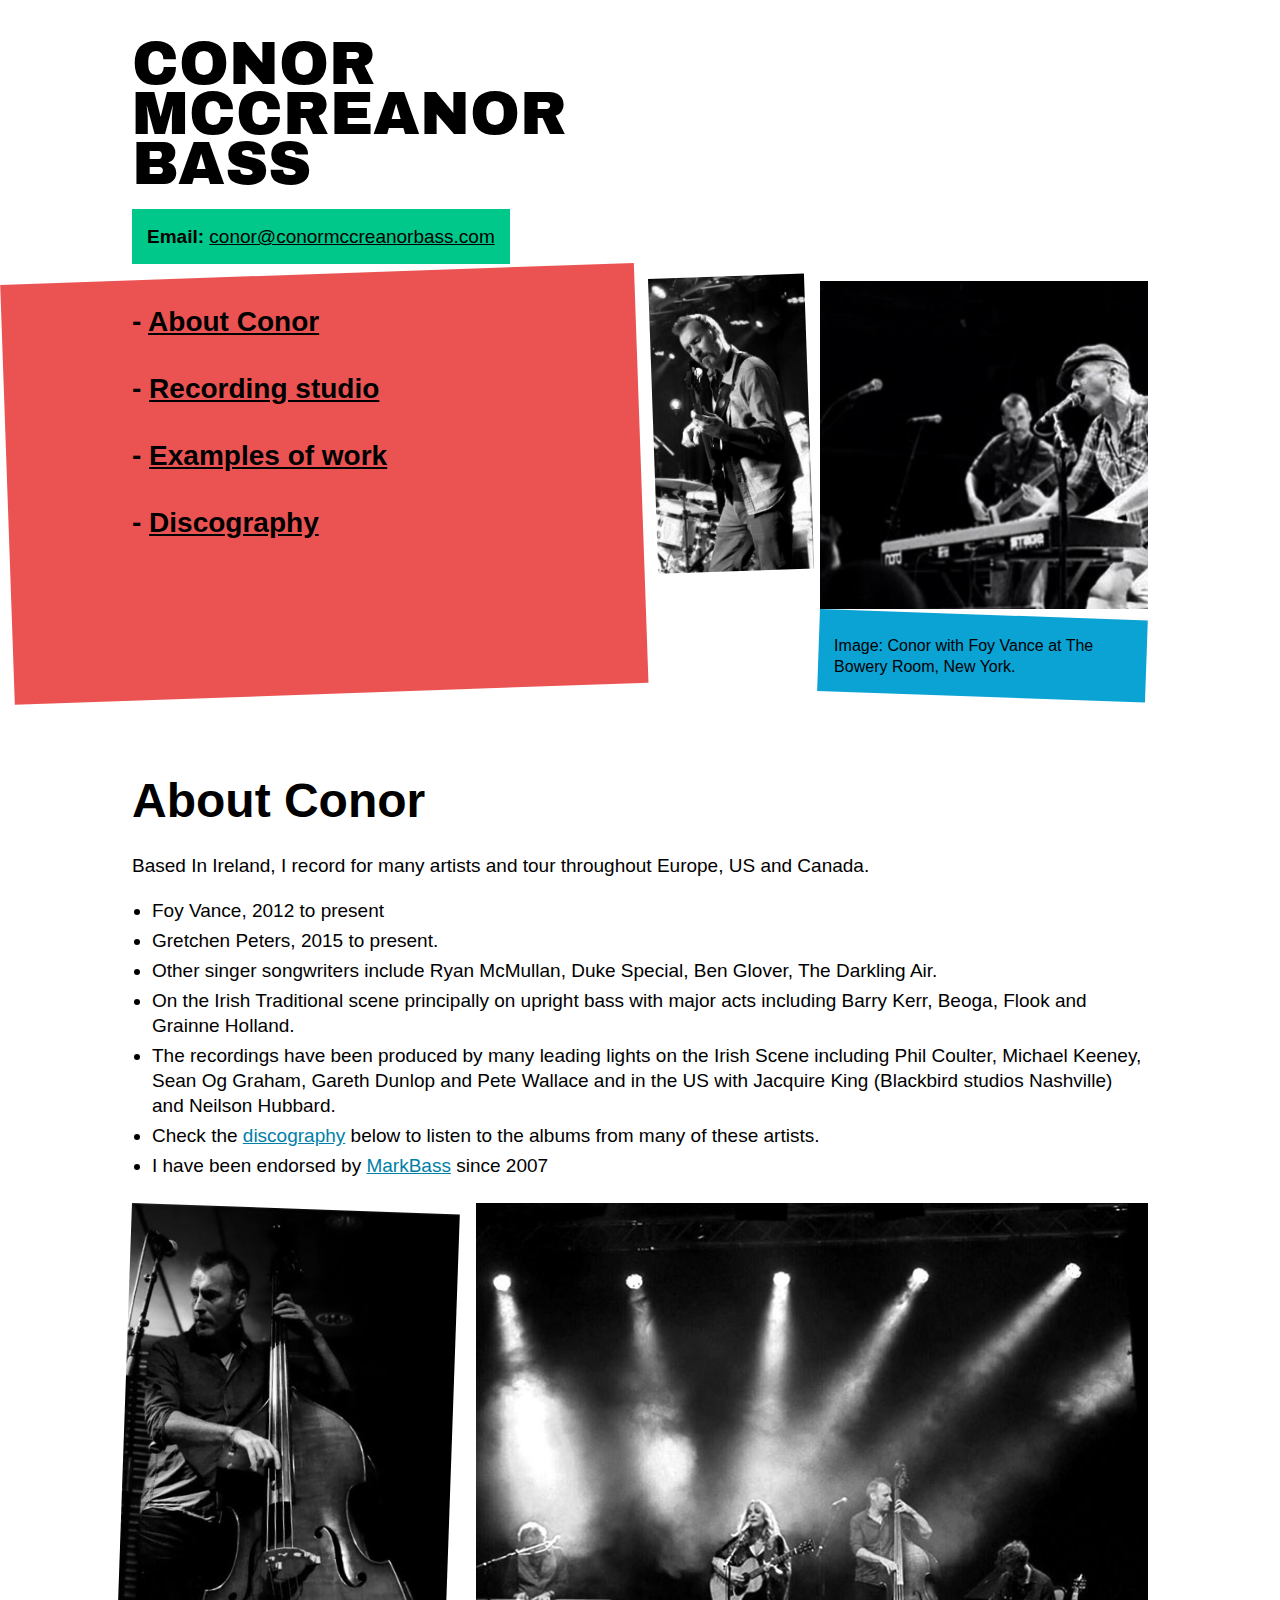
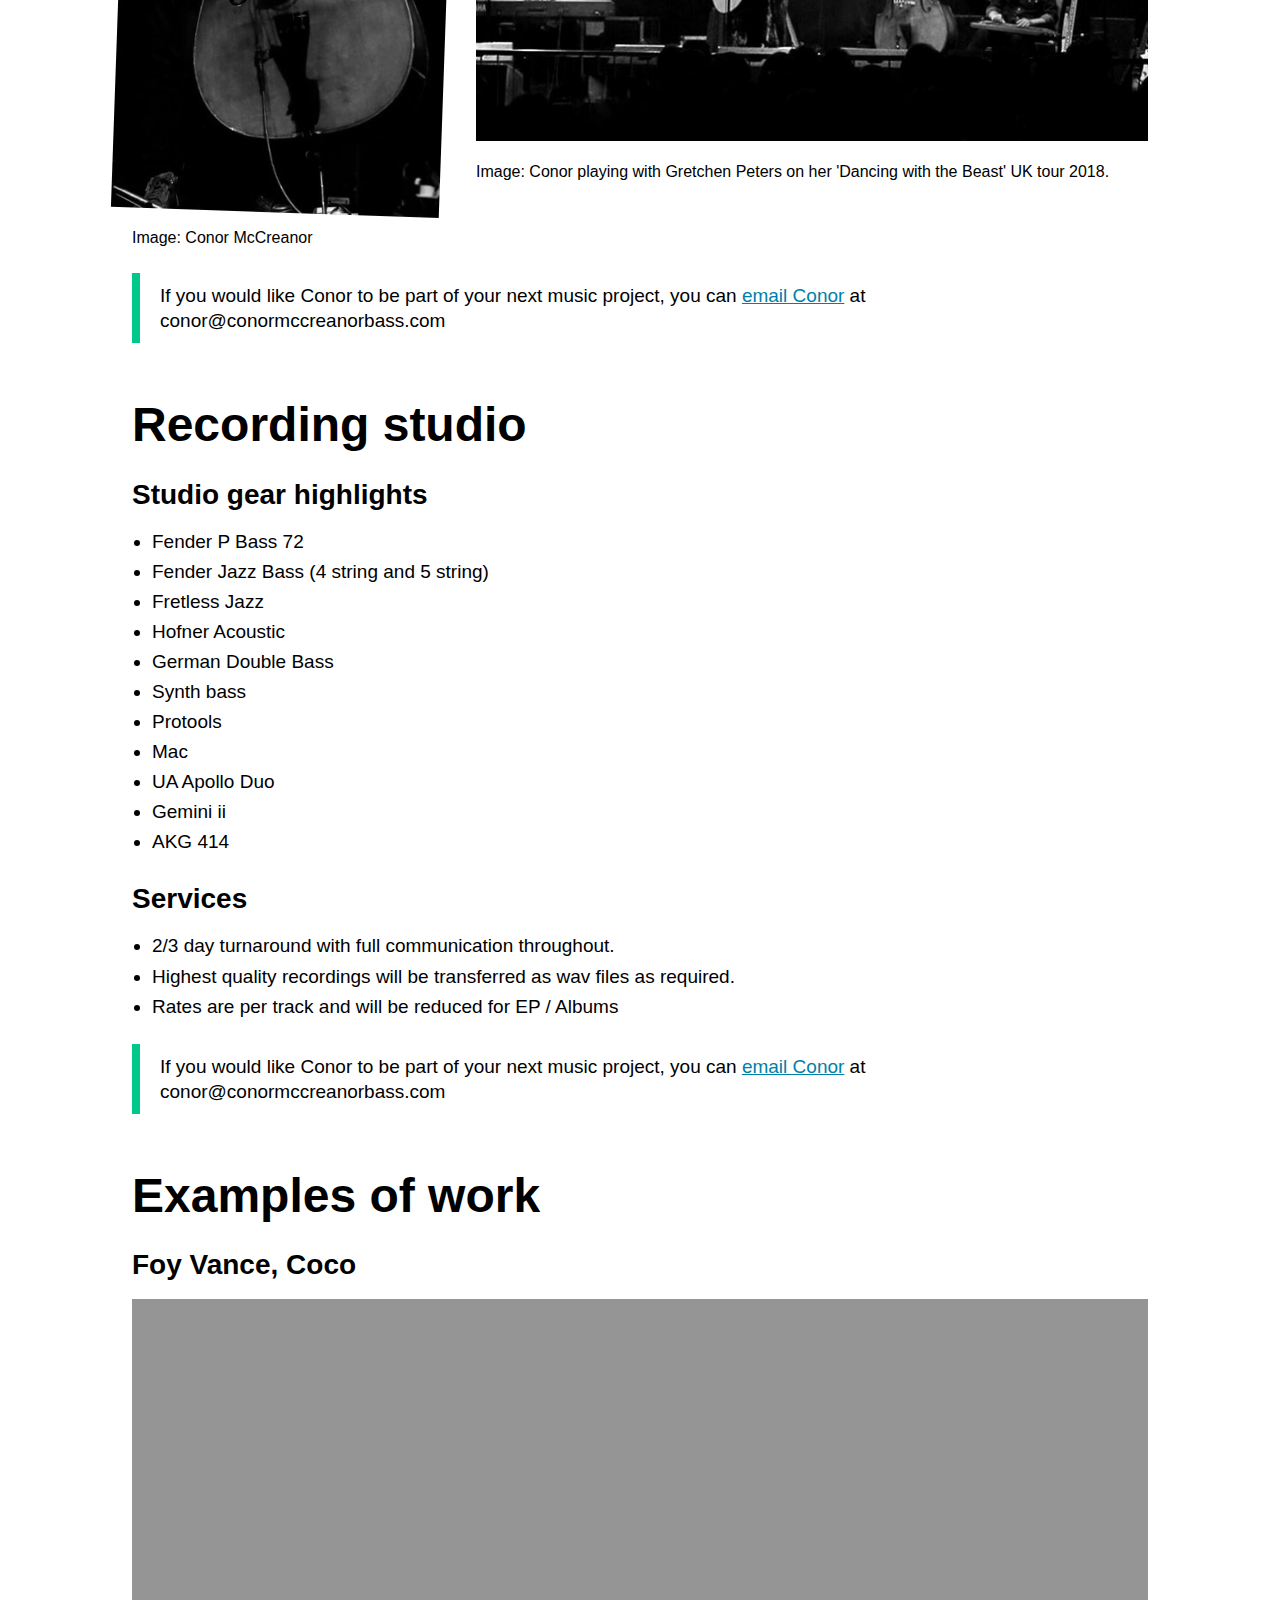
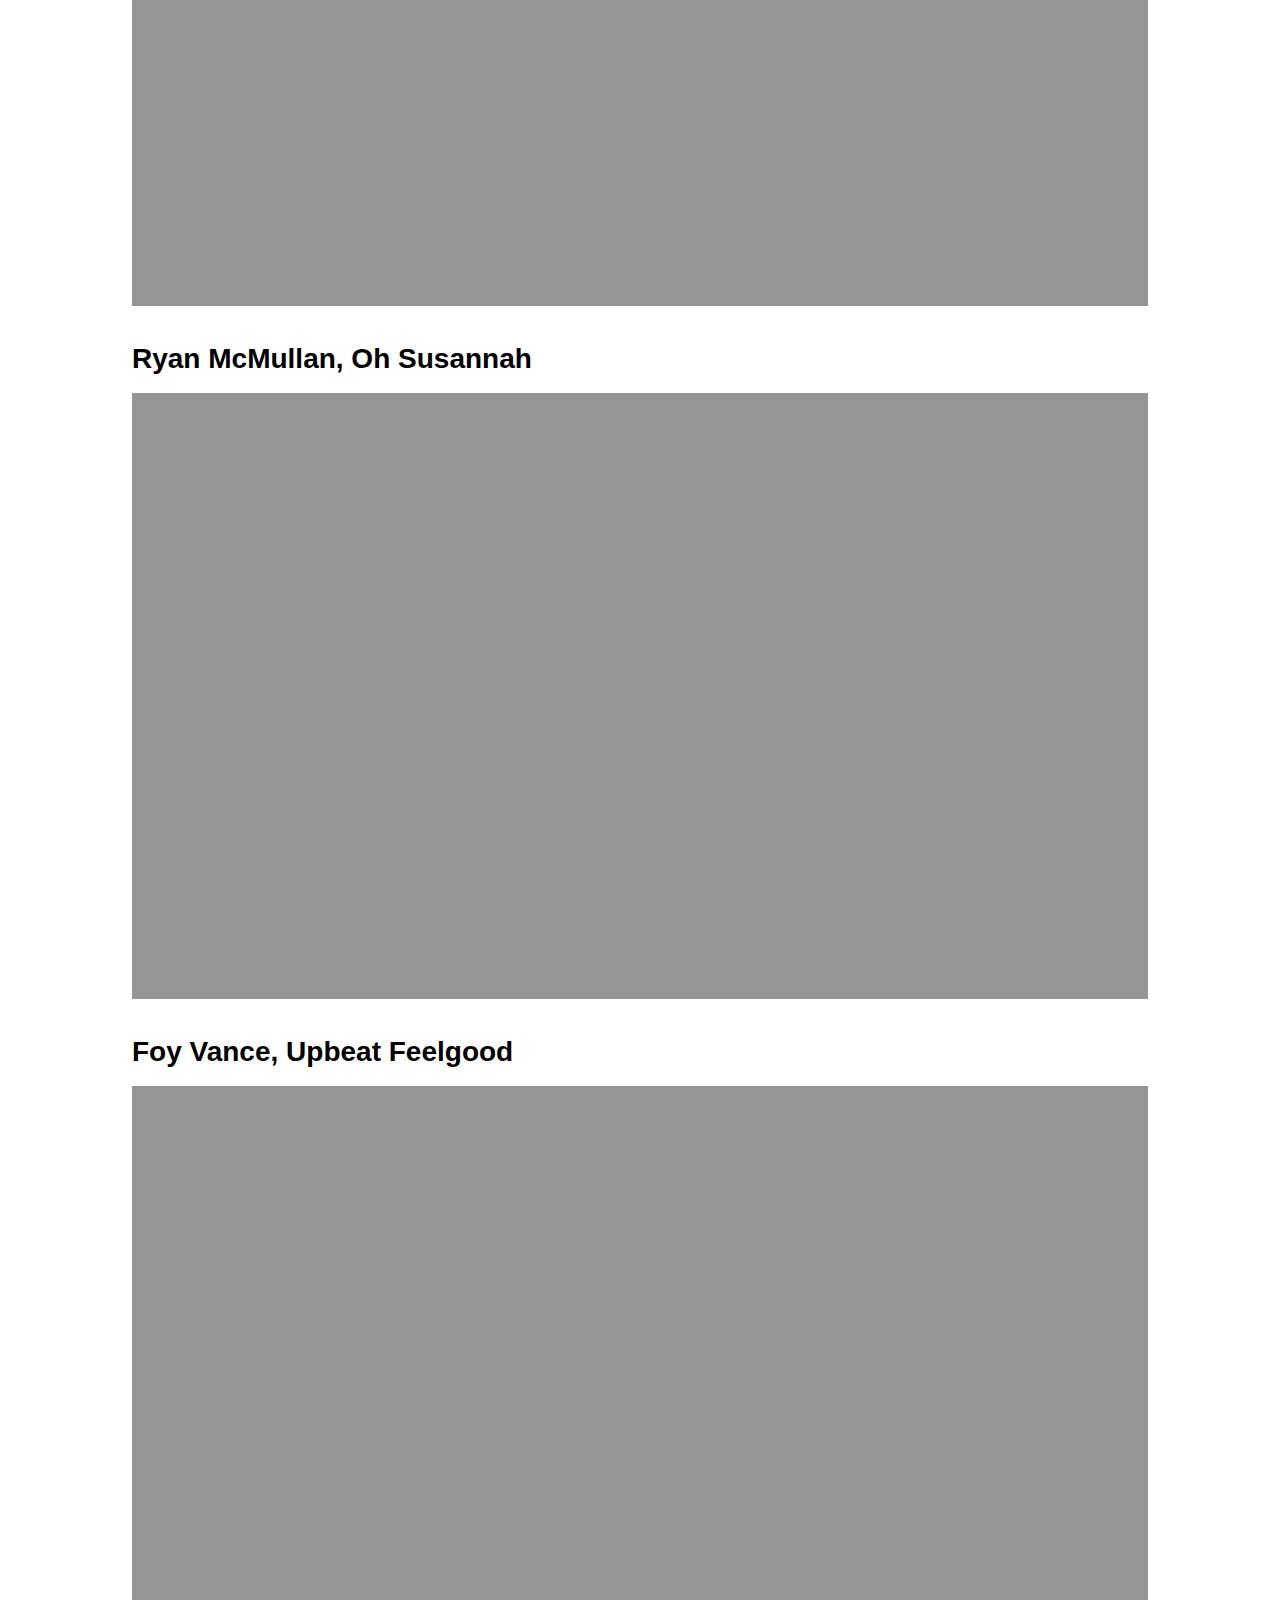
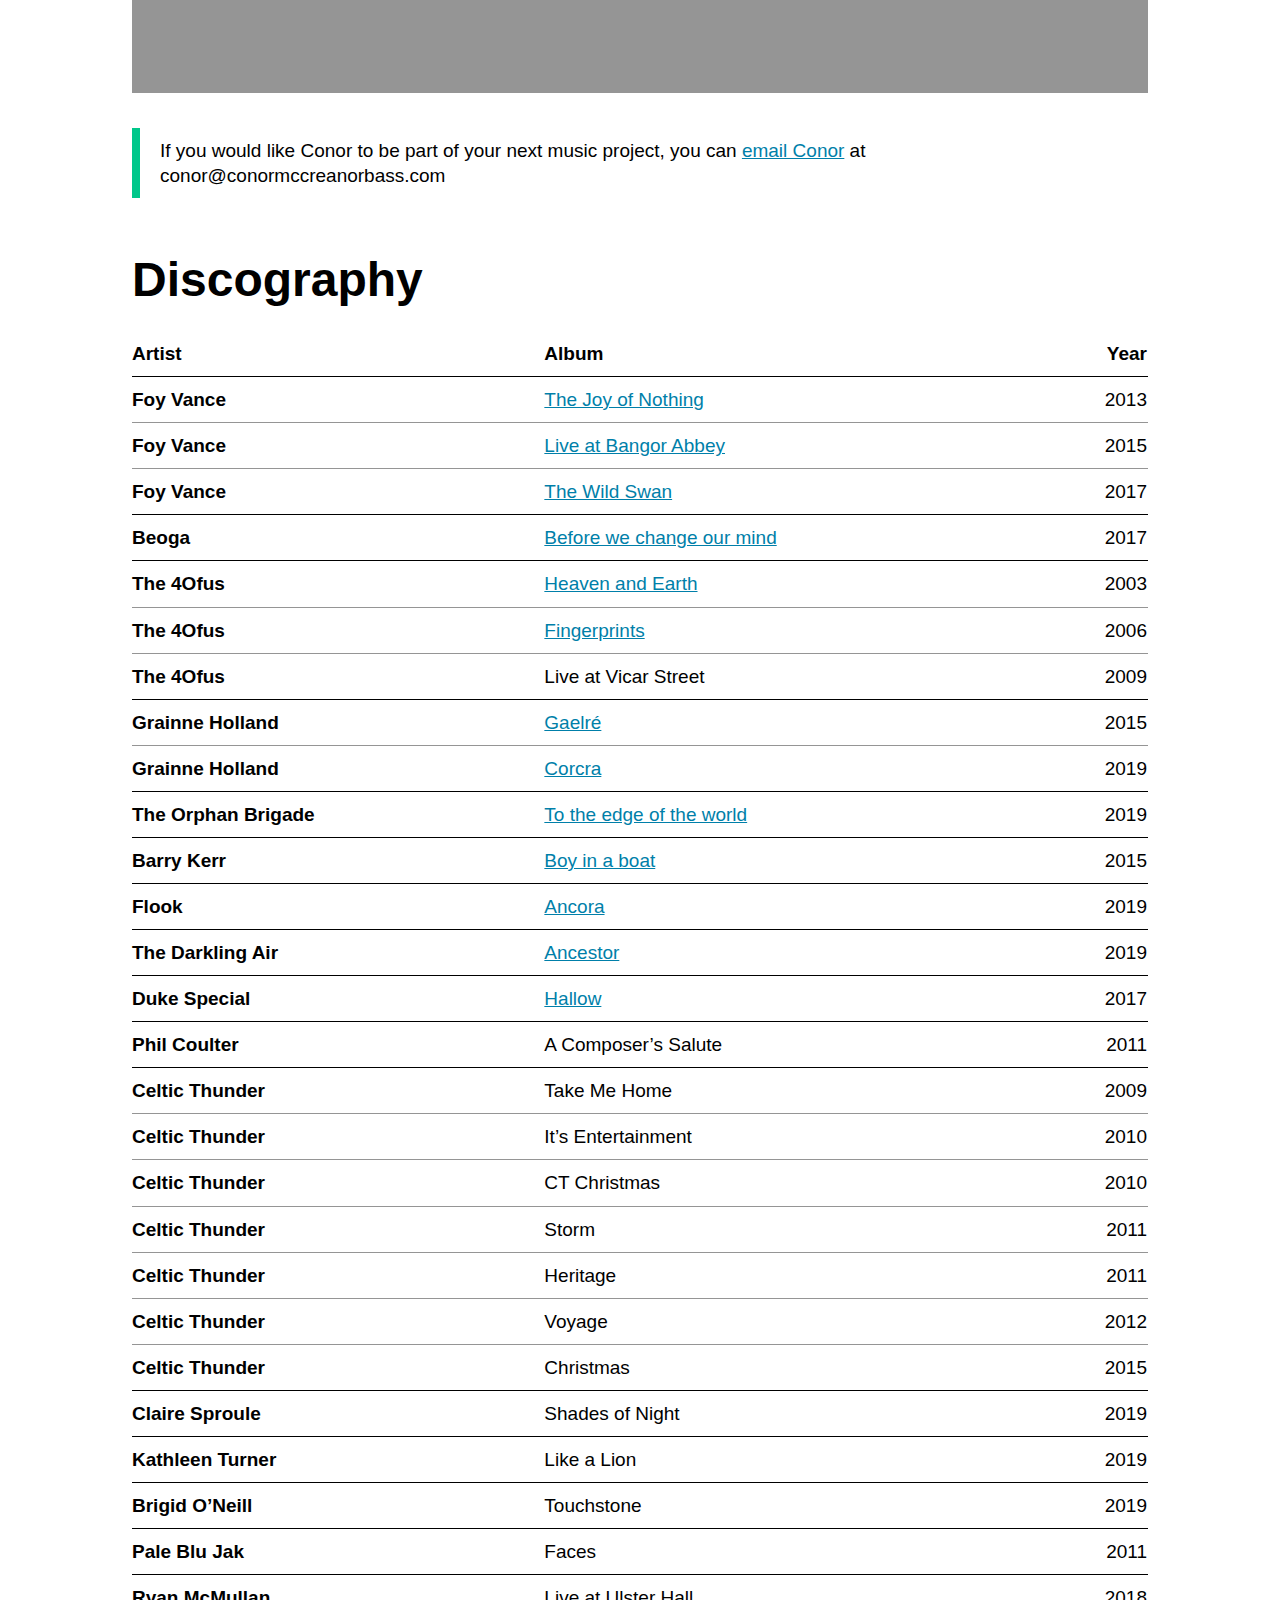
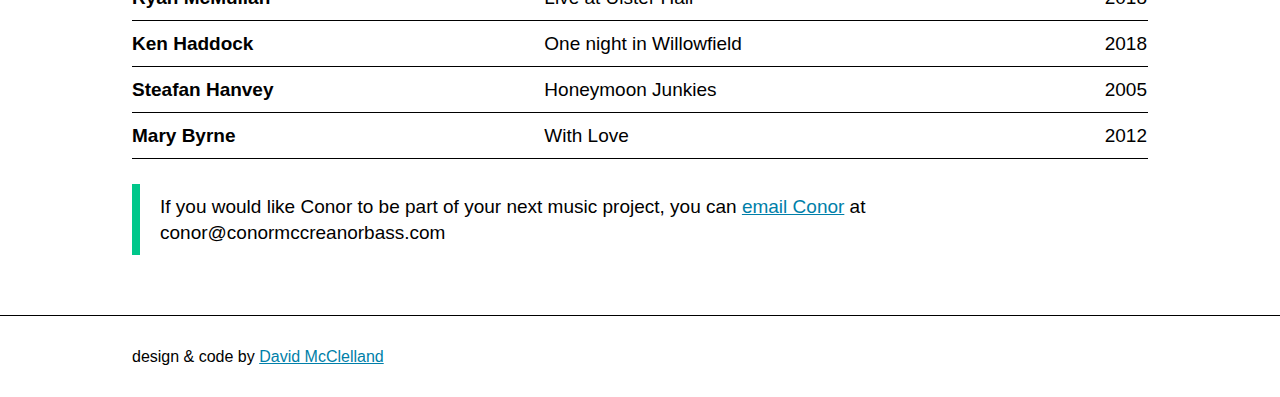
==== index.html @ f9f8bbbb "fix grid padding to 8px and add photo" ====
<!doctype html>

<html lang="en" class="base-html">

<head>
  <meta charset="utf-8">
  <meta name="viewport" content="width=device-width, initial-scale=1, viewport-fit=cover">
  <meta http-equiv="X-UA-Compatible" content="IE=edge">

  <title>Conor McCreanor Bass</title>

  <link rel="stylesheet" href="css/all.min.css">
</head>

<body class="base-bg--white">
  <script>
    document.body.className = ((document.body.className) ? document.body.className + ' js-enabled' : 'js-enabled');
  </script>

  <header role="banner">
    <div class="base-width-container">
      <div class="conor-header-logo">
        <h1>Conor<br>McCreanor<br>Bass</h1>
      </div>
      <div class="base-body-block base-bg--green base-bottom-margin--3">
        <p class="base-body base-bottom-margin--0"><span class="base-body-bold">Email:</span> <a class="base-link base-font--black" href="mailto:conor@conormccreanorbass.com">conor@conormccreanorbass.com</a></p>
      </div>
    </div>

    <div class="conor-nav-container base-bottom-margin--6">

      <div class="base-width-container">
        <div class="base-grid-row">
          <div class="base-grid-column--one-half conor-nav">
            <nav role="navigation" aria-label="main navigation">
              <ul class="conor-navlist">
                <li class="conor-navitem"><a class="conor-navlink" href="#about-conor">About Conor</a></li>
                <li class="conor-navitem"><a class="conor-navlink" href="#studio">Recording studio</a></li>
                <li class="conor-navitem"><a class="conor-navlink" href="#examples">Examples of work</a></li>
                <li class="conor-navitem"><a class="conor-navlink" href="#discography">Discography</a></li>
              </ul>
            </nav>

          </div>

          <div class="base-grid-column--one-sixth conor-hide--small">
            <img class="base-image conor-rotate--minus2 base-top-margin--1 base-bottom-margin--0"
              src="./assets/conor-bass-alone_crop.jpg" alt="" aria-describedby="image-caption01">
          </div>
          <div class="base-grid-column--two-sixths">
            <img class="base-image base-top-margin--2 base-bottom-margin--0" src="./assets/conor-bass-foy_crop.jpg" alt=""
              aria-describedby="image-caption01">
              <div class=" conor-rotate--plus2 base-body-block base-bg--cyan">
            <p id="image-caption01" class="base-body-small conor-rotate--minus2 base-top-margin--3 base-bottom-margin--0">
              Image: Conor with Foy Vance at The Bowery Room, New York.
            </p>
          </div>
          </div>

        </div>
      </div>
    </div>
  </header>
  <main>
    <div class="base-main-wrapper">



      
      <div class="base-width-container">


        <h2 id="about-conor" class="base-heading-h1">About Conor</h2>
        <p class="base-body">Based In Ireland, I record for many artists and tour throughout Europe, US and Canada. 
        </p>
        <ul class="base-list base-list--bullet base-bottom-margin--6">
          <li>Foy Vance, 2012 to present</li>
          <li>Gretchen Peters, 2015 to present.</li>
          <li>Other singer songwriters include Ryan McMullan, Duke Special, Ben Glover, The Darkling Air.</li> 
          <li>On the Irish Traditional scene principally on upright bass with major acts including Barry Kerr, Beoga, Flook and Grainne Holland.</li>
          <li>The recordings have been produced by many leading lights on the Irish Scene including Phil Coulter, Michael Keeney, Sean Og Graham, Gareth Dunlop and Pete Wallace and in the US with Jacquire King (Blackbird studios Nashville) and Neilson Hubbard.</li> 
          <li>Check the <a href="#discography" class="base-link">discography</a> below to listen to the albums from many of these artists.</li> 
          <li>I have been endorsed by <a href="http://www.markbass.it/artists/more-artists/" class="base-link">MarkBass</a> since 2007</li> 
        </ul>
      <div class="base-grid-row">
        <div class="base-grid-column--one-third">
          <img class="base-image conor-rotate--plus2" alt="" src="assets/conor-bass-alone2.jpg" aria-describedby="image-caption02">
          <p id="image-caption02" class="base-body-small base-bottom-margin--6">
            Image: Conor McCreanor
          </p>
        </div>
        <div class="base-grid-column--two-thirds">
          <img class="base-image" alt="" src="assets/conor-bass-GretchenPeters-1.jpg" aria-describedby="image-caption03">
          <p id="image-caption03" class="base-body-small base-bottom-margin--6">
            Image: Conor playing with Gretchen Peters on her 'Dancing with the Beast' UK tour 2018.
          </p>
        </div>
      </div>

       
       
        <div class="base-inset-text base-border--green base-bottom-margin--10">
          <p class="base-body">If you would like Conor to be part of your next music project, you can <a href="mailto:conor@conormccreanorbass.com" class="base-link">email Conor</a> at conor@conormccreanorbass.com</p>

        </div>
        <h2 id="studio" class="base-heading-h1">Recording studio</h2>
        <h3 class="base-heading-h3">Studio gear highlights</h3>
        <ul class="base-list base-list--bullet">
          <li>Fender P Bass 72</li>
          <li>Fender Jazz Bass (4 string and 5 string)</li>
          <li>Fretless Jazz</li> 
          <li>Hofner Acoustic</li> 
          <li>German Double Bass</li> 
          <li>Synth bass</li>
          <li>Protools</li>
          <li>Mac</li>
          <li>UA Apollo Duo</li>
          <li>Gemini ii</li>
          <li>AKG 414</li>
        </ul>
        <h3 class="base-heading-h3">Services</h3>
        <ul class="base-list base-list--bullet base-bottom-margin--6">
          <li>2/3 day turnaround with full communication throughout.</li>
          <li>Highest quality recordings will be transferred as wav files as required.</li>
          <li>Rates are per track and will be reduced for EP / Albums</li> 
        </ul>
        <div class="base-inset-text base-border--green base-bottom-margin--10">
          <p class="base-body">If you would like Conor to be part of your next music project, you can <a href="mailto:conor@conormccreanorbass.com" class="base-link">email Conor</a> at conor@conormccreanorbass.com</p>

        </div>

        <h2 id="examples" class="base-heading-h1">Examples of work</h2>
        <h3 class="base-heading-h3">Foy Vance, Coco</h3>
        <div class="base-video-container base-bg--gray base-bottom-margin--8">
          <iframe title="Foy Vance, Coco (video)" width="680" height="382" src="https://www.youtube.com/embed/Il1CIIdtOAE" frameborder="0" allow="accelerometer; autoplay; clipboard-write; encrypted-media; gyroscope; picture-in-picture" allowfullscreen></iframe>
        </div>
        <h3 class="base-heading-h3">Ryan McMullan, Oh Susannah</h3>
        <div class="base-video-container base-bg--gray base-bottom-margin--8" >
          <iframe title="Ryan McMullan, Oh Susannah (video)" width="680" height="382" src="https://www.youtube.com/embed/B4C-eMSdSPA" frameborder="0" allow="accelerometer; autoplay; clipboard-write; encrypted-media; gyroscope; picture-in-picture" allowfullscreen></iframe>
        </div>
        <h3 class="base-heading-h3">Foy Vance, Upbeat Feelgood</h3>
        <div class="base-video-container base-bg--gray base-bottom-margin--8" >
          <iframe width="1280" height="868" src="https://www.youtube.com/embed/RkCT1qdGOys" frameborder="0" allow="accelerometer; autoplay; clipboard-write; encrypted-media; gyroscope; picture-in-picture" allowfullscreen></iframe>
        </div>
        <div class="base-inset-text base-border--green base-bottom-margin--10">
          <p class="base-body">If you would like Conor to be part of your next music project, you can <a href="mailto:conor@conormccreanorbass.com" class="base-link">email Conor</a> at conor@conormccreanorbass.com</p>

        </div>
       
        <div class="base-grid-row">
          <div class="base-grid-column--full">


            <table class="base-table">
              <caption id="table-caption--names" class="base-table__caption">
                <h2  id="discography" class="base-heading-h1">Discography</h2>
              </caption>
              <thead class="base-table__head">
                <tr class="base-table__row">
                  <th scope="col" class="base-table__header">Artist</th>
                  <th scope="col" class="base-table__header">Album</th>
                  <th scope="col" class="base-table__header--numeric">Year</th>
                </tr>
              </thead>
              <tbody class="base-table__body">
                <tr class="base-table__row base-border--gray">
                  <th scope="row" class="base-table__header">Foy Vance</th>
                  <td class="base-table__cell"><a href="https://www.youtube.com/playlist?list=OLAK5uy_no6kqmok8_hXm_99WXKgZUHw2cgV3H6PQ" class="base-link"><span class="base-visually-hidden">Listen to album '</span>The Joy of Nothing<span class="base-visually-hidden">' on You Tube</span></a></td>
                  <td class="base-table__cell--numeric">2013</td>
                </tr>
                <tr class="base-table__row base-border--gray">
                  <th scope="row" class="base-table__header">Foy Vance</th>
                  <td class="base-table__cell"><a href="https://www.youtube.com/playlist?list=OLAK5uy_lfXFlUK2fJOuK4Mv9uXOWrNSqaeJAOlag" class="base-link"><span class="base-visually-hidden">Listen to album '</span>Live at Bangor Abbey<span class="base-visually-hidden">' on You Tube</span></a></td>
                  <td class="base-table__cell--numeric">2015</td>
                </tr>
                <tr class="base-table__row">
                  <th scope="row" class="base-table__header">Foy Vance</th>
                  <td class="base-table__cell"><a href="https://www.youtube.com/playlist?list=OLAK5uy_nZUrjv-tTvYChg4i2ZVUrjKkBCTmT4z7U" class="base-link"><span class="base-visually-hidden">Listen to album '</span>The Wild Swan<span class="base-visually-hidden">' on You Tube</span></a></td>
                  <td class="base-table__cell--numeric">2017</td>
                </tr>
                <tr class="base-table__row">
                  <th scope="row" class="base-table__header">Beoga</th>
                  <td class="base-table__cell"><a href="https://www.youtube.com/playlist?list=OLAK5uy_l_yizig2xnK-xtmgeHiJ3w_nl0GagEmCw" class="base-link"><span class="base-visually-hidden">Listen to album '</span>Before we change our mind<span class="base-visually-hidden">' on You Tube</span></a></td>
                  <td class="base-table__cell--numeric">2017</td>
                </tr>
                <tr class="base-table__row base-border--gray">
                  <th scope="row" class="base-table__header">The 4Ofus</th>
                  <td class="base-table__cell"><a href="https://www.youtube.com/watch?v=IK1Cvq9Eydg" class="base-link"><span class="base-visually-hidden">Listen to album '</span>Heaven and Earth<span class="base-visually-hidden">' on You Tube</span></a></td>
                  <td class="base-table__cell--numeric">2003</td>
                </tr>
                <tr class="base-table__row base-border--gray">
                  <th scope="row" class="base-table__header">The 4Ofus</th>
                  <td class="base-table__cell"><a href="https://www.youtube.com/watch?v=jKb-wy0kd5U" class="base-link"><span class="base-visually-hidden">Listen to album '</span>Fingerprints<span class="base-visually-hidden">' on You Tube</span></a></td>
                  <td class="base-table__cell--numeric">2006</td>
                </tr>
                <tr class="base-table__row">
                  <th scope="row" class="base-table__header">The 4Ofus</th>
                  <td class="base-table__cell">Live at Vicar Street</td>
                  <td class="base-table__cell--numeric">2009</td>
                </tr>
                <tr class="base-table__row base-border--gray">
                  <th scope="row" class="base-table__header" lang="ga">Grainne Holland</th>
                  <td class="base-table__cell"><a href="https://www.youtube.com/playlist?list=OLAK5uy_kaKNcYFI_FpkfKBExHk738Iyh4V4KlHJ8" class="base-link"><span class="base-visually-hidden">Listen to album '</span><span lang="ga">Gaelré</span><span class="base-visually-hidden">' on You Tube</span></a></td>
                  <td class="base-table__cell--numeric">2015</td>
                </tr>
                <tr class="base-table__row">
                  <th scope="row" class="base-table__header" lang="ga">Grainne Holland</th>
                  <td class="base-table__cell"><a href="https://www.youtube.com/playlist?list=OLAK5uy_ng17Hkae3J0MLAoELBPONeP9svZhbzAgA" lang="ga" class="base-link"><span class="base-visually-hidden">Listen to album '</span><span lang="ga">Corcra</span><span class="base-visually-hidden">' on You Tube</span></a></td>
                  <td class="base-table__cell--numeric">2019</td>
                </tr>
                <tr class="base-table__row">
                  <th scope="row" class="base-table__header">The Orphan Brigade</th>
                  <td class="base-table__cell"><a href="https://www.youtube.com/playlist?list=OLAK5uy_mMI8-x3_qhf5vit9uQNbg7Mjy2em-B12Y" class="base-link"><span class="base-visually-hidden">Listen to album '</span>To the edge of the world<span class="base-visually-hidden">' on You Tube</span></a></td>
                  <td class="base-table__cell--numeric">2019</td>
                </tr>
                <tr class="base-table__row">
                  <th scope="row" class="base-table__header">Barry Kerr</th>
                  <td class="base-table__cell"><a href="https://www.youtube.com/watch?v=X9S2I3szs0E&list=PLe23tsolmkvX9WCB1KgCFwaMa8gH3evot&index=13" class="base-link"><span class="base-visually-hidden">Listen to album '</span>Boy in a boat<span class="base-visually-hidden">' on You Tube</span></a></td>
                  <td class="base-table__cell--numeric">2015</td>
                </tr>
                <tr class="base-table__row">
                  <th scope="row" class="base-table__header">Flook</th>
                  <td class="base-table__cell"><a href="https://www.youtube.com/watch?v=joCWugUIK3E" class="base-link"><span class="base-visually-hidden">Listen to album '</span>Ancora<span class="base-visually-hidden">' on You Tube</span></a></td>
                  <td class="base-table__cell--numeric">2019</td>
                </tr>
                <tr class="base-table__row">
                  <th scope="row" class="base-table__header">The Darkling Air</th>
                  <td class="base-table__cell"><a href="https://www.youtube.com/watch?v=LMDadh0-nTA" class="base-link"><span class="base-visually-hidden">Listen to album '</span>Ancestor<span class="base-visually-hidden">' on You Tube</span></a></td>
                  <td class="base-table__cell--numeric">2019</td>
                </tr>
                <tr class="base-table__row">
                  <th scope="row" class="base-table__header">Duke Special</th>
                  <td class="base-table__cell"><a href="https://www.youtube.com/watch?v=4NM1-IXH-wo&list=OLAK5uy_kAqLM_7DUZLdwk3t-ObiBZ7U03hVmgPDE&index=3" class="base-link"><span class="base-visually-hidden">Listen to album '</span>Hallow<span class="base-visually-hidden">' on You Tube</span></a></td>
                  <td class="base-table__cell--numeric">2017</td>
                </tr>
                <tr class="base-table__row">
                  <th scope="row" class="base-table__header">Phil Coulter</th>
                  <td class="base-table__cell">A Composer’s Salute</td>
                  <td class="base-table__cell--numeric">2011</td>
                </tr>
                <tr class="base-table__row base-border--gray">
                  <th scope="row" class="base-table__header">Celtic Thunder</th>
                  <td class="base-table__cell">Take Me Home</td>
                  <td class="base-table__cell--numeric">2009</td>
                </tr>
                <tr class="base-table__row base-border--gray">
                  <th scope="row" class="base-table__header">Celtic Thunder</th>
                  <td class="base-table__cell">It’s Entertainment</td>
                  <td class="base-table__cell--numeric">2010</td>
                </tr>
                <tr class="base-table__row base-border--gray">
                  <th scope="row" class="base-table__header">Celtic Thunder</th>
                  <td class="base-table__cell">CT Christmas</td>
                  <td class="base-table__cell--numeric">2010</td>
                </tr>
                <tr class="base-table__row base-border--gray">
                  <th scope="row" class="base-table__header">Celtic Thunder</th>
                  <td class="base-table__cell">Storm</td>
                  <td class="base-table__cell--numeric">2011</td>
                </tr>
                <tr class="base-table__row base-border--gray">
                  <th scope="row" class="base-table__header">Celtic Thunder</th>
                  <td class="base-table__cell">Heritage</td>
                  <td class="base-table__cell--numeric">2011</td>
                </tr>
                <tr class="base-table__row base-border--gray">
                  <th scope="row" class="base-table__header">Celtic Thunder</th>
                  <td class="base-table__cell">Voyage</td>
                  <td class="base-table__cell--numeric">2012</td>
                </tr>
                <tr class="base-table__row">
                  <th scope="row" class="base-table__header">Celtic Thunder</th>
                  <td class="base-table__cell">Christmas</td>
                  <td class="base-table__cell--numeric">2015</td>
                </tr>
                <tr class="base-table__row">
                  <th scope="row" class="base-table__header">Claire Sproule</th>
                  <td class="base-table__cell">Shades of Night</td>
                  <td class="base-table__cell--numeric">2019</td>
                </tr>
                <tr class="base-table__row">
                  <th scope="row" class="base-table__header">Kathleen Turner</th>
                  <td class="base-table__cell">Like a Lion</td>
                  <td class="base-table__cell--numeric">2019</td>
                </tr>
                <tr class="base-table__row">
                  <th scope="row" class="base-table__header">Brigid O’Neill</th>
                  <td class="base-table__cell">Touchstone</td>
                  <td class="base-table__cell--numeric">2019</td>
                </tr>
                <tr class="base-table__row">
                  <th scope="row" class="base-table__header">Pale Blu Jak</th>
                  <td class="base-table__cell">Faces</td>
                  <td class="base-table__cell--numeric">2011</td>
                </tr>
                <tr class="base-table__row">
                  <th scope="row" class="base-table__header">Ryan McMullan</th>
                  <td class="base-table__cell">Live at Ulster Hall</td>
                  <td class="base-table__cell--numeric">2018</td>
                </tr>
                <tr class="base-table__row">
                  <th scope="row" class="base-table__header">Ken Haddock</th>
                  <td class="base-table__cell">One night in Willowfield</td>
                  <td class="base-table__cell--numeric">2018</td>
                </tr>
                <tr class="base-table__row">
                  <th scope="row" class="base-table__header">Steafan Hanvey</th>
                  <td class="base-table__cell">Honeymoon Junkies</td>
                  <td class="base-table__cell--numeric">2005</td>
                </tr>
                <tr class="base-table__row">
                  <th scope="row" class="base-table__header">Mary Byrne</th>
                  <td class="base-table__cell">With Love</td>
                  <td class="base-table__cell--numeric">2012</td>
                </tr>
              </tbody>
            </table>
          </div>
        </div>
        <div class="base-inset-text base-border--green">
          <p class="base-body">If you would like Conor to be part of your next music project, you can <a href="mailto:conor@conormccreanorbass.com" class="base-link">email Conor</a> at conor@conormccreanorbass.com</p>

        </div>
      </div>

    </div>

  </main>
  <footer class="base-footer">
    <div class=" base-width-container">
      <ul>
        <li class="base-footer-navitem">design &amp; code by <a class="base-link" href="https://www.davidcreative.co.uk/index.php">David McClelland</a></li>
      </ul>
    </div>
  </footer>
  <script src="javascript/base-all.js"></script>
  <script>
    window.initAll();
  </script>
</body>

</html>
---- css/all.min.css ----
/*! normalize.css v8.0.1 | MIT License | github.com/necolas/normalize.css */@import url("https://fonts.googleapis.com/css2?family=Inter&family=Roboto+Slab&display=swap");@import url("https://fonts.googleapis.com/css2?family=Work+Sans:wght@600&display=swap");@import url("https://fonts.googleapis.com/css2?family=Archivo+Black&display=swap");html{line-height:1.15;-webkit-text-size-adjust:100%;-moz-text-size-adjust:100%;-ms-text-size-adjust:100%;text-size-adjust:100%}body{margin:0}main{display:block}h1{font-size:2em;margin:0.67em 0}hr{-webkit-box-sizing:content-box;box-sizing:content-box;height:0;overflow:visible}pre{font-family:monospace, monospace;font-size:1em}a{background-color:transparent}abbr[title]{border-bottom:none;text-decoration:underline;-webkit-text-decoration:underline dotted;text-decoration:underline dotted}b,strong{font-weight:bolder}code,kbd,samp{font-family:monospace, monospace;font-size:1em}small{font-size:80%}sub,sup{font-size:75%;line-height:0;position:relative;vertical-align:baseline}sub{bottom:-0.25em}sup{top:-0.5em}img{border-style:none}button,input,optgroup,select,textarea{font-family:inherit;font-size:100%;line-height:1.15;margin:0}button,input{overflow:visible}button,select{text-transform:none}button,[type="button"],[type="reset"],[type="submit"]{-moz-appearance:button;-webkit-appearance:button;appearance:button}button::-moz-focus-inner,[type="button"]::-moz-focus-inner,[type="reset"]::-moz-focus-inner,[type="submit"]::-moz-focus-inner{border-style:none;padding:0}button:-moz-focusring,[type="button"]:-moz-focusring,[type="reset"]:-moz-focusring,[type="submit"]:-moz-focusring{outline:1px dotted ButtonText}fieldset{padding:0.35em 0.75em 0.625em}legend{-webkit-box-sizing:border-box;box-sizing:border-box;color:inherit;display:table;max-width:100%;padding:0;white-space:normal}progress{vertical-align:baseline}textarea{overflow:auto}[type="checkbox"],[type="radio"]{-webkit-box-sizing:border-box;box-sizing:border-box;padding:0}[type="number"]::-webkit-inner-spin-button,[type="number"]::-webkit-outer-spin-button{height:auto}[type="search"]{-webkit-appearance:textfield;outline-offset:-2px}[type="search"]::-webkit-search-decoration{-webkit-appearance:none}::-webkit-file-upload-button{-moz-appearance:button;-webkit-appearance:button;appearance:button;font:inherit}details{display:block}summary{display:list-item}template{display:none}[hidden]{display:none}*,*::before,*::after{-webkit-box-sizing:border-box;box-sizing:border-box}button{background-color:transparent;color:inherit;border-width:0;padding:0;cursor:pointer}figure{margin:0}input::-moz-focus-inner{border:0;padding:0;margin:0}ul,ol,dd{margin:0;padding:0;list-style:none}h1,h2,h3,h4,h5,h6{margin:0;font-size:inherit;font-weight:inherit}p{margin:0}cite{font-style:normal}fieldset{border-width:0;padding:0;margin:0}.base-html{font-size:10px;-webkit-text-size-adjust:100%;-moz-text-size-adjust:100%;-ms-text-size-adjust:100%;text-size-adjust:100%}.base-bg--cyan{background-color:#0BA2D4 !important}.base-bg--dark-cyan{background-color:#296087 !important}.base-bg--blue{background-color:#007fa9 !important}.base-bg--dark-blue{background-color:#003078 !important}.base-bg--purple{background-color:#4c2c92 !important}.base-bg--black{background-color:#000 !important}.base-bg--yellow{background-color:#fd0 !important}.base-bg--white{background-color:#fff !important}.base-bg--off-white{background-color:#fdfbfb !important}.base-bg--green{background-color:#00C78A !important}.base-bg--dark-green{background-color:#066347 !important}.base-bg--gray{background-color:#959595 !important}.base-bg--blank{background-color:rgba(0,0,0,0) !important}.base-bg--pink{background-color:#EB5353 !important}.base-bg--dark-pink{background-color:#922e2e !important}.base-bg--red{background-color:#f33f33 !important}.base-border--cyan{border-color:#0BA2D4 !important}.base-border--dark-cyan{border-color:#296087 !important}.base-border--blue{border-color:#007fa9 !important}.base-border--dark-blue{border-color:#003078 !important}.base-border--purple{border-color:#4c2c92 !important}.base-border--black{border-color:#000 !important}.base-border--yellow{border-color:#fd0 !important}.base-border--white{border-color:#fff !important}.base-border--off-white{border-color:#fdfbfb !important}.base-border--green{border-color:#00C78A !important}.base-border--dark-green{border-color:#066347 !important}.base-border--gray{border-color:#959595 !important}.base-border--blank{border-color:rgba(0,0,0,0) !important}.base-border--pink{border-color:#EB5353 !important}.base-border--dark-pink{border-color:#922e2e !important}.base-border--red{border-color:#f33f33 !important}.base-width-container{max-width:1016px;position:relative;margin-left:1.6rem;margin-right:1.6rem}@media (min-width: 641px){.base-width-container{margin-left:3.2rem;margin-right:3.2rem}}@media (min-width: 769px){.base-width-container{margin-left:3.2rem;margin-right:3.2rem}}@media (min-width: 1080px){.base-width-container{margin-left:auto;margin-right:auto}}.base-main-wrapper{padding-top:3rem;padding-bottom:2rem}@media (min-width: 641px){.base-main-wrapper{padding-top:5rem;padding-bottom:4rem}}.base-bottom-margin--0{margin-bottom:0 !important}.base-bottom-margin--1{margin-bottom:.5rem !important}.base-bottom-margin--2{margin-bottom:.7rem !important}.base-bottom-margin--3{margin-bottom:1rem !important}.base-bottom-margin--4{margin-bottom:1.5rem !important}.base-bottom-margin--5{margin-bottom:2rem !important}.base-bottom-margin--6{margin-bottom:2.5rem !important}.base-bottom-margin--7{margin-bottom:3rem !important}.base-bottom-margin--8{margin-bottom:3.5rem !important}.base-bottom-margin--9{margin-bottom:4rem !important}.base-bottom-margin--10{margin-bottom:5rem !important}.base-bottom-margin--11{margin-bottom:6rem !important}.base-bottom-margin--12{margin-bottom:7rem !important}.base-top-margin--0{margin-top:0 !important}.base-top-margin--1{margin-top:.5rem !important}.base-top-margin--2{margin-top:.7rem !important}.base-top-margin--3{margin-top:1rem !important}.base-top-margin--4{margin-top:1.5rem !important}.base-top-margin--5{margin-top:2rem !important}.base-top-margin--6{margin-top:2.5rem !important}.base-top-margin--7{margin-top:3rem !important}.base-top-margin--8{margin-top:3.5rem !important}.base-top-margin--9{margin-top:4rem !important}.base-top-margin--10{margin-top:5rem !important}.base-top-margin--11{margin-top:6rem !important}.base-top-margin--12{margin-top:7rem !important}.base-grid-row{margin-left:-0.8rem;margin-right:-0.8rem}.base-grid-row::after{content:"";display:block;clear:both}.base-grid-column--one-sixth{width:100%;padding:0 .8rem}@media (min-width: 641px){.base-grid-column--one-sixth{float:left;width:16.6666%}}.base-grid-column--one-quarter{width:100%;padding:0 .8rem}@media (min-width: 641px){.base-grid-column--one-quarter{float:left;width:25%}}.base-grid-column--one-third{width:100%;padding:0 .8rem}@media (min-width: 641px){.base-grid-column--one-third{float:left;width:33.3333%}}.base-grid-column--one-half{width:100%;padding:0 .8rem}@media (min-width: 641px){.base-grid-column--one-half{float:left;width:50%}}.base-grid-column--two-sixths{width:100%;padding:0 .8rem}@media (min-width: 641px){.base-grid-column--two-sixths{float:left;width:33.3333%}}.base-grid-column--two-thirds{width:100%;padding:0 .8rem}@media (min-width: 641px){.base-grid-column--two-thirds{float:left;width:66.6666%}}.base-grid-column--three-quarters{width:100%;padding:0 .8rem}@media (min-width: 641px){.base-grid-column--three-quarters{float:left;width:75%}}.base-grid-column--full{width:100%;padding:0 .8rem}@media (min-width: 641px){.base-grid-column--full{float:left;width:100%}}.base-heading-h1{font-family:Arial,sans-serif;line-height:1.32;font-weight:700;color:#000;margin-top:0;display:block;font-size:3.6rem;margin-bottom:1.5rem}@media (min-width: 641px){.base-heading-h1{font-size:4.8rem;margin-bottom:2rem}}.base-heading-h2{font-family:Arial,sans-serif;line-height:1.32;font-weight:700;color:#000;margin-top:0;display:block;font-size:3rem;margin-bottom:1.5rem}@media (min-width: 641px){.base-heading-h2{font-size:3.6rem;margin-bottom:2rem}}.base-heading-h3{font-family:Arial,sans-serif;line-height:1.32;font-weight:700;color:#000;margin-top:0;display:block;font-size:2.4rem;margin-bottom:1.5rem}@media (min-width: 641px){.base-heading-h3{font-size:2.8rem;margin-bottom:1.5rem}}.base-heading-h4{font-family:Arial,sans-serif;line-height:1.32;font-weight:700;color:#000;margin-top:0;display:block;font-size:2rem;margin-bottom:1.5rem}@media (min-width: 641px){.base-heading-h4{font-size:2.1rem;margin-bottom:1.5rem}}.base-body+.base-heading-h2,.base-list+.base-heading-h2{padding-top:.7rem}.base-body-l+.base-heading-h2{padding-top:0}@media (min-width: 641px){.base-body-l+.base-heading-h2{padding-top:.5rem}}.base-body+.base-heading-h3,.base-list+.base-heading-h3{padding-top:.7rem}.base-body+.base-heading-h4,.base-list+.base-heading-h4{padding-top:.7rem}@media (min-width: 641px){.base-body+.base-heading-h4,.base-list+.base-heading-h4{padding-top:0}}.base-body-large{font-family:Arial,sans-serif;line-height:1.32;font-weight:400;color:#000;margin-top:0;display:block;font-size:2.2rem;margin-bottom:2.5rem}@media (min-width: 641px){.base-body-large{font-size:2.4rem;margin-bottom:3rem}}.base-body{font-family:Arial,sans-serif;line-height:1.32;font-weight:400;color:#000;margin-top:0;display:block;font-size:1.6rem;margin-bottom:1.5rem}@media (min-width: 641px){.base-body{font-size:1.9rem;margin-bottom:2rem}}.base-body-small{font-family:Arial,sans-serif;line-height:1.32;font-weight:400;color:#000;margin-top:0;display:block;font-size:1.4rem;margin-bottom:1.5rem}@media (min-width: 641px){.base-body-small{font-size:1.6rem;margin-bottom:2rem}}.base-body-bold{font-weight:700}.base-list{font-family:Arial,sans-serif;line-height:1.32;font-weight:400;color:#000;margin-top:0;display:block;font-size:1.6rem;margin-bottom:1.5rem;padding-left:2rem}@media (min-width: 641px){.base-list{font-size:1.9rem;margin-bottom:2rem}}.base-list li{margin-bottom:.5rem}.base-list--number{list-style-type:decimal}.base-list--bullet{list-style-type:disc}.base-link{cursor:pointer;color:#007fa9;text-decoration:underline}.base-link:link{color:#007fa9}.base-link:hover{color:#003078}.base-link:visited{color:#4c2c92}.base-link:focus{outline:4px solid #296087;outline-offset:2px;-webkit-box-shadow:0 0 0 2px #fff;box-shadow:0 0 0 2px #fff;border:0}.base-body-block{padding:1rem;display:inline-block}@media (min-width: 641px){.base-body-block{padding:1.5rem}}.base-font--cyan{color:#0BA2D4 !important}.base-font--dark-cyan{color:#296087 !important}.base-font--blue{color:#007fa9 !important}.base-font--dark-blue{color:#003078 !important}.base-font--purple{color:#4c2c92 !important}.base-font--black{color:#000 !important}.base-font--yellow{color:#fd0 !important}.base-font--white{color:#fff !important}.base-font--off-white{color:#fdfbfb !important}.base-font--green{color:#00C78A !important}.base-font--dark-green{color:#066347 !important}.base-font--gray{color:#959595 !important}.base-font--blank{color:rgba(0,0,0,0) !important}.base-font--pink{color:#EB5353 !important}.base-font--dark-pink{color:#922e2e !important}.base-font--red{color:#f33f33 !important}.base-visually-hidden{position:absolute !important;width:1px !important;height:1px !important;margin:0 !important;padding:0 !important;overflow:hidden !important;clip:rect(0 0 0 0) !important;-webkit-clip-path:inset(50%) !important;clip-path:inset(50%) !important;border:0  !important;white-space:nowrap  !important}.base-visually-hidden-focusable{position:absolute !important;width:1px !important;height:1px !important;margin:0 !important;overflow:hidden !important;clip:rect(0 0 0 0) !important;-webkit-clip-path:inset(50%) !important;clip-path:inset(50%) !important;white-space:nowrap !important}.base-visually-hidden-focusable:active,.base-visually-hidden-focusable:focus{position:static !important;width:auto !important;height:auto !important;margin:inherit !important;overflow:visible !important;clip:auto !important;-webkit-clip-path:none !important;clip-path:none !important;white-space:inherit !important}.js-enabled .base-navbutton{display:inline-block}@media (min-width: 641px){.js-enabled .base-navbutton{display:none}}.js-enabled .base-navbar{display:none}@media (min-width: 641px){.js-enabled .base-navbar{display:block}}.base-block{background-color:#000;border-top:1px solid transparent;border-bottom:1px solid transparent;padding-top:1.5rem;margin-bottom:1.5rem;display:block}@media (min-width: 641px){.base-block{padding-top:2rem;margin-bottom:2rem}}.base-image{max-width:680px;width:100%;margin-top:0;margin-bottom:1.5rem;display:block}@media (min-width: 641px){.base-image{margin-bottom:2rem}}.base-image--centre{margin-left:auto;margin-right:auto}.base-header{background-color:inherit;border-bottom:1px solid #000}.base-header-flex{display:-webkit-box;display:-ms-flexbox;display:flex;-webkit-box-orient:horizontal;-webkit-box-direction:normal;-ms-flex-flow:row wrap;flex-flow:row wrap;-webkit-box-pack:justify;-ms-flex-pack:justify;justify-content:space-between}@media (min-width: 641px){.base-header-flex{display:block}}.base-header-logo{font-family:Arial,sans-serif;font-size:2.1rem;line-height:1.32;font-weight:700;color:inherit;display:inline-block;padding:1.5rem 0;max-width:70vw}@media (min-width: 641px){.base-header-logo{font-size:2.8rem;padding:2rem 0;max-width:100vw}}.base-navbutton{-ms-flex-item-align:center;-ms-grid-row-align:center;align-self:center;color:inherit;display:none;cursor:pointer;font-family:Arial,sans-serif;font-size:1.6rem;line-height:1.32;font-weight:400;padding:1.2rem 0}.base-navbutton:focus{outline:4px solid #296087;outline-offset:2px;-webkit-box-shadow:0 0 0 2px #fff;box-shadow:0 0 0 2px #fff;border:0}.base-navbutton[aria-expanded="false"]::after{display:inline-block;width:0;height:0;border-style:solid;border-color:transparent;-webkit-clip-path:polygon(0% 0%, 50% 100%, 100% 0%);clip-path:polygon(0% 0%, 50% 100%, 100% 0%);border-width:1rem .8rem 0 .8rem;content:" ";margin-left:5px;border-top-color:currentColor}.base-navbutton[aria-expanded="true"]::after{display:inline-block;width:0;height:0;border-style:solid;border-color:transparent;-webkit-clip-path:polygon(0% 100%, 50% 0%, 100% 100%);clip-path:polygon(0% 100%, 50% 0%, 100% 100%);border-width:0 .8rem 1rem .8rem;content:" ";margin-left:5px;border-bottom-color:currentColor}@media (min-width: 641px){.base-navbutton{font-size:1.9rem;display:none}}.base-navbar{border-bottom:1px solid #000;position:relative;margin-left:0;margin-right:0;max-width:1016px}@media (min-width: 641px){.base-navbar{margin-left:3.2rem;margin-right:3.2rem}}@media (min-width: 769px){.base-navbar{margin-left:3.2rem;margin-right:3.2rem}}@media (min-width: 1080px){.base-navbar{margin-left:auto;margin-right:auto}}.base-navbar--open{display:block !important}.base-navitem{margin:0;display:block;border-bottom:1px solid #959595;padding:0rem 1.5rem}.base-navitem:last-child{border-bottom:0}@media (min-width: 641px){.base-navitem{display:inline-block;padding:0;border-bottom:none}}.base-navlink{cursor:pointer;font-family:Arial,sans-serif;font-size:1.6rem;line-height:1.32;font-weight:400;color:inherit;text-decoration:none;padding:1.1rem .1rem;display:block;background-color:#fff;margin:.3rem 0}@media (min-width: 641px){.base-navlink{padding:1.5rem .8rem;font-size:1.9rem;margin-right:.3rem}}.base-navlink:link{color:inherit}.base-navlink:visited{color:inherit}.base-navlink:hover{color:inherit;text-decoration:underline}.base-navlink:focus{outline:4px solid #296087;outline-offset:2px;-webkit-box-shadow:0 0 0 2px #fff;box-shadow:0 0 0 2px #fff;border:0}.base-navlink[aria-current=page]{color:inherit;border-bottom:0.4rem solid #000;padding-bottom:.7rem;font-weight:700;-webkit-box-shadow:0 0.3rem 0 0 #000;box-shadow:0 0.3rem 0 0 #000}@media (min-width: 641px){.base-navlink[aria-current=page]{border-bottom-width:.4rem;padding-bottom:1.1rem}}.base-navlink[aria-current=page]:hover{color:inherit;text-decoration:underline}.base-footer{font-family:Arial,sans-serif;font-size:1.6rem;line-height:1.32;font-weight:400;border-top:1px solid #000;padding-bottom:3rem}@media (min-width: 641px){.base-footer{font-size:1.6rem;padding-bottom:3rem}}.base-footer-navitem{display:block;margin-top:2rem}@media (min-width: 641px){.base-footer-navitem{display:inline-block;margin-top:3rem;padding-right:4rem}}.base-table__responsive{overflow:auto}.base-table__responsive:focus{outline:3px solid #fd0;color:inherit}.base-table{font-family:Arial,sans-serif;font-size:1.6rem;line-height:1.32;font-weight:400;color:#000;margin-top:0;margin-bottom:2.5rem;width:100%;border-spacing:0;border-collapse:collapse}@media (min-width: 641px){.base-table{font-size:1.9rem;margin-bottom:2.5rem}}.base-table__caption{font-weight:700;display:table-caption;text-align:left}.base-table__row{border-bottom:1px solid #000}.base-table__head{font-weight:700}.base-table__head .base-table__row{border-color:#000}.base-table__body{font-weight:400}.base-table__body .base-table__row{border-color:#000}.base-table__header,.base-table__cell{padding:1rem 2rem 1rem 0;text-align:left;vertical-align:top}.base-table__header:last-child,.base-table__cell:last-child{padding-right:0}.base-table__header--numeric,.base-table__cell--numeric{text-align:right}.base-table__body{font-weight:400}.base-table__body .base-table__row{border-color:#000}.base-inset-text{padding:1rem 0 1rem 2rem;border-left:0.8rem solid #000;display:block;margin-top:0;margin-bottom:1.5rem}@media (min-width: 641px){.base-inset-text{margin-bottom:2rem}}.base-inset-text .base-body:last-of-type{margin-bottom:0}.conor-header-logo{font-family:"Archivo Black",Arial,sans-serif;text-transform:uppercase;font-size:3rem;line-height:.83;color:inherit;display:block;padding:2.5rem 0 1.5rem 0}@media (min-width: 641px){.conor-header-logo{font-size:6rem;padding:4rem 0 2rem 0}}.conor-nav-container{position:relative;overflow:visible}@media (min-width: 641px){.conor-nav-container::after{content:"";position:absolute;z-index:-1;background-color:#EB5353;background-image:url(../assets/conor-scribble.svg);background-repeat:no-repeat;background-position:top left;background-size:contain;background-origin:content-box;-webkit-transform:rotate(-2deg);transform:rotate(-2deg);-webkit-transform-origin:top center;transform-origin:top center;width:49.5%;height:100%;top:0;left:0}}.conor-nav{position:relative;overflow-x:hidden !important;overflow-y:visible !important}.conor-nav::before{content:"";position:absolute;z-index:-1;background-color:#EB5353;-webkit-transform:rotate(-2deg);transform:rotate(-2deg);-webkit-transform-origin:top left;transform-origin:top left;width:100%;height:100%;top:0;left:0;margin-right:1.6rem}@media (min-width: 641px){.conor-nav::before{width:0;height:0}}.conor-navlist{margin-top:1.5rem;margin-bottom:1.5rem;font-family:Arial,sans-serif;font-size:2rem;line-height:1.32;font-weight:700;color:inherit;list-style:none}@media (min-width: 641px){.conor-navlist{font-size:2.8rem}}.conor-navitem{margin:0;padding:.5rem 0;display:block}@media (min-width: 641px){.conor-navitem{padding:1.5rem 0}}.conor-navitem::before{content:"- "}.conor-navlink{cursor:pointer;text-decoration:underline;padding:0;margin:0}.conor-navlink:link{color:inherit}.conor-navlink:visited{color:inherit}.conor-navlink:hover{color:inherit;text-decoration:underline}.conor-navlink:focus{outline:4px solid #296087;outline-offset:2px;-webkit-box-shadow:0 0 0 2px #fff;box-shadow:0 0 0 2px #fff;border:0}.conor-rotate--plus2{-webkit-transform:rotate(2deg);transform:rotate(2deg);-webkit-transform-origin:top left;transform-origin:top left;overflow:hidden}.conor-rotate--minus2{-webkit-transform:rotate(-2deg);transform:rotate(-2deg);-webkit-transform-origin:top left;transform-origin:top left;overflow:hidden}.conor-hide--small{display:none}@media (min-width: 641px){.conor-hide--small{display:block}}.base-video-container{position:relative;display:block;padding-top:3.5rem;padding-bottom:56.25%;height:0;overflow:hidden;margin-bottom:1.5rem}@media (min-width: 641px){.base-video-container{margin-bottom:2rem}}.base-video-container iframe{position:absolute;top:0;left:0;width:100%;height:100%}
/*# sourceMappingURL=all.min.css.map */
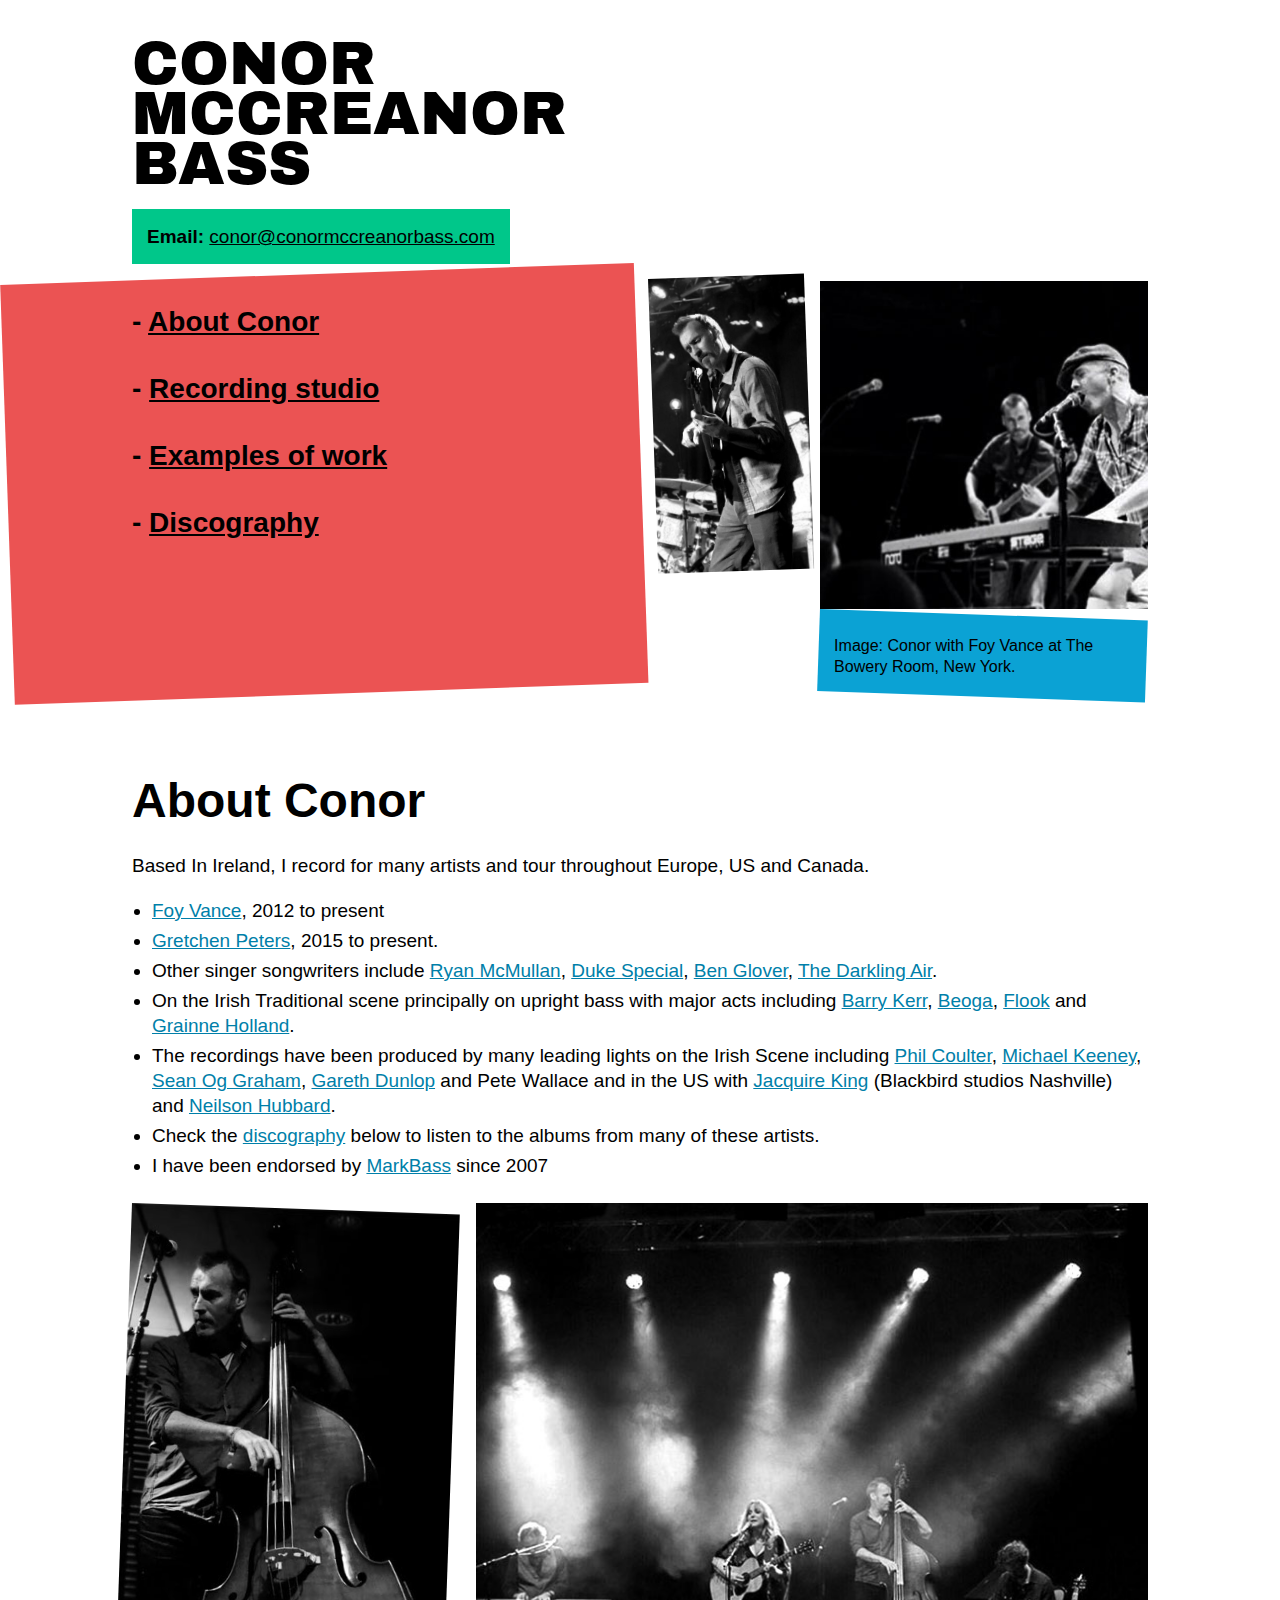
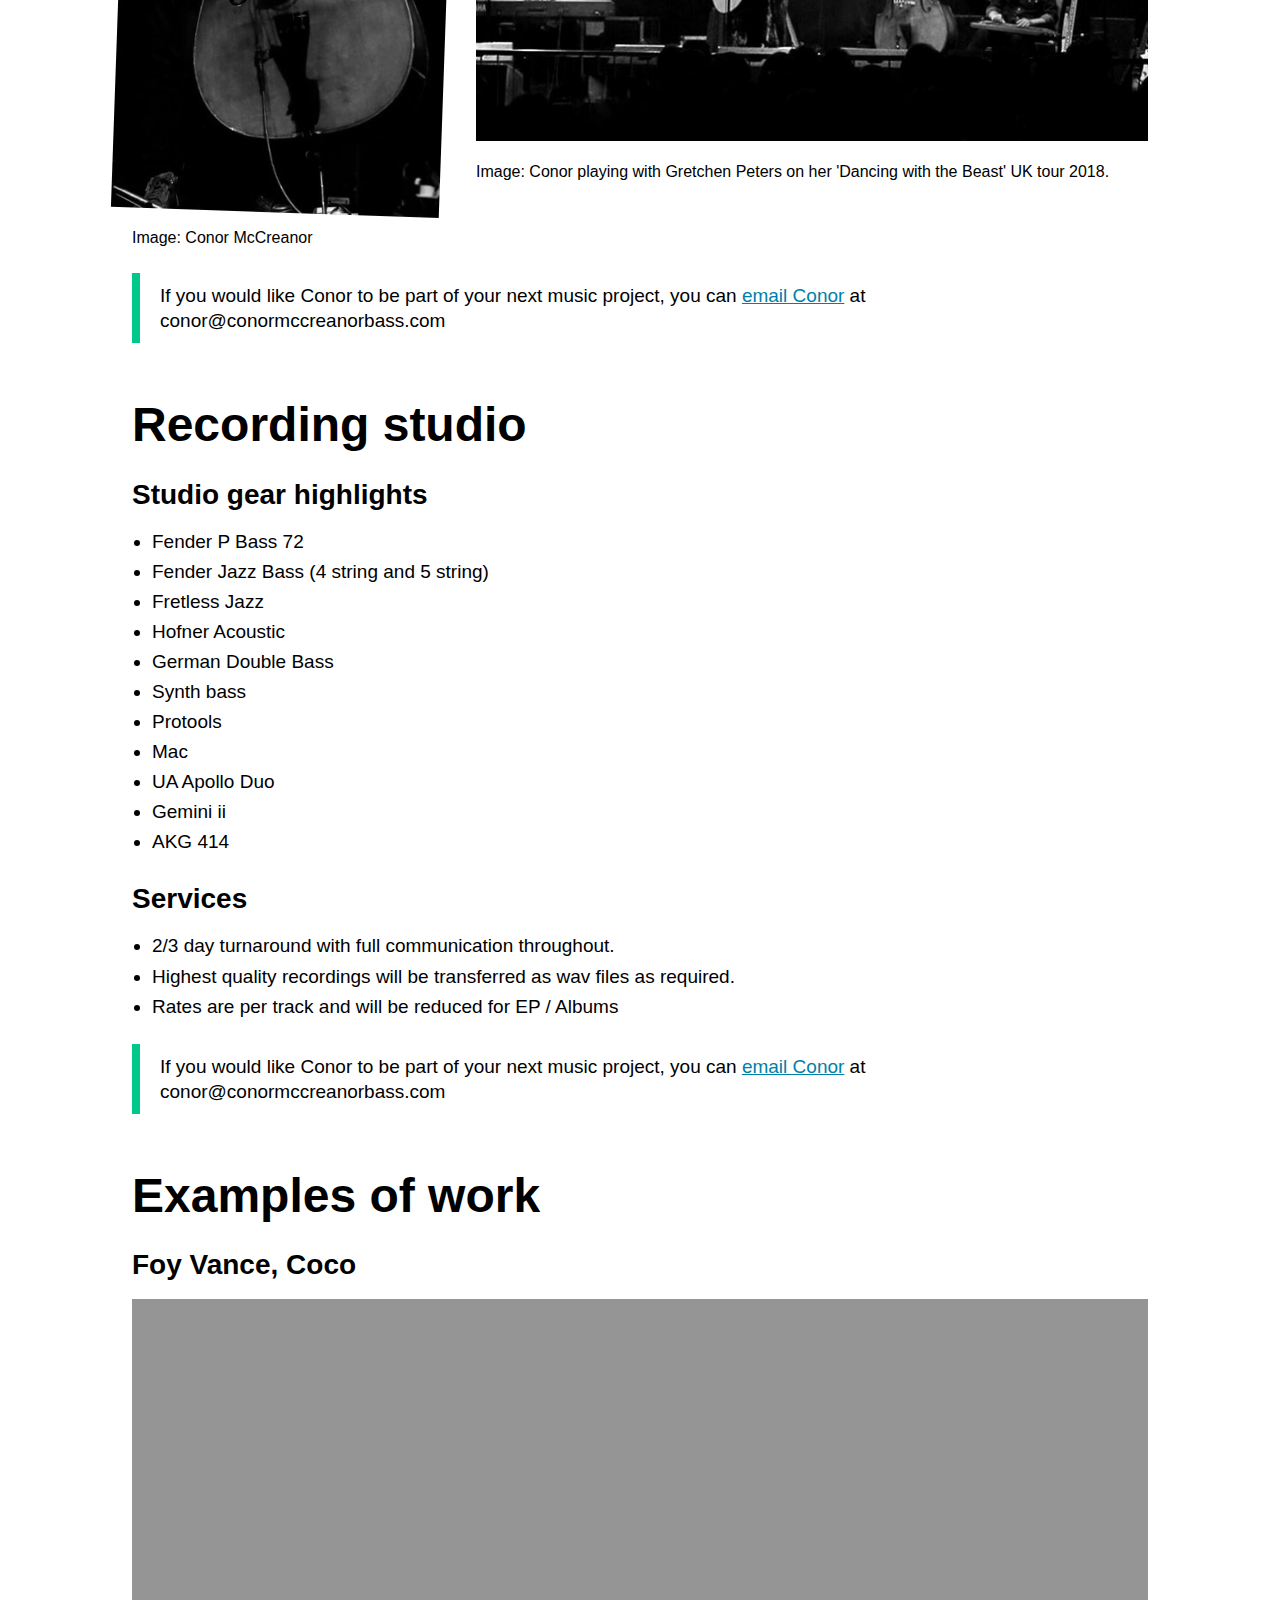
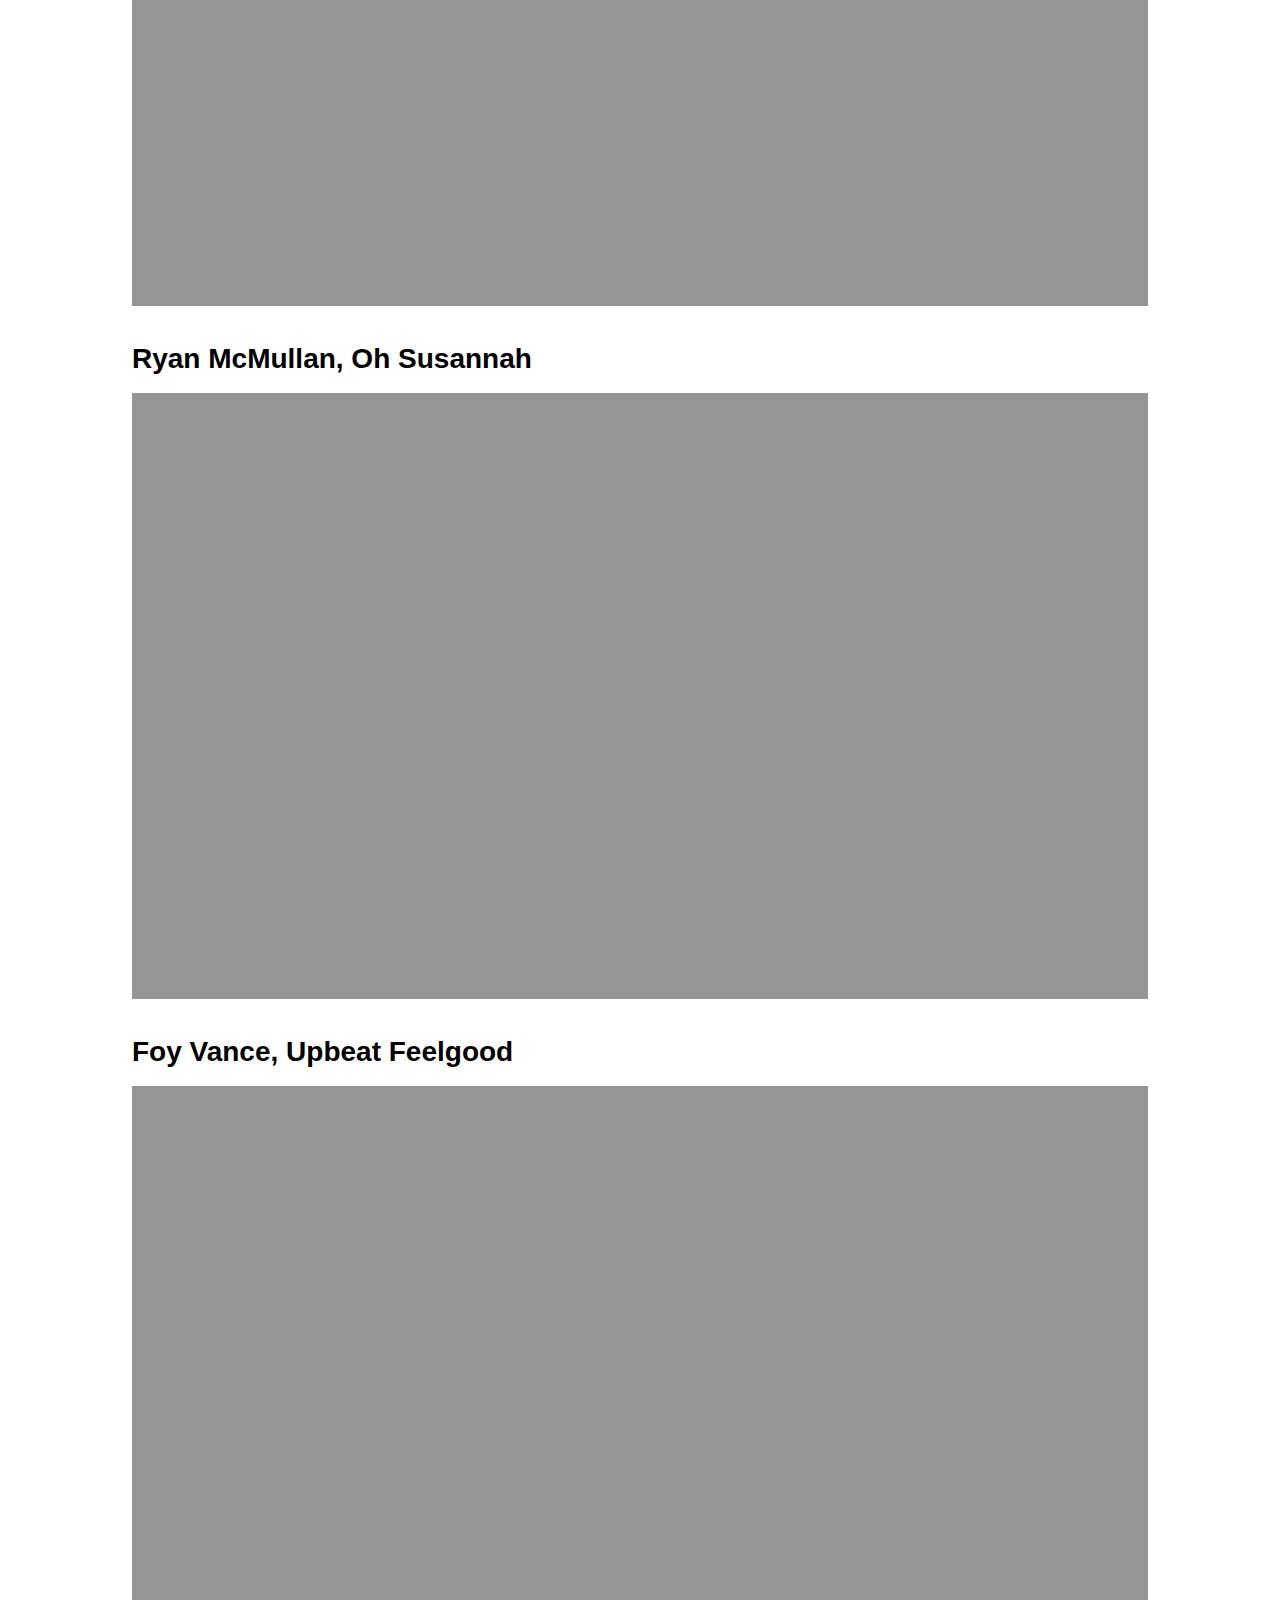
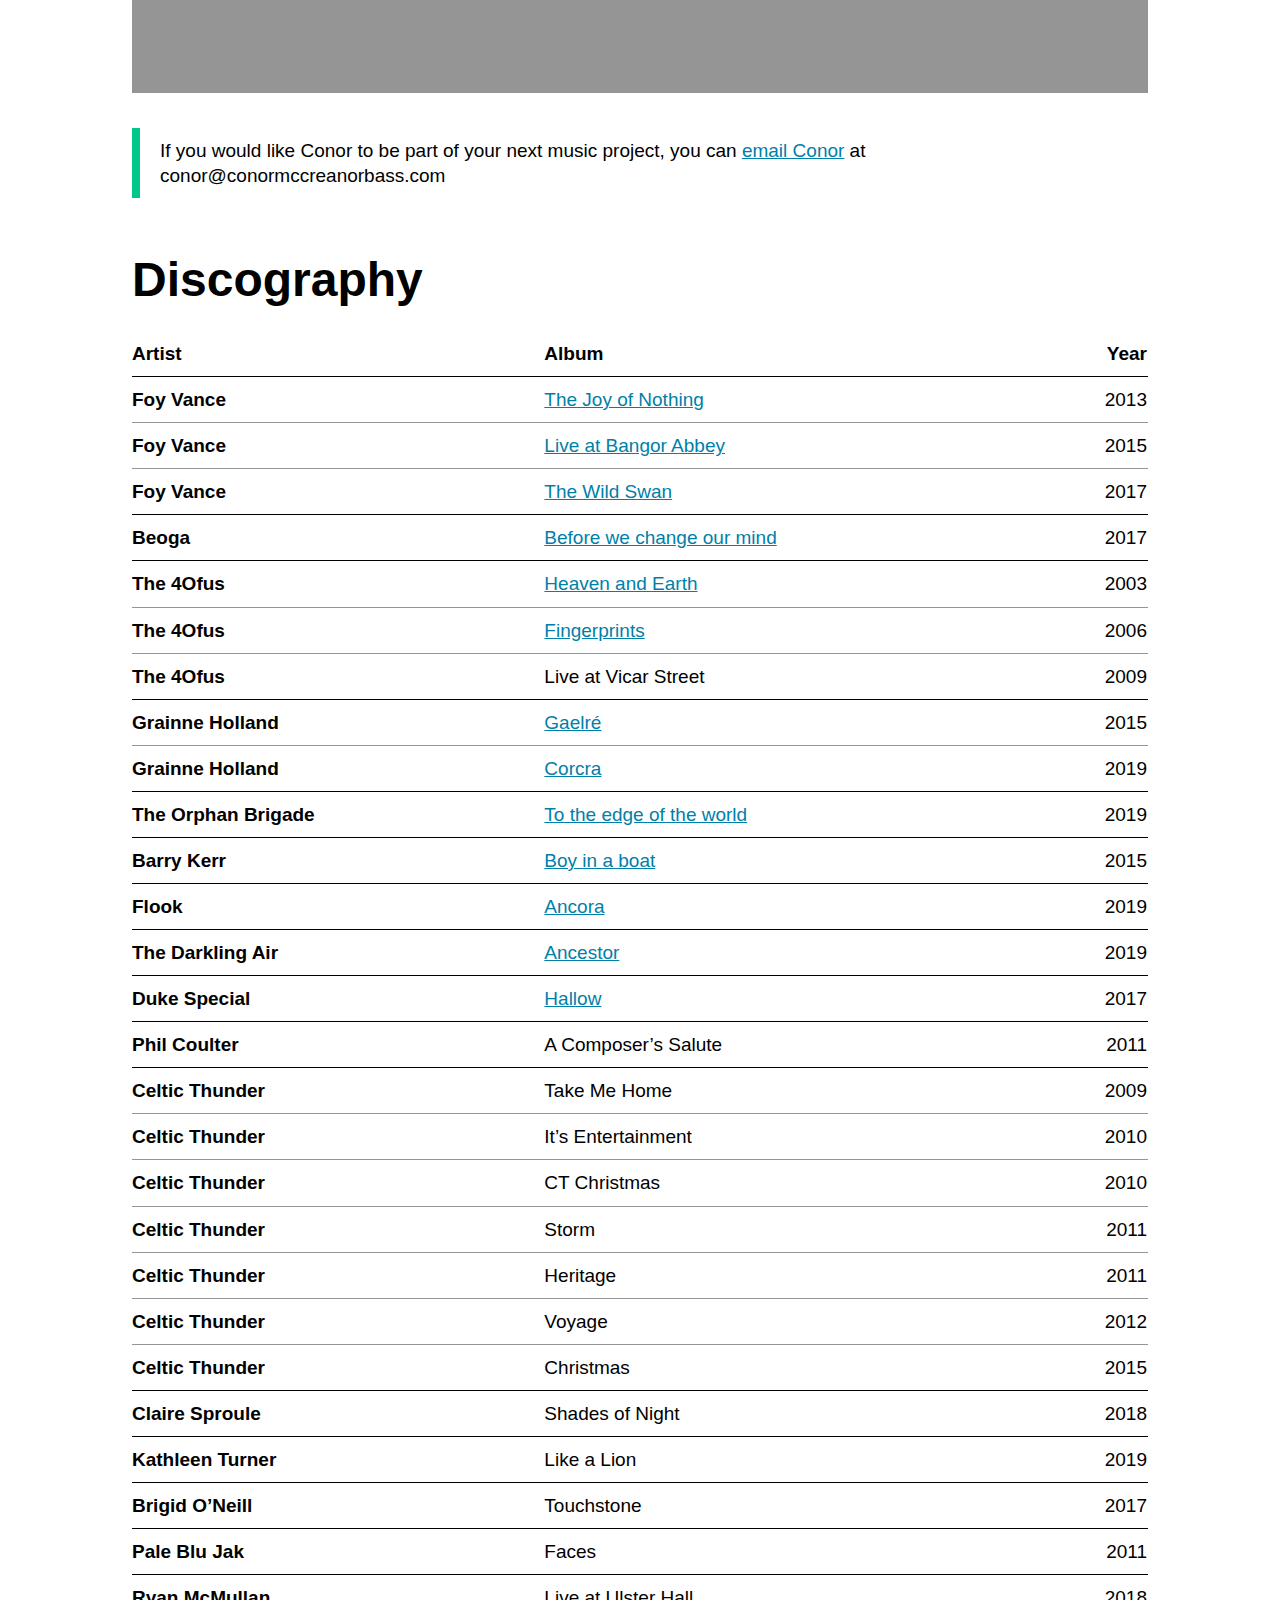
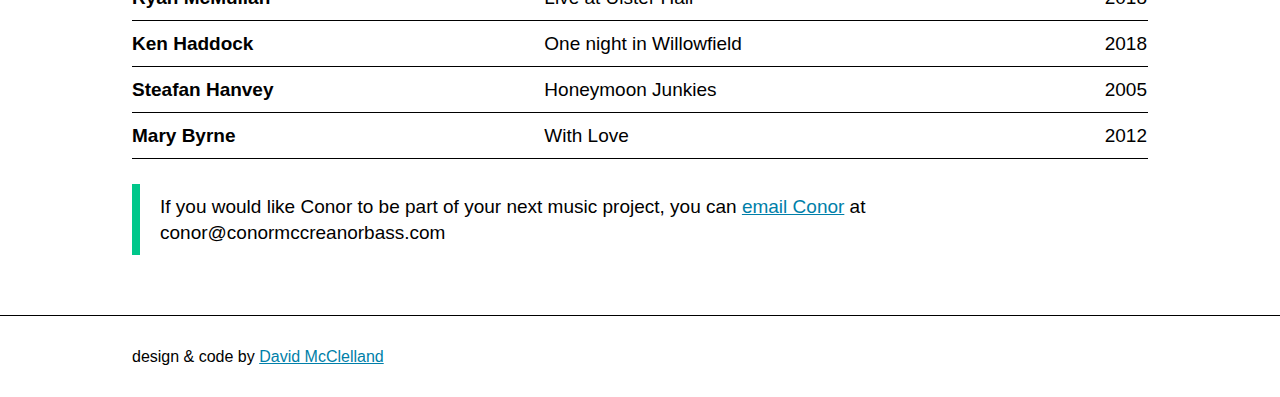
==== commit 9d457bc2: "text changes and links" ====
--- a/index.html
+++ b/index.html
@@ -74,11 +74,11 @@
         <p class="base-body">Based In Ireland, I record for many artists and tour throughout Europe, US and Canada. 
         </p>
         <ul class="base-list base-list--bullet base-bottom-margin--6">
-          <li>Foy Vance, 2012 to present</li>
-          <li>Gretchen Peters, 2015 to present.</li>
-          <li>Other singer songwriters include Ryan McMullan, Duke Special, Ben Glover, The Darkling Air.</li> 
-          <li>On the Irish Traditional scene principally on upright bass with major acts including Barry Kerr, Beoga, Flook and Grainne Holland.</li>
-          <li>The recordings have been produced by many leading lights on the Irish Scene including Phil Coulter, Michael Keeney, Sean Og Graham, Gareth Dunlop and Pete Wallace and in the US with Jacquire King (Blackbird studios Nashville) and Neilson Hubbard.</li> 
+          <li><a class="base-link" href="http://www.foyvance.com/">Foy Vance</a>, 2012 to present</li>
+          <li><a class="base-link" href="https://www.gretchenpeters.com/">Gretchen Peters</a>, 2015 to present.</li>
+          <li>Other singer songwriters include <a class="base-link" href="http://www.ryanmcmullanmusic.com/">Ryan McMullan</a>, <a class="base-link" href="https://www.dukespecial.com/">Duke Special</a>, <a class="base-link" href="https://www.benglover.co.uk/">Ben Glover</a>, <a class="base-link" href="https://linktr.ee/thedarklingair">The Darkling Air</a>.</li> 
+          <li>On the Irish Traditional scene principally on upright bass with major acts including <a class="base-link" href="https://www.barrykerr.com/">Barry Kerr</a>, <a class="base-link" href="http://www.beogamusic.com/">Beoga</a>, <a class="base-link" href="https://flook.co.uk/">Flook</a> and <a class="base-link" href="https://www.grainneholland.com/">Grainne Holland</a>.</li>
+          <li>The recordings have been produced by many leading lights on the Irish Scene including <a class="base-link" href="https://www.philcoulter.com/">Phil Coulter</a>, <a class="base-link" href="https://www.keeneyandstronge.com/">Michael Keeney</a>, <a class="base-link" href="https://www.facebook.com/bannviewstudios/">Sean Og Graham</a>, <a class="base-link" href="https://www.garethdunlop.com/">Gareth Dunlop</a> and Pete Wallace and in the US with <a class="base-link" href="https://www.jacquireking.com/">Jacquire King</a> (Blackbird studios Nashville) and <a class="base-link" href="http://www.neilsonhubbard.com/">Neilson Hubbard</a>.</li> 
           <li>Check the <a href="#discography" class="base-link">discography</a> below to listen to the albums from many of these artists.</li> 
           <li>I have been endorsed by <a href="http://www.markbass.it/artists/more-artists/" class="base-link">MarkBass</a> since 2007</li> 
         </ul>
@@ -276,7 +276,7 @@
                 <tr class="base-table__row">
                   <th scope="row" class="base-table__header">Claire Sproule</th>
                   <td class="base-table__cell">Shades of Night</td>
-                  <td class="base-table__cell--numeric">2019</td>
+                  <td class="base-table__cell--numeric">2018</td>
                 </tr>
                 <tr class="base-table__row">
                   <th scope="row" class="base-table__header">Kathleen Turner</th>
@@ -286,7 +286,7 @@
                 <tr class="base-table__row">
                   <th scope="row" class="base-table__header">Brigid O’Neill</th>
                   <td class="base-table__cell">Touchstone</td>
-                  <td class="base-table__cell--numeric">2019</td>
+                  <td class="base-table__cell--numeric">2017</td>
                 </tr>
                 <tr class="base-table__row">
                   <th scope="row" class="base-table__header">Pale Blu Jak</th>
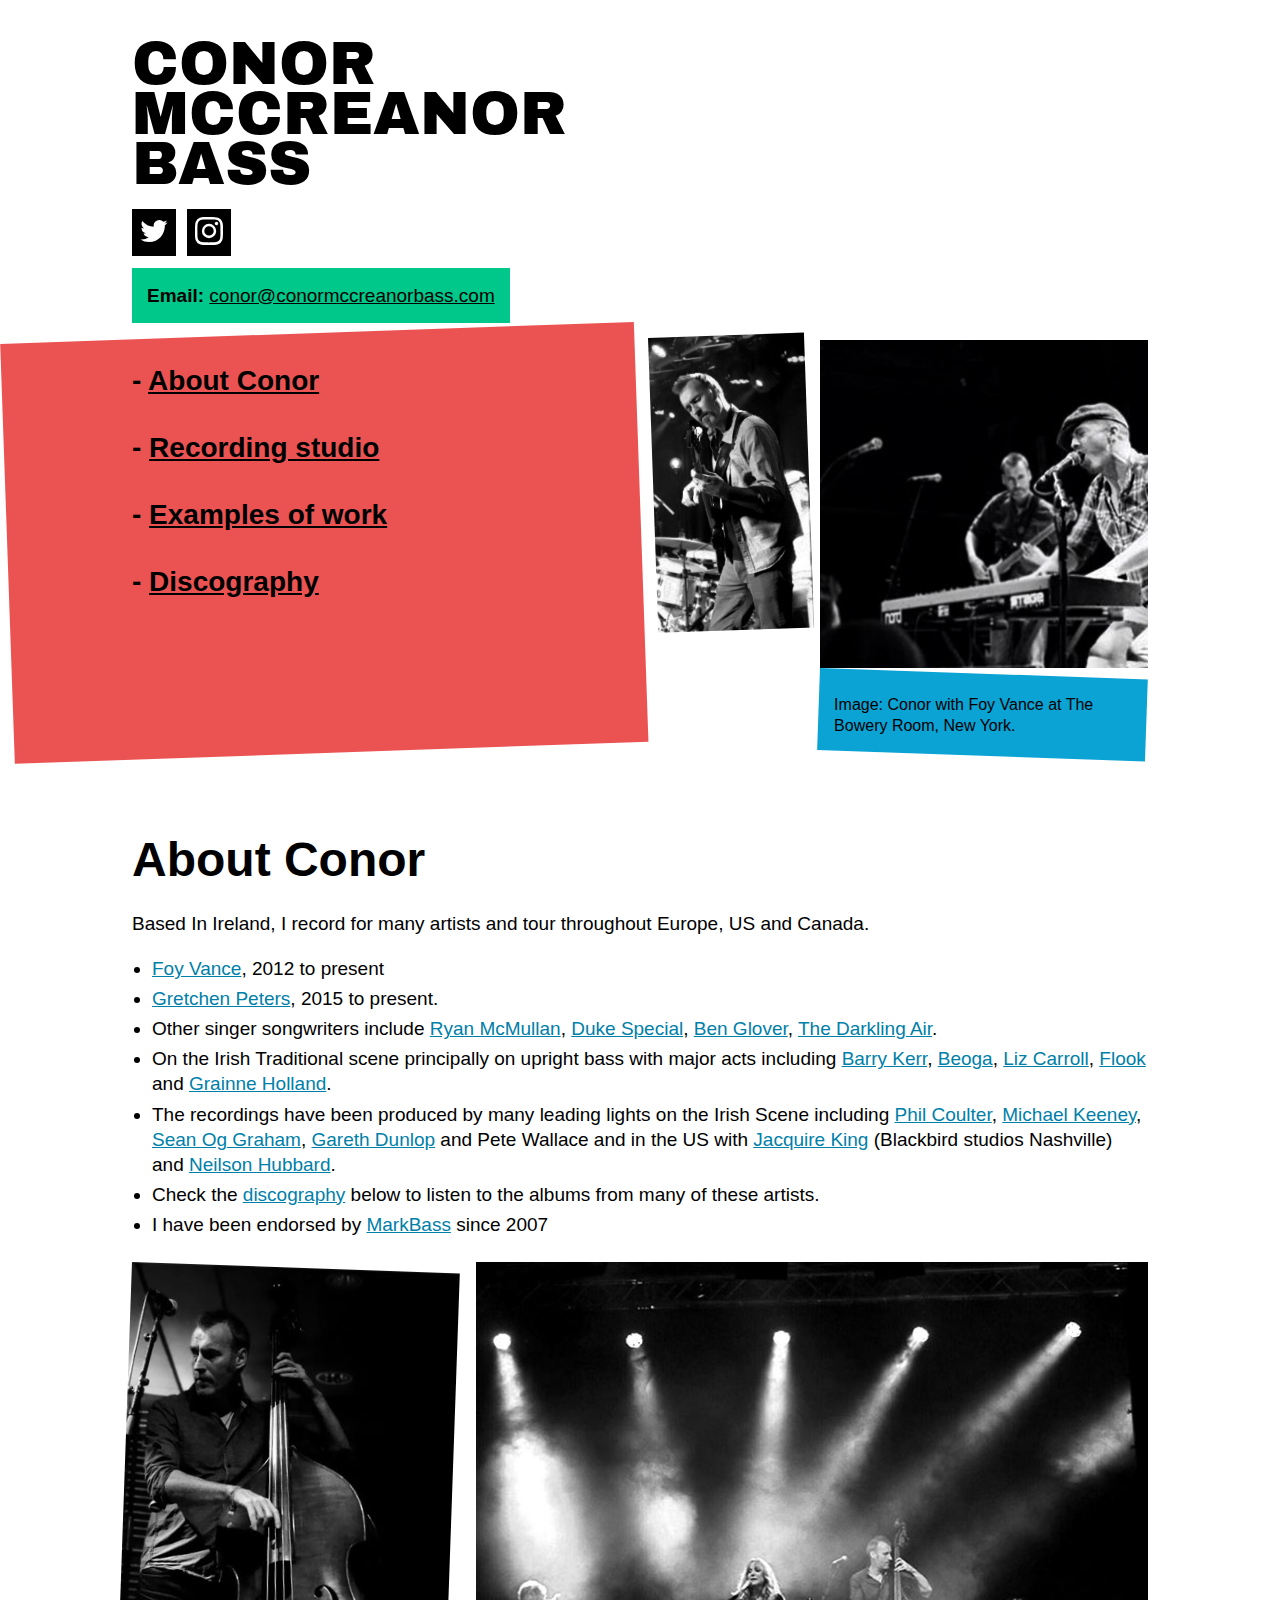
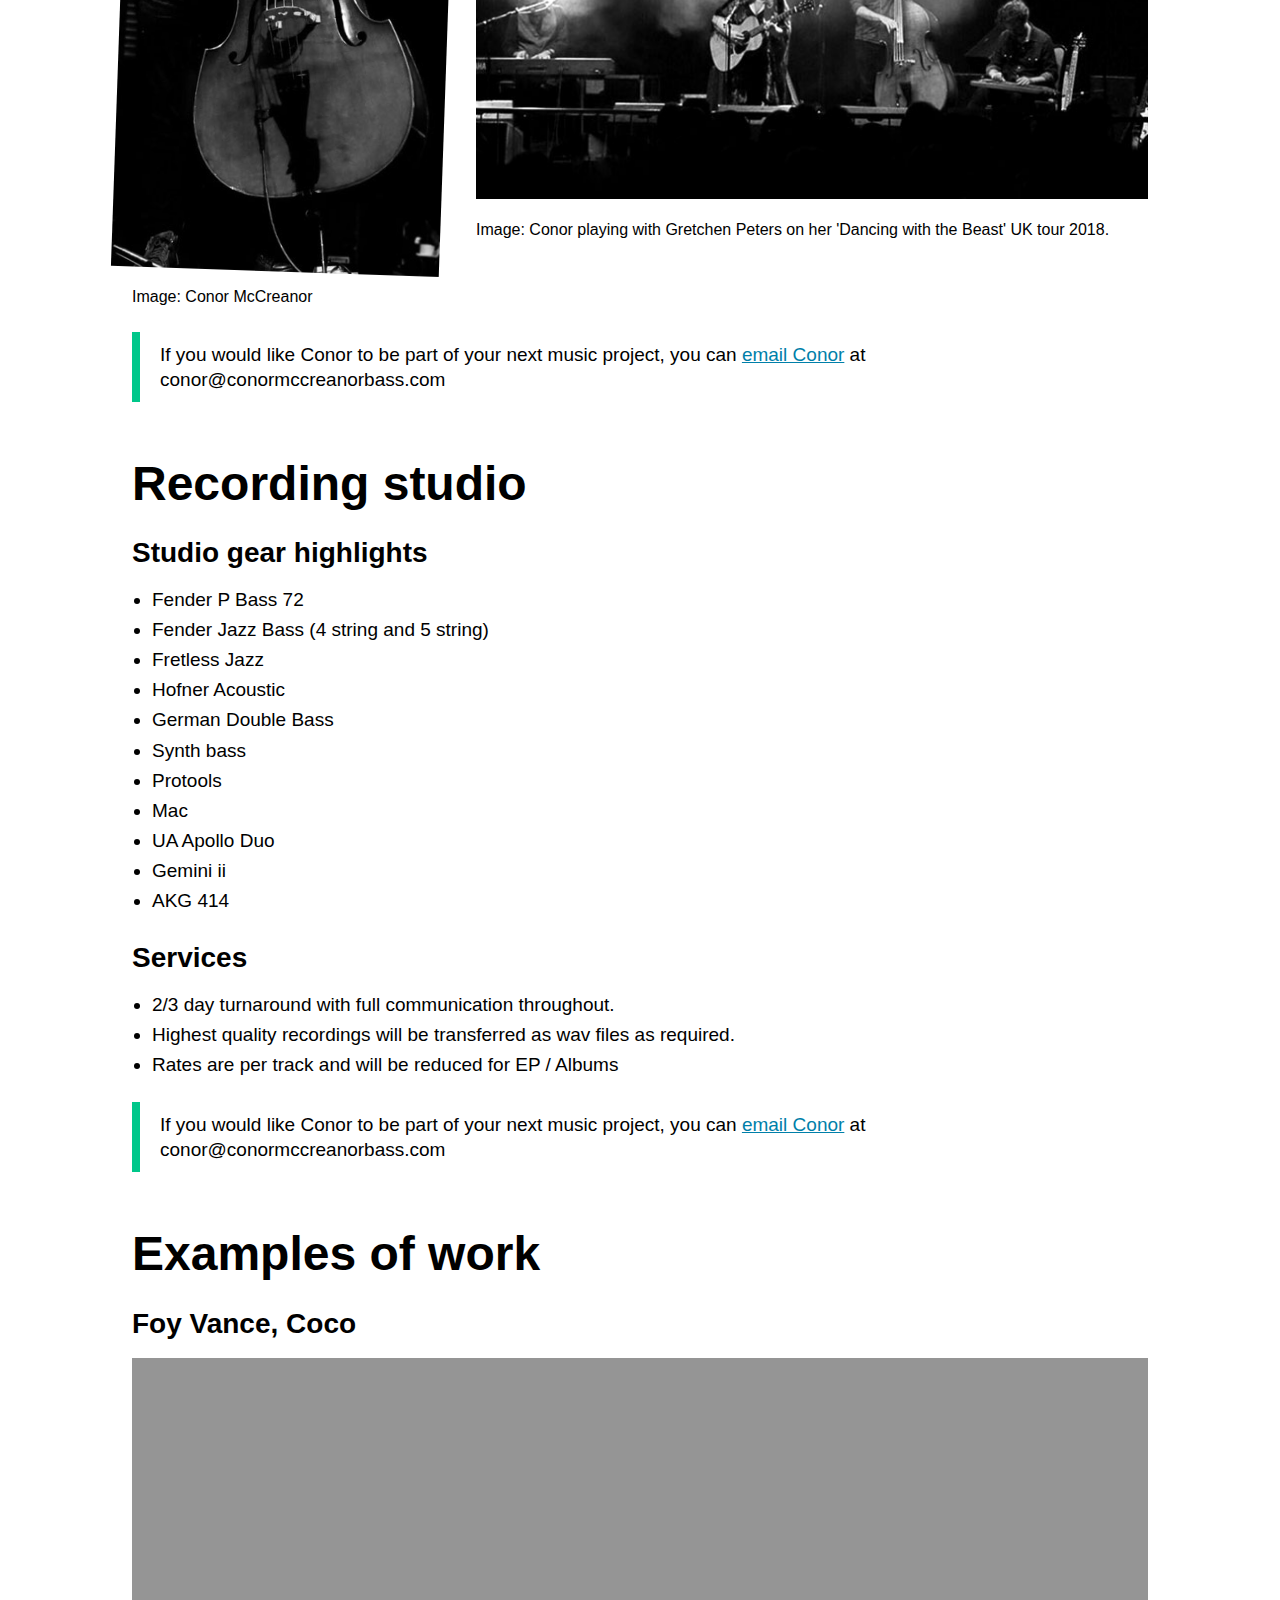
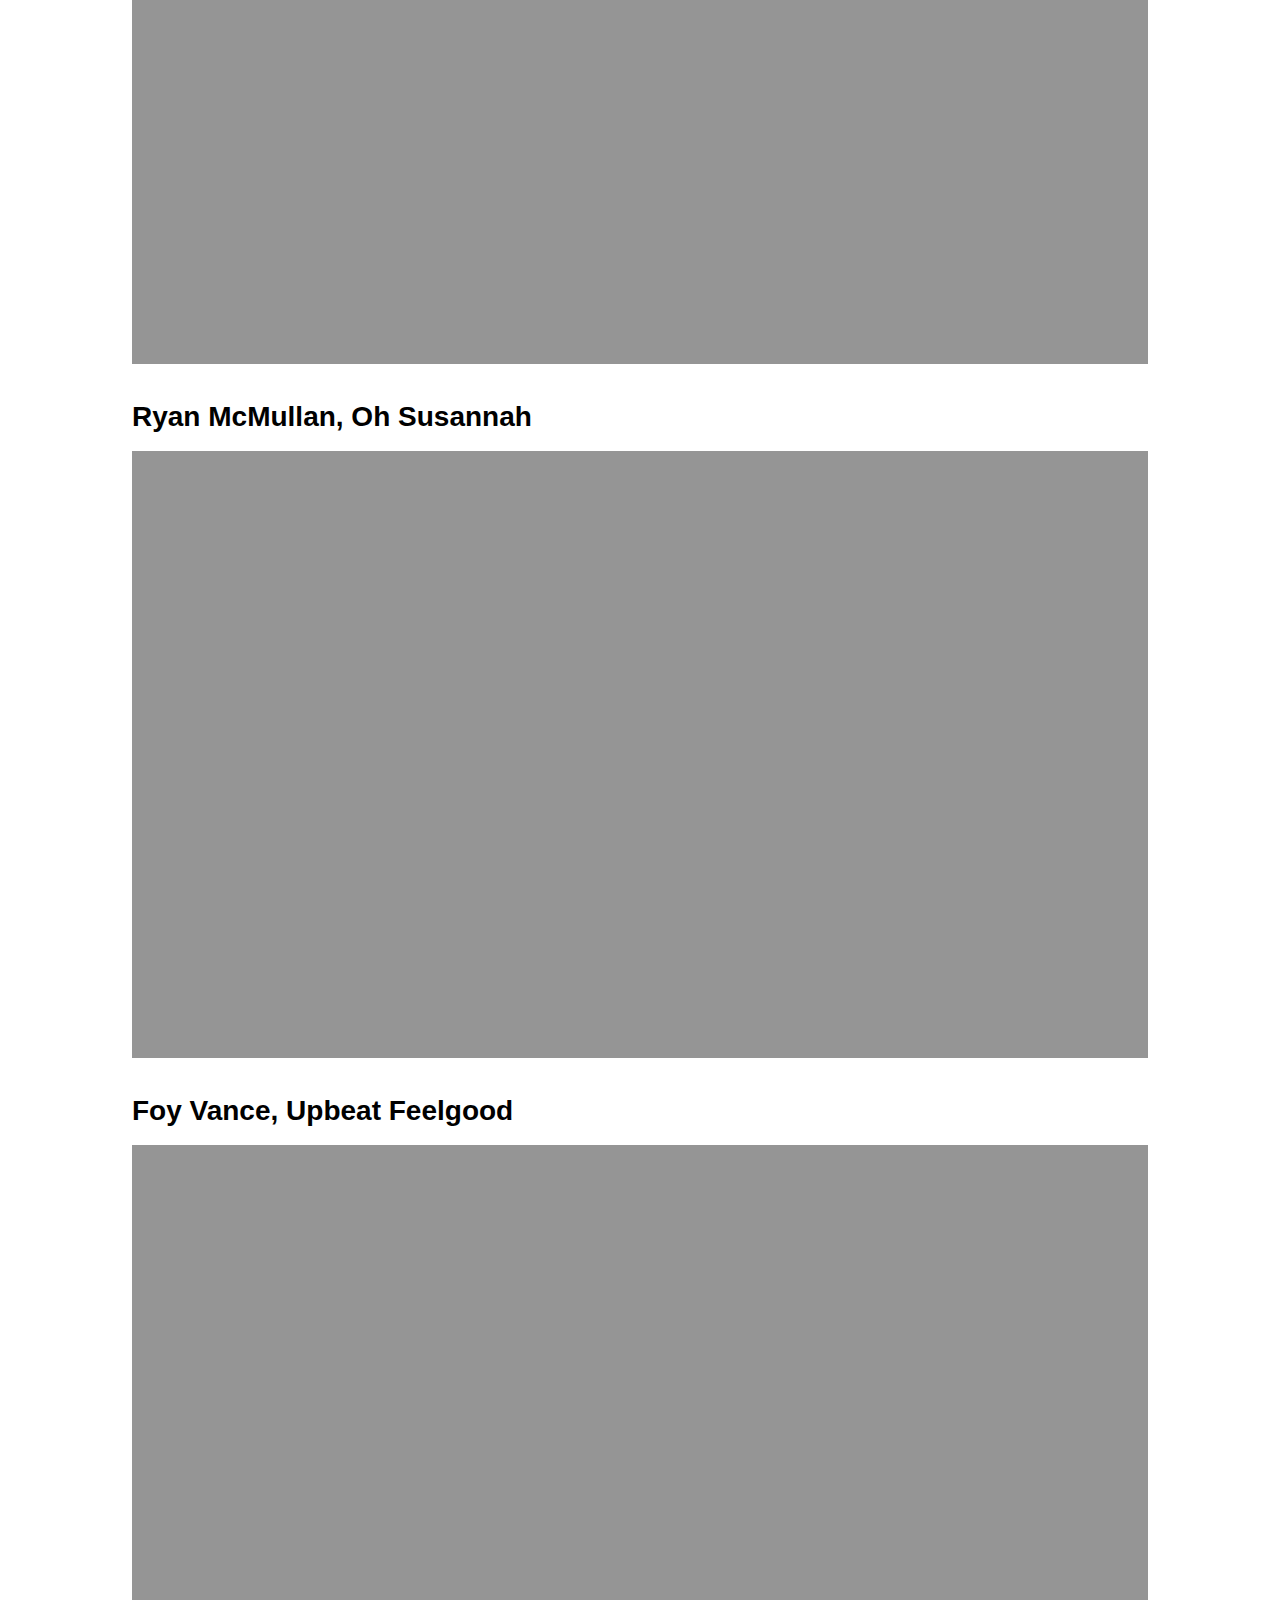
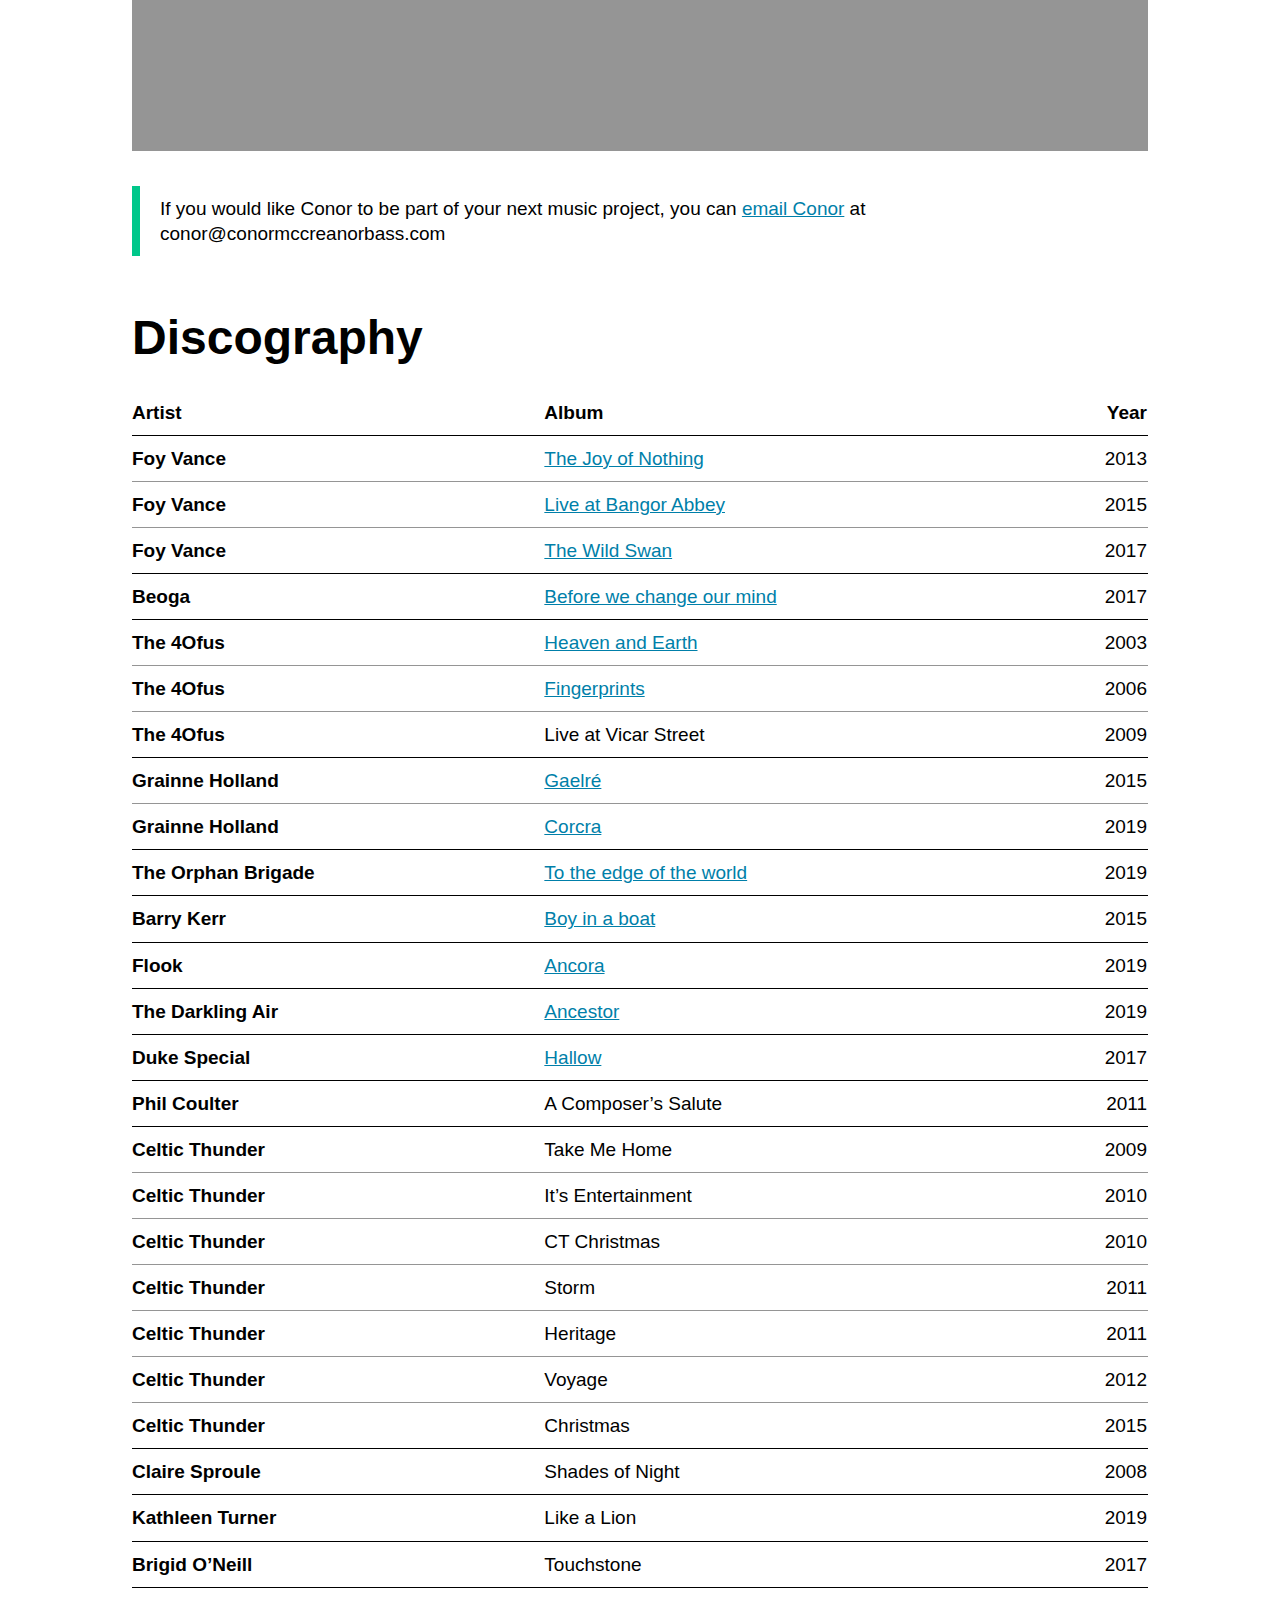
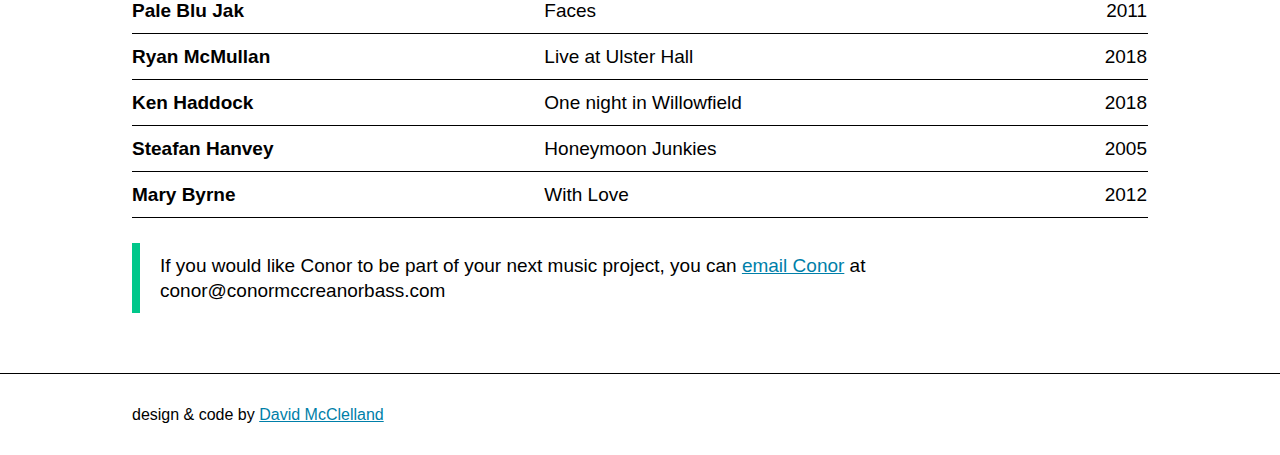
==== commit 868bd8c2: "add social media links" ====
--- a/index.html
+++ b/index.html
@@ -21,6 +21,25 @@
     <div class="base-width-container">
       <div class="conor-header-logo">
         <h1>Conor<br>McCreanor<br>Bass</h1>
+      </div>
+      <div>
+        <a class="conor-social-link" href="https://twitter.com/conor_mccreanor">
+          <span class="base-visually-hidden">Twitter</span>
+          <svg id="twitter-logo" role="presentation" xmlns="http://www.w3.org/2000/svg" width="28" height="28" viewBox="0 0 28 28">
+            <g fill="currentColor">
+            <path d="M24.79,8.43v.75C24.79,16.51,19.16,25,9,25H9A15.93,15.93,0,0,1,.42,22.49a8.41,8.41,0,0,0,1.36.07A11.1,11.1,0,0,0,8.7,20.18a5.7,5.7,0,0,1-5.22-3.87A6.08,6.08,0,0,0,6,16.24a5.58,5.58,0,0,1-4.48-5.43v-.07A5.29,5.29,0,0,0,4,11.42,5.6,5.6,0,0,1,2.32,4,16.07,16.07,0,0,0,13.8,9.79,5.36,5.36,0,0,1,15.43,4.5a5.57,5.57,0,0,1,7.87.27,11.1,11.1,0,0,0,3.53-1.36,5.5,5.5,0,0,1-2.44,3.06,10.7,10.7,0,0,0,3.19-.89A11,11,0,0,1,24.79,8.43Z"/>
+            </g>
+            </svg>
+        </a>
+        <a class="conor-social-link" href="https://www.instagram.com/conor_mccreanor/">
+          <span class="base-visually-hidden">Instagram</span>
+          <svg id="instagram-logo" role="presentation" xmlns="http://www.w3.org/2000/svg" width="28" height="28" viewBox="0 0 28 28">
+            <g fill="currentColor">
+            <path d="M14,6.79A7.18,7.18,0,1,0,21.21,14,7.2,7.2,0,0,0,14,6.79Zm0,11.83a4.69,4.69,0,1,1,4.69-4.69A4.69,4.69,0,0,1,14,18.62Z"/><circle cx="21.49" cy="6.51" r="1.68"/>
+            <path d="M27.23,4.83A7,7,0,0,0,23.17.77,9.6,9.6,0,0,0,19.74.14,51,51,0,0,0,14,0C10.22,0,9.73,0,8.26.07A9.6,9.6,0,0,0,4.83.7,7,7,0,0,0,.77,4.76,9.6,9.6,0,0,0,.14,8.19,52.5,52.5,0,0,0,0,14c0,3.85,0,4.27.07,5.74A9.6,9.6,0,0,0,.7,23.17a7,7,0,0,0,4.06,4.06,11.51,11.51,0,0,0,3.43.7c1.54.07,2,.07,5.81.07s4.27,0,5.74-.07a9.6,9.6,0,0,0,3.43-.63,7,7,0,0,0,4.06-4.06,9.6,9.6,0,0,0,.63-3.43A52.5,52.5,0,0,0,28,14c0-3.85,0-4.27-.07-5.74A9.38,9.38,0,0,0,27.23,4.83ZM25.34,19.6a6.56,6.56,0,0,1-.49,2.59,5,5,0,0,1-2.66,2.66,8.09,8.09,0,0,1-2.59.49c-1.47.07-1.89.07-5.67.07s-4.2,0-5.67-.07a6.56,6.56,0,0,1-2.59-.49A4.73,4.73,0,0,1,3,22.19a8.09,8.09,0,0,1-.49-2.59c-.07-1.4-.07-1.82-.07-5.6s0-4.2.07-5.67A6.56,6.56,0,0,1,3,5.74,4.47,4.47,0,0,1,5.67,3a8.09,8.09,0,0,1,2.59-.49c1.47-.07,1.89-.07,5.67-.07s4.2,0,5.67.07A6.56,6.56,0,0,1,22.19,3a5,5,0,0,1,2.66,2.66,8.09,8.09,0,0,1,.49,2.59c.07,1.47.07,1.89.07,5.67s.07,4.2-.07,5.67Z"/>
+            </g>
+            </svg>
+        </a>
       </div>
       <div class="base-body-block base-bg--green base-bottom-margin--3">
         <p class="base-body base-bottom-margin--0"><span class="base-body-bold">Email:</span> <a class="base-link base-font--black" href="mailto:conor@conormccreanorbass.com">conor@conormccreanorbass.com</a></p>
@@ -77,7 +96,7 @@
           <li><a class="base-link" href="http://www.foyvance.com/">Foy Vance</a>, 2012 to present</li>
           <li><a class="base-link" href="https://www.gretchenpeters.com/">Gretchen Peters</a>, 2015 to present.</li>
           <li>Other singer songwriters include <a class="base-link" href="http://www.ryanmcmullanmusic.com/">Ryan McMullan</a>, <a class="base-link" href="https://www.dukespecial.com/">Duke Special</a>, <a class="base-link" href="https://www.benglover.co.uk/">Ben Glover</a>, <a class="base-link" href="https://linktr.ee/thedarklingair">The Darkling Air</a>.</li> 
-          <li>On the Irish Traditional scene principally on upright bass with major acts including <a class="base-link" href="https://www.barrykerr.com/">Barry Kerr</a>, <a class="base-link" href="http://www.beogamusic.com/">Beoga</a>, <a class="base-link" href="https://flook.co.uk/">Flook</a> and <a class="base-link" href="https://www.grainneholland.com/">Grainne Holland</a>.</li>
+          <li>On the Irish Traditional scene principally on upright bass with major acts including <a class="base-link" href="https://www.barrykerr.com/">Barry Kerr</a>, <a class="base-link" href="http://www.beogamusic.com/">Beoga</a>, <a class="base-link" href="https://www.lizcarroll.com/">Liz Carroll</a>, <a class="base-link" href="https://flook.co.uk/">Flook</a> and <a class="base-link" href="https://www.grainneholland.com/">Grainne Holland</a>.</li>
           <li>The recordings have been produced by many leading lights on the Irish Scene including <a class="base-link" href="https://www.philcoulter.com/">Phil Coulter</a>, <a class="base-link" href="https://www.keeneyandstronge.com/">Michael Keeney</a>, <a class="base-link" href="https://www.facebook.com/bannviewstudios/">Sean Og Graham</a>, <a class="base-link" href="https://www.garethdunlop.com/">Gareth Dunlop</a> and Pete Wallace and in the US with <a class="base-link" href="https://www.jacquireking.com/">Jacquire King</a> (Blackbird studios Nashville) and <a class="base-link" href="http://www.neilsonhubbard.com/">Neilson Hubbard</a>.</li> 
           <li>Check the <a href="#discography" class="base-link">discography</a> below to listen to the albums from many of these artists.</li> 
           <li>I have been endorsed by <a href="http://www.markbass.it/artists/more-artists/" class="base-link">MarkBass</a> since 2007</li> 
@@ -140,7 +159,7 @@
         </div>
         <h3 class="base-heading-h3">Foy Vance, Upbeat Feelgood</h3>
         <div class="base-video-container base-bg--gray base-bottom-margin--8" >
-          <iframe width="1280" height="868" src="https://www.youtube.com/embed/RkCT1qdGOys" frameborder="0" allow="accelerometer; autoplay; clipboard-write; encrypted-media; gyroscope; picture-in-picture" allowfullscreen></iframe>
+          <iframe width="960" height="651" src="https://www.youtube.com/embed/RkCT1qdGOys" frameborder="0" allow="accelerometer; autoplay; clipboard-write; encrypted-media; gyroscope; picture-in-picture" allowfullscreen></iframe>
         </div>
         <div class="base-inset-text base-border--green base-bottom-margin--10">
           <p class="base-body">If you would like Conor to be part of your next music project, you can <a href="mailto:conor@conormccreanorbass.com" class="base-link">email Conor</a> at conor@conormccreanorbass.com</p>
@@ -276,7 +295,7 @@
                 <tr class="base-table__row">
                   <th scope="row" class="base-table__header">Claire Sproule</th>
                   <td class="base-table__cell">Shades of Night</td>
-                  <td class="base-table__cell--numeric">2018</td>
+                  <td class="base-table__cell--numeric">2008</td>
                 </tr>
                 <tr class="base-table__row">
                   <th scope="row" class="base-table__header">Kathleen Turner</th>
--- a/css/all.min.css
+++ b/css/all.min.css
@@ -1,2 +1,2 @@
-/*! normalize.css v8.0.1 | MIT License | github.com/necolas/normalize.css */@import url("https://fonts.googleapis.com/css2?family=Inter&family=Roboto+Slab&display=swap");@import url("https://fonts.googleapis.com/css2?family=Work+Sans:wght@600&display=swap");@import url("https://fonts.googleapis.com/css2?family=Archivo+Black&display=swap");html{line-height:1.15;-webkit-text-size-adjust:100%;-moz-text-size-adjust:100%;-ms-text-size-adjust:100%;text-size-adjust:100%}body{margin:0}main{display:block}h1{font-size:2em;margin:0.67em 0}hr{-webkit-box-sizing:content-box;box-sizing:content-box;height:0;overflow:visible}pre{font-family:monospace, monospace;font-size:1em}a{background-color:transparent}abbr[title]{border-bottom:none;text-decoration:underline;-webkit-text-decoration:underline dotted;text-decoration:underline dotted}b,strong{font-weight:bolder}code,kbd,samp{font-family:monospace, monospace;font-size:1em}small{font-size:80%}sub,sup{font-size:75%;line-height:0;position:relative;vertical-align:baseline}sub{bottom:-0.25em}sup{top:-0.5em}img{border-style:none}button,input,optgroup,select,textarea{font-family:inherit;font-size:100%;line-height:1.15;margin:0}button,input{overflow:visible}button,select{text-transform:none}button,[type="button"],[type="reset"],[type="submit"]{-moz-appearance:button;-webkit-appearance:button;appearance:button}button::-moz-focus-inner,[type="button"]::-moz-focus-inner,[type="reset"]::-moz-focus-inner,[type="submit"]::-moz-focus-inner{border-style:none;padding:0}button:-moz-focusring,[type="button"]:-moz-focusring,[type="reset"]:-moz-focusring,[type="submit"]:-moz-focusring{outline:1px dotted ButtonText}fieldset{padding:0.35em 0.75em 0.625em}legend{-webkit-box-sizing:border-box;box-sizing:border-box;color:inherit;display:table;max-width:100%;padding:0;white-space:normal}progress{vertical-align:baseline}textarea{overflow:auto}[type="checkbox"],[type="radio"]{-webkit-box-sizing:border-box;box-sizing:border-box;padding:0}[type="number"]::-webkit-inner-spin-button,[type="number"]::-webkit-outer-spin-button{height:auto}[type="search"]{-webkit-appearance:textfield;outline-offset:-2px}[type="search"]::-webkit-search-decoration{-webkit-appearance:none}::-webkit-file-upload-button{-moz-appearance:button;-webkit-appearance:button;appearance:button;font:inherit}details{display:block}summary{display:list-item}template{display:none}[hidden]{display:none}*,*::before,*::after{-webkit-box-sizing:border-box;box-sizing:border-box}button{background-color:transparent;color:inherit;border-width:0;padding:0;cursor:pointer}figure{margin:0}input::-moz-focus-inner{border:0;padding:0;margin:0}ul,ol,dd{margin:0;padding:0;list-style:none}h1,h2,h3,h4,h5,h6{margin:0;font-size:inherit;font-weight:inherit}p{margin:0}cite{font-style:normal}fieldset{border-width:0;padding:0;margin:0}.base-html{font-size:10px;-webkit-text-size-adjust:100%;-moz-text-size-adjust:100%;-ms-text-size-adjust:100%;text-size-adjust:100%}.base-bg--cyan{background-color:#0BA2D4 !important}.base-bg--dark-cyan{background-color:#296087 !important}.base-bg--blue{background-color:#007fa9 !important}.base-bg--dark-blue{background-color:#003078 !important}.base-bg--purple{background-color:#4c2c92 !important}.base-bg--black{background-color:#000 !important}.base-bg--yellow{background-color:#fd0 !important}.base-bg--white{background-color:#fff !important}.base-bg--off-white{background-color:#fdfbfb !important}.base-bg--green{background-color:#00C78A !important}.base-bg--dark-green{background-color:#066347 !important}.base-bg--gray{background-color:#959595 !important}.base-bg--blank{background-color:rgba(0,0,0,0) !important}.base-bg--pink{background-color:#EB5353 !important}.base-bg--dark-pink{background-color:#922e2e !important}.base-bg--red{background-color:#f33f33 !important}.base-border--cyan{border-color:#0BA2D4 !important}.base-border--dark-cyan{border-color:#296087 !important}.base-border--blue{border-color:#007fa9 !important}.base-border--dark-blue{border-color:#003078 !important}.base-border--purple{border-color:#4c2c92 !important}.base-border--black{border-color:#000 !important}.base-border--yellow{border-color:#fd0 !important}.base-border--white{border-color:#fff !important}.base-border--off-white{border-color:#fdfbfb !important}.base-border--green{border-color:#00C78A !important}.base-border--dark-green{border-color:#066347 !important}.base-border--gray{border-color:#959595 !important}.base-border--blank{border-color:rgba(0,0,0,0) !important}.base-border--pink{border-color:#EB5353 !important}.base-border--dark-pink{border-color:#922e2e !important}.base-border--red{border-color:#f33f33 !important}.base-width-container{max-width:1016px;position:relative;margin-left:1.6rem;margin-right:1.6rem}@media (min-width: 641px){.base-width-container{margin-left:3.2rem;margin-right:3.2rem}}@media (min-width: 769px){.base-width-container{margin-left:3.2rem;margin-right:3.2rem}}@media (min-width: 1080px){.base-width-container{margin-left:auto;margin-right:auto}}.base-main-wrapper{padding-top:3rem;padding-bottom:2rem}@media (min-width: 641px){.base-main-wrapper{padding-top:5rem;padding-bottom:4rem}}.base-bottom-margin--0{margin-bottom:0 !important}.base-bottom-margin--1{margin-bottom:.5rem !important}.base-bottom-margin--2{margin-bottom:.7rem !important}.base-bottom-margin--3{margin-bottom:1rem !important}.base-bottom-margin--4{margin-bottom:1.5rem !important}.base-bottom-margin--5{margin-bottom:2rem !important}.base-bottom-margin--6{margin-bottom:2.5rem !important}.base-bottom-margin--7{margin-bottom:3rem !important}.base-bottom-margin--8{margin-bottom:3.5rem !important}.base-bottom-margin--9{margin-bottom:4rem !important}.base-bottom-margin--10{margin-bottom:5rem !important}.base-bottom-margin--11{margin-bottom:6rem !important}.base-bottom-margin--12{margin-bottom:7rem !important}.base-top-margin--0{margin-top:0 !important}.base-top-margin--1{margin-top:.5rem !important}.base-top-margin--2{margin-top:.7rem !important}.base-top-margin--3{margin-top:1rem !important}.base-top-margin--4{margin-top:1.5rem !important}.base-top-margin--5{margin-top:2rem !important}.base-top-margin--6{margin-top:2.5rem !important}.base-top-margin--7{margin-top:3rem !important}.base-top-margin--8{margin-top:3.5rem !important}.base-top-margin--9{margin-top:4rem !important}.base-top-margin--10{margin-top:5rem !important}.base-top-margin--11{margin-top:6rem !important}.base-top-margin--12{margin-top:7rem !important}.base-grid-row{margin-left:-0.8rem;margin-right:-0.8rem}.base-grid-row::after{content:"";display:block;clear:both}.base-grid-column--one-sixth{width:100%;padding:0 .8rem}@media (min-width: 641px){.base-grid-column--one-sixth{float:left;width:16.6666%}}.base-grid-column--one-quarter{width:100%;padding:0 .8rem}@media (min-width: 641px){.base-grid-column--one-quarter{float:left;width:25%}}.base-grid-column--one-third{width:100%;padding:0 .8rem}@media (min-width: 641px){.base-grid-column--one-third{float:left;width:33.3333%}}.base-grid-column--one-half{width:100%;padding:0 .8rem}@media (min-width: 641px){.base-grid-column--one-half{float:left;width:50%}}.base-grid-column--two-sixths{width:100%;padding:0 .8rem}@media (min-width: 641px){.base-grid-column--two-sixths{float:left;width:33.3333%}}.base-grid-column--two-thirds{width:100%;padding:0 .8rem}@media (min-width: 641px){.base-grid-column--two-thirds{float:left;width:66.6666%}}.base-grid-column--three-quarters{width:100%;padding:0 .8rem}@media (min-width: 641px){.base-grid-column--three-quarters{float:left;width:75%}}.base-grid-column--full{width:100%;padding:0 .8rem}@media (min-width: 641px){.base-grid-column--full{float:left;width:100%}}.base-heading-h1{font-family:Arial,sans-serif;line-height:1.32;font-weight:700;color:#000;margin-top:0;display:block;font-size:3.6rem;margin-bottom:1.5rem}@media (min-width: 641px){.base-heading-h1{font-size:4.8rem;margin-bottom:2rem}}.base-heading-h2{font-family:Arial,sans-serif;line-height:1.32;font-weight:700;color:#000;margin-top:0;display:block;font-size:3rem;margin-bottom:1.5rem}@media (min-width: 641px){.base-heading-h2{font-size:3.6rem;margin-bottom:2rem}}.base-heading-h3{font-family:Arial,sans-serif;line-height:1.32;font-weight:700;color:#000;margin-top:0;display:block;font-size:2.4rem;margin-bottom:1.5rem}@media (min-width: 641px){.base-heading-h3{font-size:2.8rem;margin-bottom:1.5rem}}.base-heading-h4{font-family:Arial,sans-serif;line-height:1.32;font-weight:700;color:#000;margin-top:0;display:block;font-size:2rem;margin-bottom:1.5rem}@media (min-width: 641px){.base-heading-h4{font-size:2.1rem;margin-bottom:1.5rem}}.base-body+.base-heading-h2,.base-list+.base-heading-h2{padding-top:.7rem}.base-body-l+.base-heading-h2{padding-top:0}@media (min-width: 641px){.base-body-l+.base-heading-h2{padding-top:.5rem}}.base-body+.base-heading-h3,.base-list+.base-heading-h3{padding-top:.7rem}.base-body+.base-heading-h4,.base-list+.base-heading-h4{padding-top:.7rem}@media (min-width: 641px){.base-body+.base-heading-h4,.base-list+.base-heading-h4{padding-top:0}}.base-body-large{font-family:Arial,sans-serif;line-height:1.32;font-weight:400;color:#000;margin-top:0;display:block;font-size:2.2rem;margin-bottom:2.5rem}@media (min-width: 641px){.base-body-large{font-size:2.4rem;margin-bottom:3rem}}.base-body{font-family:Arial,sans-serif;line-height:1.32;font-weight:400;color:#000;margin-top:0;display:block;font-size:1.6rem;margin-bottom:1.5rem}@media (min-width: 641px){.base-body{font-size:1.9rem;margin-bottom:2rem}}.base-body-small{font-family:Arial,sans-serif;line-height:1.32;font-weight:400;color:#000;margin-top:0;display:block;font-size:1.4rem;margin-bottom:1.5rem}@media (min-width: 641px){.base-body-small{font-size:1.6rem;margin-bottom:2rem}}.base-body-bold{font-weight:700}.base-list{font-family:Arial,sans-serif;line-height:1.32;font-weight:400;color:#000;margin-top:0;display:block;font-size:1.6rem;margin-bottom:1.5rem;padding-left:2rem}@media (min-width: 641px){.base-list{font-size:1.9rem;margin-bottom:2rem}}.base-list li{margin-bottom:.5rem}.base-list--number{list-style-type:decimal}.base-list--bullet{list-style-type:disc}.base-link{cursor:pointer;color:#007fa9;text-decoration:underline}.base-link:link{color:#007fa9}.base-link:hover{color:#003078}.base-link:visited{color:#4c2c92}.base-link:focus{outline:4px solid #296087;outline-offset:2px;-webkit-box-shadow:0 0 0 2px #fff;box-shadow:0 0 0 2px #fff;border:0}.base-body-block{padding:1rem;display:inline-block}@media (min-width: 641px){.base-body-block{padding:1.5rem}}.base-font--cyan{color:#0BA2D4 !important}.base-font--dark-cyan{color:#296087 !important}.base-font--blue{color:#007fa9 !important}.base-font--dark-blue{color:#003078 !important}.base-font--purple{color:#4c2c92 !important}.base-font--black{color:#000 !important}.base-font--yellow{color:#fd0 !important}.base-font--white{color:#fff !important}.base-font--off-white{color:#fdfbfb !important}.base-font--green{color:#00C78A !important}.base-font--dark-green{color:#066347 !important}.base-font--gray{color:#959595 !important}.base-font--blank{color:rgba(0,0,0,0) !important}.base-font--pink{color:#EB5353 !important}.base-font--dark-pink{color:#922e2e !important}.base-font--red{color:#f33f33 !important}.base-visually-hidden{position:absolute !important;width:1px !important;height:1px !important;margin:0 !important;padding:0 !important;overflow:hidden !important;clip:rect(0 0 0 0) !important;-webkit-clip-path:inset(50%) !important;clip-path:inset(50%) !important;border:0  !important;white-space:nowrap  !important}.base-visually-hidden-focusable{position:absolute !important;width:1px !important;height:1px !important;margin:0 !important;overflow:hidden !important;clip:rect(0 0 0 0) !important;-webkit-clip-path:inset(50%) !important;clip-path:inset(50%) !important;white-space:nowrap !important}.base-visually-hidden-focusable:active,.base-visually-hidden-focusable:focus{position:static !important;width:auto !important;height:auto !important;margin:inherit !important;overflow:visible !important;clip:auto !important;-webkit-clip-path:none !important;clip-path:none !important;white-space:inherit !important}.js-enabled .base-navbutton{display:inline-block}@media (min-width: 641px){.js-enabled .base-navbutton{display:none}}.js-enabled .base-navbar{display:none}@media (min-width: 641px){.js-enabled .base-navbar{display:block}}.base-block{background-color:#000;border-top:1px solid transparent;border-bottom:1px solid transparent;padding-top:1.5rem;margin-bottom:1.5rem;display:block}@media (min-width: 641px){.base-block{padding-top:2rem;margin-bottom:2rem}}.base-image{max-width:680px;width:100%;margin-top:0;margin-bottom:1.5rem;display:block}@media (min-width: 641px){.base-image{margin-bottom:2rem}}.base-image--centre{margin-left:auto;margin-right:auto}.base-header{background-color:inherit;border-bottom:1px solid #000}.base-header-flex{display:-webkit-box;display:-ms-flexbox;display:flex;-webkit-box-orient:horizontal;-webkit-box-direction:normal;-ms-flex-flow:row wrap;flex-flow:row wrap;-webkit-box-pack:justify;-ms-flex-pack:justify;justify-content:space-between}@media (min-width: 641px){.base-header-flex{display:block}}.base-header-logo{font-family:Arial,sans-serif;font-size:2.1rem;line-height:1.32;font-weight:700;color:inherit;display:inline-block;padding:1.5rem 0;max-width:70vw}@media (min-width: 641px){.base-header-logo{font-size:2.8rem;padding:2rem 0;max-width:100vw}}.base-navbutton{-ms-flex-item-align:center;-ms-grid-row-align:center;align-self:center;color:inherit;display:none;cursor:pointer;font-family:Arial,sans-serif;font-size:1.6rem;line-height:1.32;font-weight:400;padding:1.2rem 0}.base-navbutton:focus{outline:4px solid #296087;outline-offset:2px;-webkit-box-shadow:0 0 0 2px #fff;box-shadow:0 0 0 2px #fff;border:0}.base-navbutton[aria-expanded="false"]::after{display:inline-block;width:0;height:0;border-style:solid;border-color:transparent;-webkit-clip-path:polygon(0% 0%, 50% 100%, 100% 0%);clip-path:polygon(0% 0%, 50% 100%, 100% 0%);border-width:1rem .8rem 0 .8rem;content:" ";margin-left:5px;border-top-color:currentColor}.base-navbutton[aria-expanded="true"]::after{display:inline-block;width:0;height:0;border-style:solid;border-color:transparent;-webkit-clip-path:polygon(0% 100%, 50% 0%, 100% 100%);clip-path:polygon(0% 100%, 50% 0%, 100% 100%);border-width:0 .8rem 1rem .8rem;content:" ";margin-left:5px;border-bottom-color:currentColor}@media (min-width: 641px){.base-navbutton{font-size:1.9rem;display:none}}.base-navbar{border-bottom:1px solid #000;position:relative;margin-left:0;margin-right:0;max-width:1016px}@media (min-width: 641px){.base-navbar{margin-left:3.2rem;margin-right:3.2rem}}@media (min-width: 769px){.base-navbar{margin-left:3.2rem;margin-right:3.2rem}}@media (min-width: 1080px){.base-navbar{margin-left:auto;margin-right:auto}}.base-navbar--open{display:block !important}.base-navitem{margin:0;display:block;border-bottom:1px solid #959595;padding:0rem 1.5rem}.base-navitem:last-child{border-bottom:0}@media (min-width: 641px){.base-navitem{display:inline-block;padding:0;border-bottom:none}}.base-navlink{cursor:pointer;font-family:Arial,sans-serif;font-size:1.6rem;line-height:1.32;font-weight:400;color:inherit;text-decoration:none;padding:1.1rem .1rem;display:block;background-color:#fff;margin:.3rem 0}@media (min-width: 641px){.base-navlink{padding:1.5rem .8rem;font-size:1.9rem;margin-right:.3rem}}.base-navlink:link{color:inherit}.base-navlink:visited{color:inherit}.base-navlink:hover{color:inherit;text-decoration:underline}.base-navlink:focus{outline:4px solid #296087;outline-offset:2px;-webkit-box-shadow:0 0 0 2px #fff;box-shadow:0 0 0 2px #fff;border:0}.base-navlink[aria-current=page]{color:inherit;border-bottom:0.4rem solid #000;padding-bottom:.7rem;font-weight:700;-webkit-box-shadow:0 0.3rem 0 0 #000;box-shadow:0 0.3rem 0 0 #000}@media (min-width: 641px){.base-navlink[aria-current=page]{border-bottom-width:.4rem;padding-bottom:1.1rem}}.base-navlink[aria-current=page]:hover{color:inherit;text-decoration:underline}.base-footer{font-family:Arial,sans-serif;font-size:1.6rem;line-height:1.32;font-weight:400;border-top:1px solid #000;padding-bottom:3rem}@media (min-width: 641px){.base-footer{font-size:1.6rem;padding-bottom:3rem}}.base-footer-navitem{display:block;margin-top:2rem}@media (min-width: 641px){.base-footer-navitem{display:inline-block;margin-top:3rem;padding-right:4rem}}.base-table__responsive{overflow:auto}.base-table__responsive:focus{outline:3px solid #fd0;color:inherit}.base-table{font-family:Arial,sans-serif;font-size:1.6rem;line-height:1.32;font-weight:400;color:#000;margin-top:0;margin-bottom:2.5rem;width:100%;border-spacing:0;border-collapse:collapse}@media (min-width: 641px){.base-table{font-size:1.9rem;margin-bottom:2.5rem}}.base-table__caption{font-weight:700;display:table-caption;text-align:left}.base-table__row{border-bottom:1px solid #000}.base-table__head{font-weight:700}.base-table__head .base-table__row{border-color:#000}.base-table__body{font-weight:400}.base-table__body .base-table__row{border-color:#000}.base-table__header,.base-table__cell{padding:1rem 2rem 1rem 0;text-align:left;vertical-align:top}.base-table__header:last-child,.base-table__cell:last-child{padding-right:0}.base-table__header--numeric,.base-table__cell--numeric{text-align:right}.base-table__body{font-weight:400}.base-table__body .base-table__row{border-color:#000}.base-inset-text{padding:1rem 0 1rem 2rem;border-left:0.8rem solid #000;display:block;margin-top:0;margin-bottom:1.5rem}@media (min-width: 641px){.base-inset-text{margin-bottom:2rem}}.base-inset-text .base-body:last-of-type{margin-bottom:0}.conor-header-logo{font-family:"Archivo Black",Arial,sans-serif;text-transform:uppercase;font-size:3rem;line-height:.83;color:inherit;display:block;padding:2.5rem 0 1.5rem 0}@media (min-width: 641px){.conor-header-logo{font-size:6rem;padding:4rem 0 2rem 0}}.conor-nav-container{position:relative;overflow:visible}@media (min-width: 641px){.conor-nav-container::after{content:"";position:absolute;z-index:-1;background-color:#EB5353;background-image:url(../assets/conor-scribble.svg);background-repeat:no-repeat;background-position:top left;background-size:contain;background-origin:content-box;-webkit-transform:rotate(-2deg);transform:rotate(-2deg);-webkit-transform-origin:top center;transform-origin:top center;width:49.5%;height:100%;top:0;left:0}}.conor-nav{position:relative;overflow-x:hidden !important;overflow-y:visible !important}.conor-nav::before{content:"";position:absolute;z-index:-1;background-color:#EB5353;-webkit-transform:rotate(-2deg);transform:rotate(-2deg);-webkit-transform-origin:top left;transform-origin:top left;width:100%;height:100%;top:0;left:0;margin-right:1.6rem}@media (min-width: 641px){.conor-nav::before{width:0;height:0}}.conor-navlist{margin-top:1.5rem;margin-bottom:1.5rem;font-family:Arial,sans-serif;font-size:2rem;line-height:1.32;font-weight:700;color:inherit;list-style:none}@media (min-width: 641px){.conor-navlist{font-size:2.8rem}}.conor-navitem{margin:0;padding:.5rem 0;display:block}@media (min-width: 641px){.conor-navitem{padding:1.5rem 0}}.conor-navitem::before{content:"- "}.conor-navlink{cursor:pointer;text-decoration:underline;padding:0;margin:0}.conor-navlink:link{color:inherit}.conor-navlink:visited{color:inherit}.conor-navlink:hover{color:inherit;text-decoration:underline}.conor-navlink:focus{outline:4px solid #296087;outline-offset:2px;-webkit-box-shadow:0 0 0 2px #fff;box-shadow:0 0 0 2px #fff;border:0}.conor-rotate--plus2{-webkit-transform:rotate(2deg);transform:rotate(2deg);-webkit-transform-origin:top left;transform-origin:top left;overflow:hidden}.conor-rotate--minus2{-webkit-transform:rotate(-2deg);transform:rotate(-2deg);-webkit-transform-origin:top left;transform-origin:top left;overflow:hidden}.conor-hide--small{display:none}@media (min-width: 641px){.conor-hide--small{display:block}}.base-video-container{position:relative;display:block;padding-top:3.5rem;padding-bottom:56.25%;height:0;overflow:hidden;margin-bottom:1.5rem}@media (min-width: 641px){.base-video-container{margin-bottom:2rem}}.base-video-container iframe{position:absolute;top:0;left:0;width:100%;height:100%}
+/*! normalize.css v8.0.1 | MIT License | github.com/necolas/normalize.css */@import url("https://fonts.googleapis.com/css2?family=Inter&family=Roboto+Slab&display=swap");@import url("https://fonts.googleapis.com/css2?family=Work+Sans:wght@600&display=swap");@import url("https://fonts.googleapis.com/css2?family=Archivo+Black&display=swap");html{line-height:1.15;-webkit-text-size-adjust:100%;-moz-text-size-adjust:100%;-ms-text-size-adjust:100%;text-size-adjust:100%}body{margin:0}main{display:block}h1{font-size:2em;margin:0.67em 0}hr{-webkit-box-sizing:content-box;box-sizing:content-box;height:0;overflow:visible}pre{font-family:monospace, monospace;font-size:1em}a{background-color:transparent}abbr[title]{border-bottom:none;text-decoration:underline;-webkit-text-decoration:underline dotted;text-decoration:underline dotted}b,strong{font-weight:bolder}code,kbd,samp{font-family:monospace, monospace;font-size:1em}small{font-size:80%}sub,sup{font-size:75%;line-height:0;position:relative;vertical-align:baseline}sub{bottom:-0.25em}sup{top:-0.5em}img{border-style:none}button,input,optgroup,select,textarea{font-family:inherit;font-size:100%;line-height:1.15;margin:0}button,input{overflow:visible}button,select{text-transform:none}button,[type="button"],[type="reset"],[type="submit"]{-moz-appearance:button;-webkit-appearance:button;appearance:button}button::-moz-focus-inner,[type="button"]::-moz-focus-inner,[type="reset"]::-moz-focus-inner,[type="submit"]::-moz-focus-inner{border-style:none;padding:0}button:-moz-focusring,[type="button"]:-moz-focusring,[type="reset"]:-moz-focusring,[type="submit"]:-moz-focusring{outline:1px dotted ButtonText}fieldset{padding:0.35em 0.75em 0.625em}legend{-webkit-box-sizing:border-box;box-sizing:border-box;color:inherit;display:table;max-width:100%;padding:0;white-space:normal}progress{vertical-align:baseline}textarea{overflow:auto}[type="checkbox"],[type="radio"]{-webkit-box-sizing:border-box;box-sizing:border-box;padding:0}[type="number"]::-webkit-inner-spin-button,[type="number"]::-webkit-outer-spin-button{height:auto}[type="search"]{-webkit-appearance:textfield;outline-offset:-2px}[type="search"]::-webkit-search-decoration{-webkit-appearance:none}::-webkit-file-upload-button{-moz-appearance:button;-webkit-appearance:button;appearance:button;font:inherit}details{display:block}summary{display:list-item}template{display:none}[hidden]{display:none}*,*::before,*::after{-webkit-box-sizing:border-box;box-sizing:border-box}button{background-color:transparent;color:inherit;border-width:0;padding:0;cursor:pointer}figure{margin:0}input::-moz-focus-inner{border:0;padding:0;margin:0}ul,ol,dd{margin:0;padding:0;list-style:none}h1,h2,h3,h4,h5,h6{margin:0;font-size:inherit;font-weight:inherit}p{margin:0}cite{font-style:normal}fieldset{border-width:0;padding:0;margin:0}.base-html{font-size:10px;-webkit-text-size-adjust:100%;-moz-text-size-adjust:100%;-ms-text-size-adjust:100%;text-size-adjust:100%}.base-bg--cyan{background-color:#0BA2D4 !important}.base-bg--dark-cyan{background-color:#296087 !important}.base-bg--blue{background-color:#007fa9 !important}.base-bg--dark-blue{background-color:#003078 !important}.base-bg--purple{background-color:#4c2c92 !important}.base-bg--black{background-color:#000 !important}.base-bg--yellow{background-color:#fd0 !important}.base-bg--white{background-color:#fff !important}.base-bg--off-white{background-color:#fdfbfb !important}.base-bg--green{background-color:#00C78A !important}.base-bg--dark-green{background-color:#066347 !important}.base-bg--gray{background-color:#959595 !important}.base-bg--blank{background-color:rgba(0,0,0,0) !important}.base-bg--pink{background-color:#EB5353 !important}.base-bg--dark-pink{background-color:#922e2e !important}.base-bg--red{background-color:#f33f33 !important}.base-border--cyan{border-color:#0BA2D4 !important}.base-border--dark-cyan{border-color:#296087 !important}.base-border--blue{border-color:#007fa9 !important}.base-border--dark-blue{border-color:#003078 !important}.base-border--purple{border-color:#4c2c92 !important}.base-border--black{border-color:#000 !important}.base-border--yellow{border-color:#fd0 !important}.base-border--white{border-color:#fff !important}.base-border--off-white{border-color:#fdfbfb !important}.base-border--green{border-color:#00C78A !important}.base-border--dark-green{border-color:#066347 !important}.base-border--gray{border-color:#959595 !important}.base-border--blank{border-color:rgba(0,0,0,0) !important}.base-border--pink{border-color:#EB5353 !important}.base-border--dark-pink{border-color:#922e2e !important}.base-border--red{border-color:#f33f33 !important}.base-width-container{max-width:1016px;position:relative;margin-left:1.6rem;margin-right:1.6rem}@media (min-width: 641px){.base-width-container{margin-left:3.2rem;margin-right:3.2rem}}@media (min-width: 769px){.base-width-container{margin-left:3.2rem;margin-right:3.2rem}}@media (min-width: 1080px){.base-width-container{margin-left:auto;margin-right:auto}}.base-main-wrapper{padding-top:3rem;padding-bottom:2rem}@media (min-width: 641px){.base-main-wrapper{padding-top:5rem;padding-bottom:4rem}}.base-bottom-margin--0{margin-bottom:0 !important}.base-bottom-margin--1{margin-bottom:.5rem !important}.base-bottom-margin--2{margin-bottom:.7rem !important}.base-bottom-margin--3{margin-bottom:1rem !important}.base-bottom-margin--4{margin-bottom:1.5rem !important}.base-bottom-margin--5{margin-bottom:2rem !important}.base-bottom-margin--6{margin-bottom:2.5rem !important}.base-bottom-margin--7{margin-bottom:3rem !important}.base-bottom-margin--8{margin-bottom:3.5rem !important}.base-bottom-margin--9{margin-bottom:4rem !important}.base-bottom-margin--10{margin-bottom:5rem !important}.base-bottom-margin--11{margin-bottom:6rem !important}.base-bottom-margin--12{margin-bottom:7rem !important}.base-top-margin--0{margin-top:0 !important}.base-top-margin--1{margin-top:.5rem !important}.base-top-margin--2{margin-top:.7rem !important}.base-top-margin--3{margin-top:1rem !important}.base-top-margin--4{margin-top:1.5rem !important}.base-top-margin--5{margin-top:2rem !important}.base-top-margin--6{margin-top:2.5rem !important}.base-top-margin--7{margin-top:3rem !important}.base-top-margin--8{margin-top:3.5rem !important}.base-top-margin--9{margin-top:4rem !important}.base-top-margin--10{margin-top:5rem !important}.base-top-margin--11{margin-top:6rem !important}.base-top-margin--12{margin-top:7rem !important}.base-grid-row{margin-left:-0.8rem;margin-right:-0.8rem}.base-grid-row::after{content:"";display:block;clear:both}.base-grid-column--one-sixth{width:100%;padding:0 .8rem}@media (min-width: 641px){.base-grid-column--one-sixth{float:left;width:16.6666%}}.base-grid-column--one-quarter{width:100%;padding:0 .8rem}@media (min-width: 641px){.base-grid-column--one-quarter{float:left;width:25%}}.base-grid-column--one-third{width:100%;padding:0 .8rem}@media (min-width: 641px){.base-grid-column--one-third{float:left;width:33.3333%}}.base-grid-column--one-half{width:100%;padding:0 .8rem}@media (min-width: 641px){.base-grid-column--one-half{float:left;width:50%}}.base-grid-column--two-sixths{width:100%;padding:0 .8rem}@media (min-width: 641px){.base-grid-column--two-sixths{float:left;width:33.3333%}}.base-grid-column--two-thirds{width:100%;padding:0 .8rem}@media (min-width: 641px){.base-grid-column--two-thirds{float:left;width:66.6666%}}.base-grid-column--three-quarters{width:100%;padding:0 .8rem}@media (min-width: 641px){.base-grid-column--three-quarters{float:left;width:75%}}.base-grid-column--full{width:100%;padding:0 .8rem}@media (min-width: 641px){.base-grid-column--full{float:left;width:100%}}.base-heading-h1{font-family:Arial,sans-serif;line-height:1.32;font-weight:700;color:#000;margin-top:0;display:block;font-size:3.6rem;margin-bottom:1.5rem}@media (min-width: 641px){.base-heading-h1{font-size:4.8rem;margin-bottom:2rem}}.base-heading-h2{font-family:Arial,sans-serif;line-height:1.32;font-weight:700;color:#000;margin-top:0;display:block;font-size:3rem;margin-bottom:1.5rem}@media (min-width: 641px){.base-heading-h2{font-size:3.6rem;margin-bottom:2rem}}.base-heading-h3{font-family:Arial,sans-serif;line-height:1.32;font-weight:700;color:#000;margin-top:0;display:block;font-size:2.4rem;margin-bottom:1.5rem}@media (min-width: 641px){.base-heading-h3{font-size:2.8rem;margin-bottom:1.5rem}}.base-heading-h4{font-family:Arial,sans-serif;line-height:1.32;font-weight:700;color:#000;margin-top:0;display:block;font-size:2rem;margin-bottom:1.5rem}@media (min-width: 641px){.base-heading-h4{font-size:2.1rem;margin-bottom:1.5rem}}.base-body+.base-heading-h2,.base-list+.base-heading-h2{padding-top:.7rem}.base-body-l+.base-heading-h2{padding-top:0}@media (min-width: 641px){.base-body-l+.base-heading-h2{padding-top:.5rem}}.base-body+.base-heading-h3,.base-list+.base-heading-h3{padding-top:.7rem}.base-body+.base-heading-h4,.base-list+.base-heading-h4{padding-top:.7rem}@media (min-width: 641px){.base-body+.base-heading-h4,.base-list+.base-heading-h4{padding-top:0}}.base-body-large{font-family:Arial,sans-serif;line-height:1.32;font-weight:400;color:#000;margin-top:0;display:block;font-size:2.2rem;margin-bottom:2.5rem}@media (min-width: 641px){.base-body-large{font-size:2.4rem;margin-bottom:3rem}}.base-body{font-family:Arial,sans-serif;line-height:1.32;font-weight:400;color:#000;margin-top:0;display:block;font-size:1.6rem;margin-bottom:1.5rem}@media (min-width: 641px){.base-body{font-size:1.9rem;margin-bottom:2rem}}.base-body-small{font-family:Arial,sans-serif;line-height:1.32;font-weight:400;color:#000;margin-top:0;display:block;font-size:1.4rem;margin-bottom:1.5rem}@media (min-width: 641px){.base-body-small{font-size:1.6rem;margin-bottom:2rem}}.base-body-bold{font-weight:700}.base-list{font-family:Arial,sans-serif;line-height:1.32;font-weight:400;color:#000;margin-top:0;display:block;font-size:1.6rem;margin-bottom:1.5rem;padding-left:2rem}@media (min-width: 641px){.base-list{font-size:1.9rem;margin-bottom:2rem}}.base-list li{margin-bottom:.5rem}.base-list--number{list-style-type:decimal}.base-list--bullet{list-style-type:disc}.base-link{cursor:pointer;color:#007fa9;text-decoration:underline}.base-link:link{color:#007fa9}.base-link:hover{color:#003078}.base-link:visited{color:#4c2c92}.base-link:focus{outline:4px solid #296087;outline-offset:2px;-webkit-box-shadow:0 0 0 2px #fff;box-shadow:0 0 0 2px #fff;border:0}.base-body-block{padding:1rem;display:inline-block}@media (min-width: 641px){.base-body-block{padding:1.5rem}}.base-font--cyan{color:#0BA2D4 !important}.base-font--dark-cyan{color:#296087 !important}.base-font--blue{color:#007fa9 !important}.base-font--dark-blue{color:#003078 !important}.base-font--purple{color:#4c2c92 !important}.base-font--black{color:#000 !important}.base-font--yellow{color:#fd0 !important}.base-font--white{color:#fff !important}.base-font--off-white{color:#fdfbfb !important}.base-font--green{color:#00C78A !important}.base-font--dark-green{color:#066347 !important}.base-font--gray{color:#959595 !important}.base-font--blank{color:rgba(0,0,0,0) !important}.base-font--pink{color:#EB5353 !important}.base-font--dark-pink{color:#922e2e !important}.base-font--red{color:#f33f33 !important}.base-visually-hidden{position:absolute !important;width:1px !important;height:1px !important;margin:0 !important;padding:0 !important;overflow:hidden !important;clip:rect(0 0 0 0) !important;-webkit-clip-path:inset(50%) !important;clip-path:inset(50%) !important;border:0  !important;white-space:nowrap  !important}.base-visually-hidden-focusable{position:absolute !important;width:1px !important;height:1px !important;margin:0 !important;overflow:hidden !important;clip:rect(0 0 0 0) !important;-webkit-clip-path:inset(50%) !important;clip-path:inset(50%) !important;white-space:nowrap !important}.base-visually-hidden-focusable:active,.base-visually-hidden-focusable:focus{position:static !important;width:auto !important;height:auto !important;margin:inherit !important;overflow:visible !important;clip:auto !important;-webkit-clip-path:none !important;clip-path:none !important;white-space:inherit !important}.js-enabled .base-navbutton{display:inline-block}@media (min-width: 641px){.js-enabled .base-navbutton{display:none}}.js-enabled .base-navbar{display:none}@media (min-width: 641px){.js-enabled .base-navbar{display:block}}.base-block{background-color:#000;border-top:1px solid transparent;border-bottom:1px solid transparent;padding-top:1.5rem;margin-bottom:1.5rem;display:block}@media (min-width: 641px){.base-block{padding-top:2rem;margin-bottom:2rem}}.base-image{max-width:680px;width:100%;margin-top:0;margin-bottom:1.5rem;display:block}@media (min-width: 641px){.base-image{margin-bottom:2rem}}.base-image--centre{margin-left:auto;margin-right:auto}.base-header{background-color:inherit;border-bottom:1px solid #000}.base-header-flex{display:-webkit-box;display:-ms-flexbox;display:flex;-webkit-box-orient:horizontal;-webkit-box-direction:normal;-ms-flex-flow:row wrap;flex-flow:row wrap;-webkit-box-pack:justify;-ms-flex-pack:justify;justify-content:space-between}@media (min-width: 641px){.base-header-flex{display:block}}.base-header-logo{font-family:Arial,sans-serif;font-size:2.1rem;line-height:1.32;font-weight:700;color:inherit;display:inline-block;padding:1.5rem 0;max-width:70vw}@media (min-width: 641px){.base-header-logo{font-size:2.8rem;padding:2rem 0;max-width:100vw}}.base-navbutton{-ms-flex-item-align:center;-ms-grid-row-align:center;align-self:center;color:inherit;display:none;cursor:pointer;font-family:Arial,sans-serif;font-size:1.6rem;line-height:1.32;font-weight:400;padding:1.2rem 0}.base-navbutton:focus{outline:4px solid #296087;outline-offset:2px;-webkit-box-shadow:0 0 0 2px #fff;box-shadow:0 0 0 2px #fff;border:0}.base-navbutton[aria-expanded="false"]::after{display:inline-block;width:0;height:0;border-style:solid;border-color:transparent;-webkit-clip-path:polygon(0% 0%, 50% 100%, 100% 0%);clip-path:polygon(0% 0%, 50% 100%, 100% 0%);border-width:1rem .8rem 0 .8rem;content:" ";margin-left:5px;border-top-color:currentColor}.base-navbutton[aria-expanded="true"]::after{display:inline-block;width:0;height:0;border-style:solid;border-color:transparent;-webkit-clip-path:polygon(0% 100%, 50% 0%, 100% 100%);clip-path:polygon(0% 100%, 50% 0%, 100% 100%);border-width:0 .8rem 1rem .8rem;content:" ";margin-left:5px;border-bottom-color:currentColor}@media (min-width: 641px){.base-navbutton{font-size:1.9rem;display:none}}.base-navbar{border-bottom:1px solid #000;position:relative;margin-left:0;margin-right:0;max-width:1016px}@media (min-width: 641px){.base-navbar{margin-left:3.2rem;margin-right:3.2rem}}@media (min-width: 769px){.base-navbar{margin-left:3.2rem;margin-right:3.2rem}}@media (min-width: 1080px){.base-navbar{margin-left:auto;margin-right:auto}}.base-navbar--open{display:block !important}.base-navitem{margin:0;display:block;border-bottom:1px solid #959595;padding:0rem 1.5rem}.base-navitem:last-child{border-bottom:0}@media (min-width: 641px){.base-navitem{display:inline-block;padding:0;border-bottom:none}}.base-navlink{cursor:pointer;font-family:Arial,sans-serif;font-size:1.6rem;line-height:1.32;font-weight:400;color:inherit;text-decoration:none;padding:1.1rem .1rem;display:block;background-color:#fff;margin:.3rem 0}@media (min-width: 641px){.base-navlink{padding:1.5rem .8rem;font-size:1.9rem;margin-right:.3rem}}.base-navlink:link{color:inherit}.base-navlink:visited{color:inherit}.base-navlink:hover{color:inherit;text-decoration:underline}.base-navlink:focus{outline:4px solid #296087;outline-offset:2px;-webkit-box-shadow:0 0 0 2px #fff;box-shadow:0 0 0 2px #fff;border:0}.base-navlink[aria-current=page]{color:inherit;border-bottom:0.4rem solid #000;padding-bottom:.7rem;font-weight:700;-webkit-box-shadow:0 0.3rem 0 0 #000;box-shadow:0 0.3rem 0 0 #000}@media (min-width: 641px){.base-navlink[aria-current=page]{border-bottom-width:.4rem;padding-bottom:1.1rem}}.base-navlink[aria-current=page]:hover{color:inherit;text-decoration:underline}.base-footer{font-family:Arial,sans-serif;font-size:1.6rem;line-height:1.32;font-weight:400;border-top:1px solid #000;padding-bottom:3rem}@media (min-width: 641px){.base-footer{font-size:1.6rem;padding-bottom:3rem}}.base-footer-navitem{display:block;margin-top:2rem}@media (min-width: 641px){.base-footer-navitem{display:inline-block;margin-top:3rem;padding-right:4rem}}.base-table__responsive{overflow:auto}.base-table__responsive:focus{outline:3px solid #fd0;color:inherit}.base-table{font-family:Arial,sans-serif;font-size:1.6rem;line-height:1.32;font-weight:400;color:#000;margin-top:0;margin-bottom:2.5rem;width:100%;border-spacing:0;border-collapse:collapse}@media (min-width: 641px){.base-table{font-size:1.9rem;margin-bottom:2.5rem}}.base-table__caption{font-weight:700;display:table-caption;text-align:left}.base-table__row{border-bottom:1px solid #000}.base-table__head{font-weight:700}.base-table__head .base-table__row{border-color:#000}.base-table__body{font-weight:400}.base-table__body .base-table__row{border-color:#000}.base-table__header,.base-table__cell{padding:1rem 2rem 1rem 0;text-align:left;vertical-align:top}.base-table__header:last-child,.base-table__cell:last-child{padding-right:0}.base-table__header--numeric,.base-table__cell--numeric{text-align:right}.base-table__body{font-weight:400}.base-table__body .base-table__row{border-color:#000}.base-inset-text{padding:1rem 0 1rem 2rem;border-left:0.8rem solid #000;display:block;margin-top:0;margin-bottom:1.5rem}@media (min-width: 641px){.base-inset-text{margin-bottom:2rem}}.base-inset-text .base-body:last-of-type{margin-bottom:0}.conor-header-logo{font-family:"Archivo Black",Arial,sans-serif;text-transform:uppercase;font-size:3rem;line-height:.83;color:inherit;display:block;padding:2.5rem 0 1.5rem 0}@media (min-width: 641px){.conor-header-logo{font-size:6rem;padding:4rem 0 2rem 0}}.conor-social-link{display:inline-block;cursor:pointer;text-decoration:none;background-color:#000;color:#fff;padding:.8rem;margin:0 .8rem 1.2rem 0}.conor-social-link:link{color:#fff}.conor-social-link:visited{color:#fff}.conor-social-link:hover{color:#0BA2D4}.conor-social-link:focus{outline:4px solid #296087;outline-offset:2px;-webkit-box-shadow:0 0 0 2px #fff;box-shadow:0 0 0 2px #fff;border:0}.conor-nav-container{position:relative;overflow:visible}@media (min-width: 641px){.conor-nav-container::after{content:"";position:absolute;z-index:-1;background-color:#EB5353;background-image:url(../assets/conor-scribble.svg);background-repeat:no-repeat;background-position:top left;background-size:contain;background-origin:content-box;-webkit-transform:rotate(-2deg);transform:rotate(-2deg);-webkit-transform-origin:top center;transform-origin:top center;width:49.5%;height:100%;top:0;left:0}}.conor-nav{position:relative;overflow-x:hidden !important;overflow-y:visible !important}.conor-nav::before{content:"";position:absolute;z-index:-1;background-color:#EB5353;-webkit-transform:rotate(-2deg);transform:rotate(-2deg);-webkit-transform-origin:top left;transform-origin:top left;width:100%;height:100%;top:0;left:0;margin-right:1.6rem}@media (min-width: 641px){.conor-nav::before{width:0;height:0}}.conor-navlist{margin-top:1.5rem;margin-bottom:1.5rem;font-family:Arial,sans-serif;font-size:2rem;line-height:1.32;font-weight:700;color:inherit;list-style:none}@media (min-width: 641px){.conor-navlist{font-size:2.8rem}}.conor-navitem{margin:0;padding:.5rem 0;display:block}@media (min-width: 641px){.conor-navitem{padding:1.5rem 0}}.conor-navitem::before{content:"- "}.conor-navlink{cursor:pointer;text-decoration:underline;padding:0;margin:0}.conor-navlink:link{color:inherit}.conor-navlink:visited{color:inherit}.conor-navlink:hover{color:inherit;text-decoration:underline}.conor-navlink:focus{outline:4px solid #296087;outline-offset:2px;-webkit-box-shadow:0 0 0 2px #fff;box-shadow:0 0 0 2px #fff;border:0}.conor-rotate--plus2{-webkit-transform:rotate(2deg);transform:rotate(2deg);-webkit-transform-origin:top left;transform-origin:top left;overflow:hidden}.conor-rotate--minus2{-webkit-transform:rotate(-2deg);transform:rotate(-2deg);-webkit-transform-origin:top left;transform-origin:top left;overflow:hidden}.conor-hide--small{display:none}@media (min-width: 641px){.conor-hide--small{display:block}}.base-video-container{position:relative;display:block;padding-top:3.5rem;padding-bottom:56.25%;height:0;overflow:hidden;margin-bottom:1.5rem}@media (min-width: 641px){.base-video-container{margin-bottom:2rem}}.base-video-container iframe{position:absolute;top:0;left:0;width:100%;height:100%}
 /*# sourceMappingURL=all.min.css.map */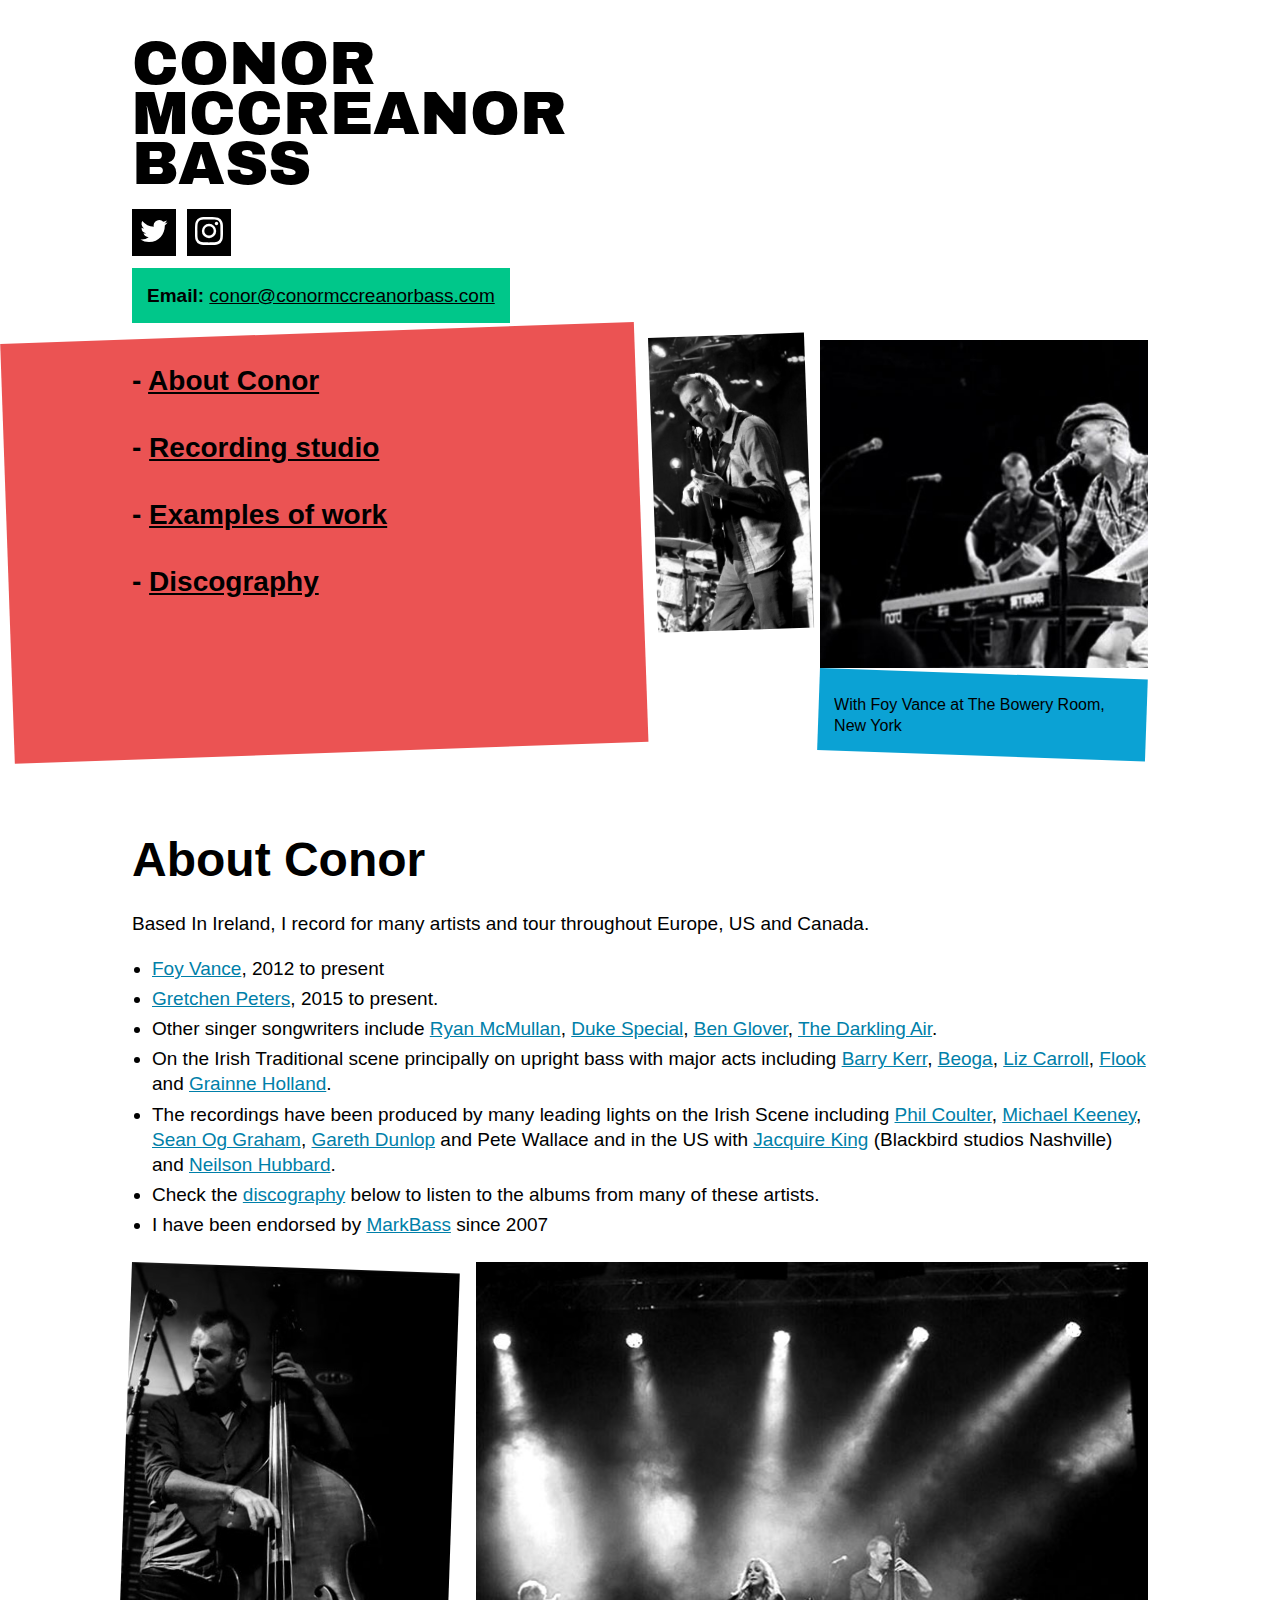
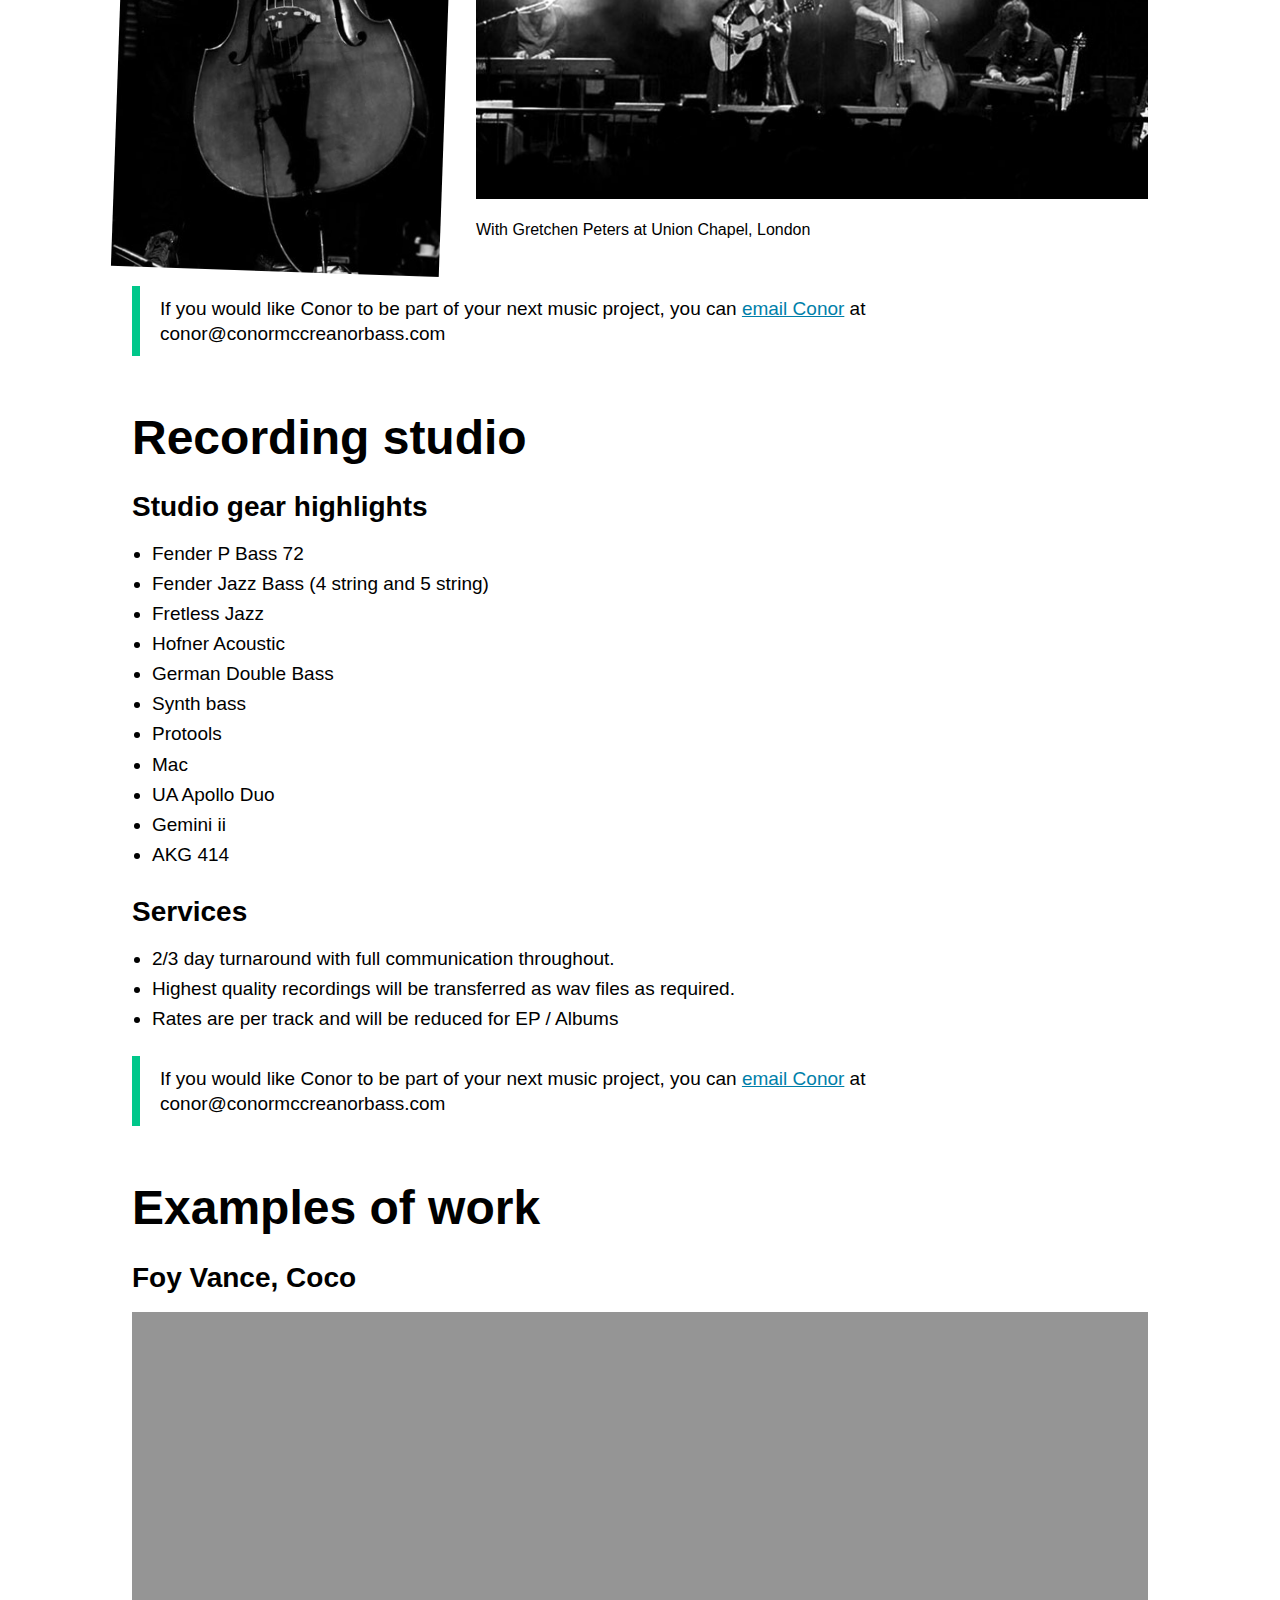
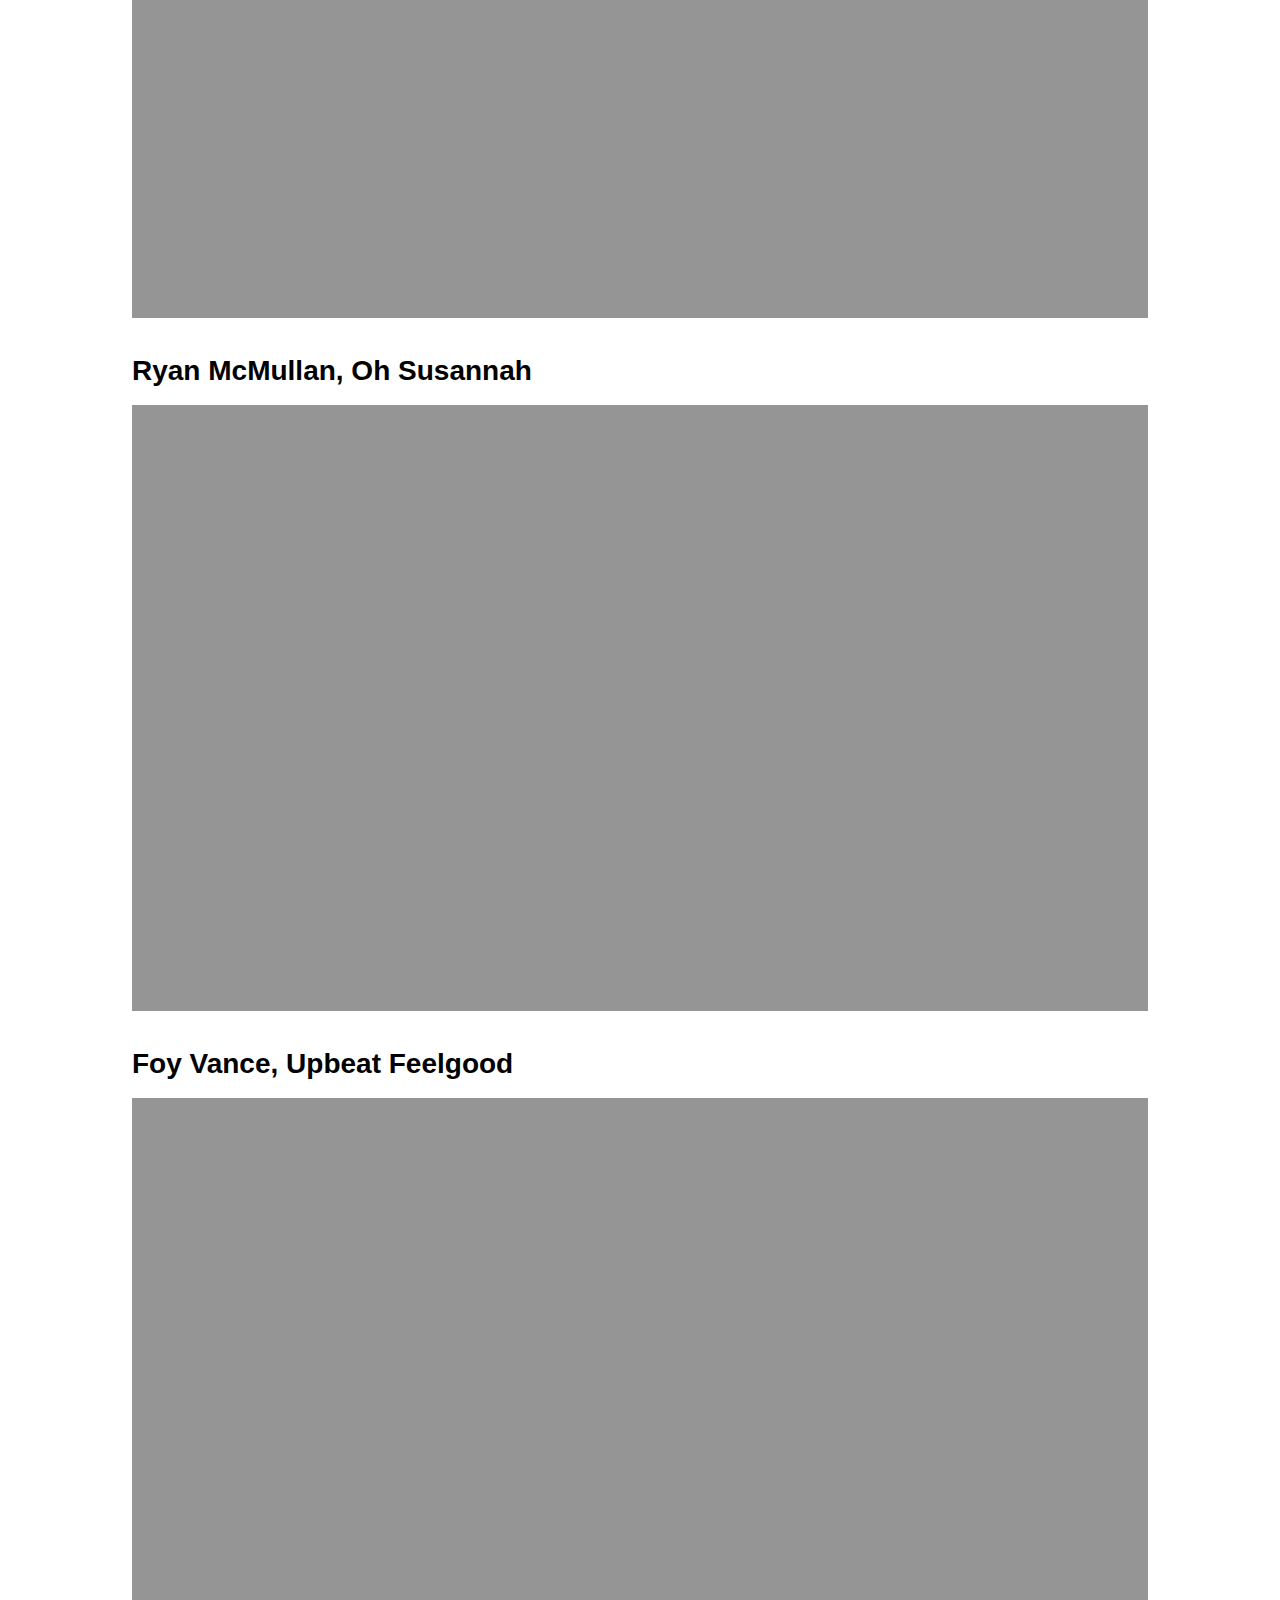
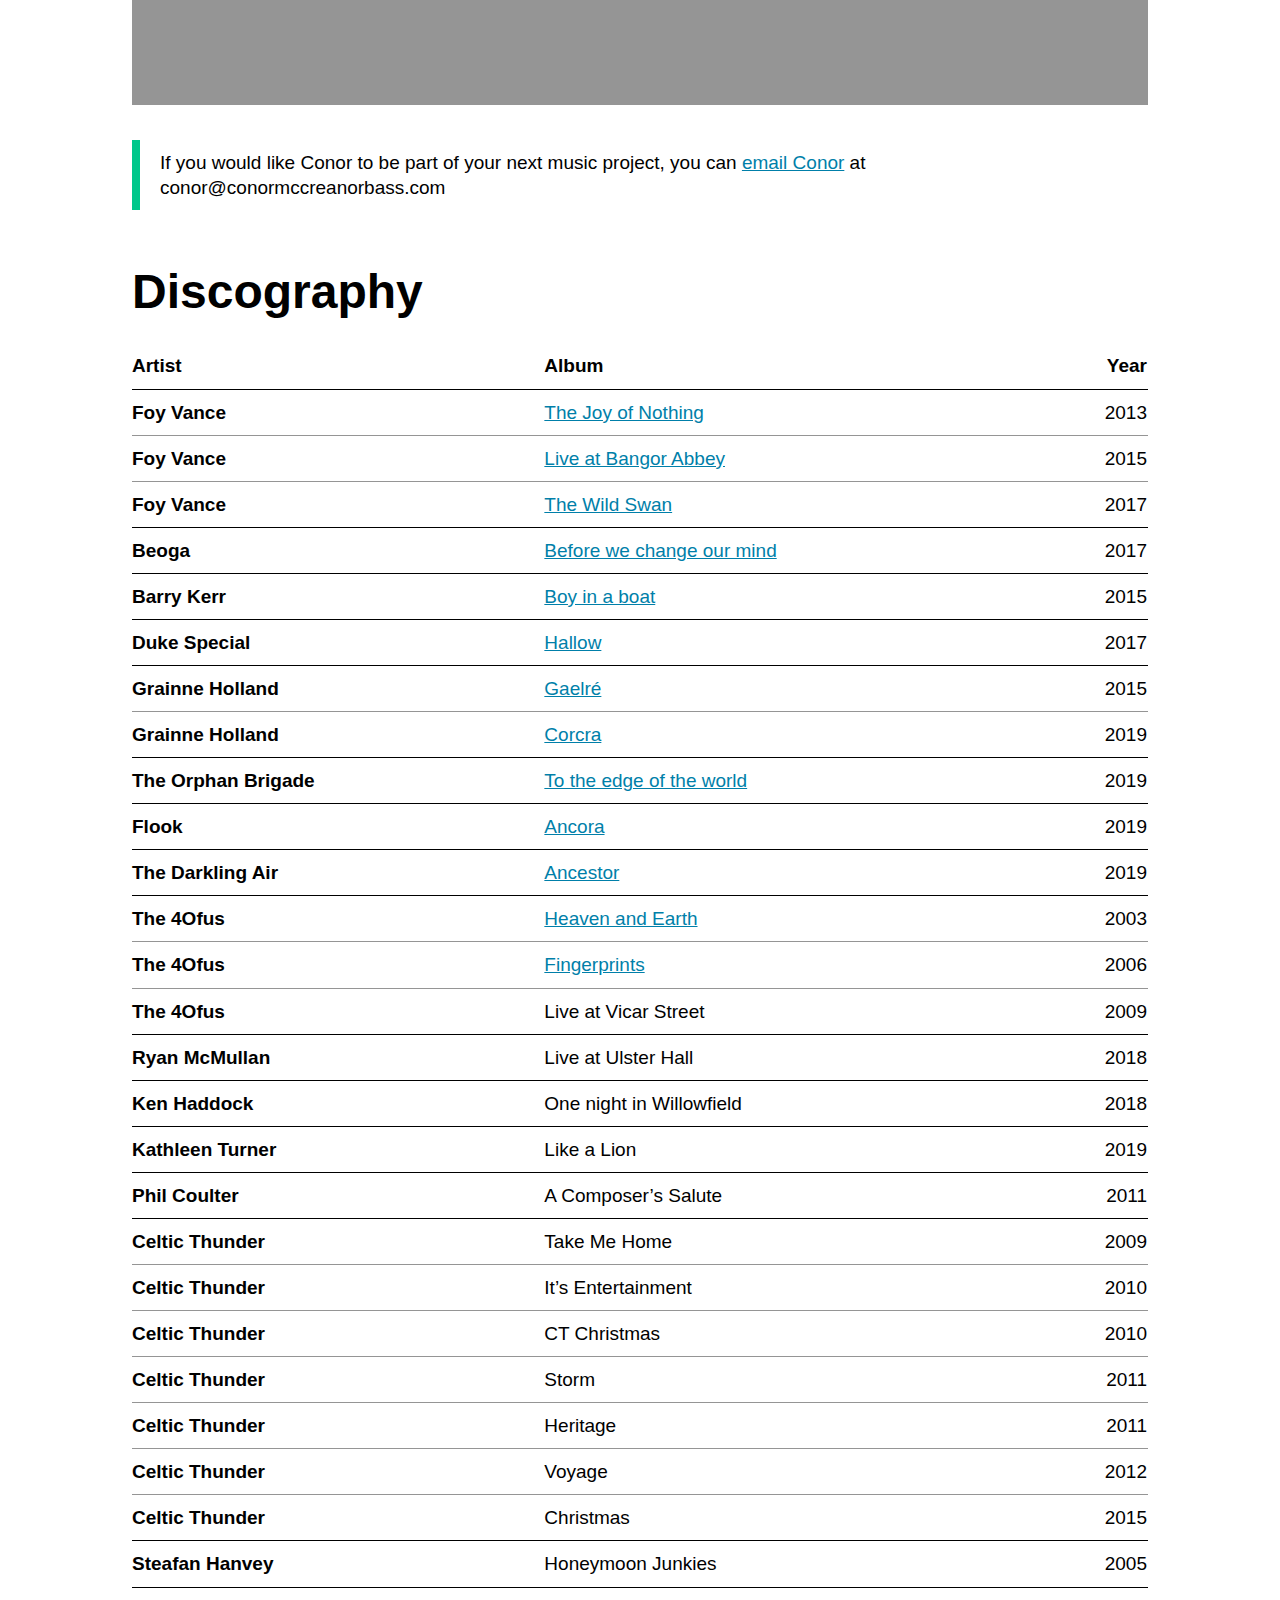
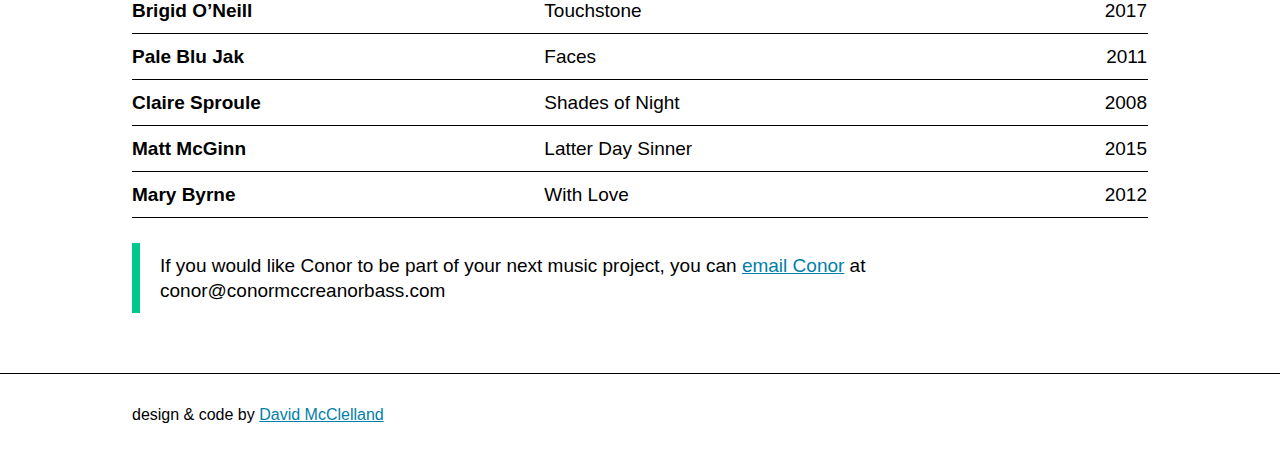
==== commit e6e74e1a: "add favicons" ====
--- a/index.html
+++ b/index.html
@@ -4,11 +4,14 @@
 
 <head>
   <meta charset="utf-8">
+  <title>Conor McCreanor Bass</title>
   <meta name="viewport" content="width=device-width, initial-scale=1, viewport-fit=cover">
   <meta http-equiv="X-UA-Compatible" content="IE=edge">
-
-  <title>Conor McCreanor Bass</title>
-
+  <link rel="shortcut icon" sizes="16x16 32x32 48x48" href="/assets/icons/favicon.ico" type="image/x-icon">
+  <link rel="mask-icon" href="/assets/icons/conor-mask-icon.svg" color="#000000"> 
+  <link rel="apple-touch-icon" sizes="180x180" href="/assets/icons/conor-apple-touch-icon-180x180.png">
+  <link rel="apple-touch-icon" sizes="167x167" href="/assets/icons/conor-apple-touch-icon-167x167.png">
+  <link rel="apple-touch-icon" sizes="152x152" href="/assets/icons/conor-apple-touch-icon-152x152.png">
   <link rel="stylesheet" href="css/all.min.css">
 </head>
 
@@ -63,15 +66,13 @@
           </div>
 
           <div class="base-grid-column--one-sixth conor-hide--small">
-            <img class="base-image conor-rotate--minus2 base-top-margin--1 base-bottom-margin--0"
-              src="./assets/conor-bass-alone_crop.jpg" alt="" aria-describedby="image-caption01">
+            <img class="base-image conor-rotate--minus2 base-top-margin--1 base-bottom-margin--0" src="./assets/conor-bass-alone_crop.jpg" alt="">
           </div>
           <div class="base-grid-column--two-sixths">
-            <img class="base-image base-top-margin--2 base-bottom-margin--0" src="./assets/conor-bass-foy_crop.jpg" alt=""
-              aria-describedby="image-caption01">
+            <img class="base-image base-top-margin--2 base-bottom-margin--0" src="./assets/conor-bass-foy_crop.jpg" alt="" aria-describedby="image-caption01">
               <div class=" conor-rotate--plus2 base-body-block base-bg--cyan">
             <p id="image-caption01" class="base-body-small conor-rotate--minus2 base-top-margin--3 base-bottom-margin--0">
-              Image: Conor with Foy Vance at The Bowery Room, New York.
+              With Foy Vance at The Bowery Room, New York
             </p>
           </div>
           </div>
@@ -103,15 +104,12 @@
         </ul>
       <div class="base-grid-row">
         <div class="base-grid-column--one-third">
-          <img class="base-image conor-rotate--plus2" alt="" src="assets/conor-bass-alone2.jpg" aria-describedby="image-caption02">
+          <img class="base-image conor-rotate--plus2" alt="" src="assets/conor-bass-alone2.jpg">
+        </div>
+        <div class="base-grid-column--two-thirds">
+          <img class="base-image" alt="" src="assets/conor-bass-GretchenPeters-1.jpg" aria-describedby="image-caption02">
           <p id="image-caption02" class="base-body-small base-bottom-margin--6">
-            Image: Conor McCreanor
-          </p>
-        </div>
-        <div class="base-grid-column--two-thirds">
-          <img class="base-image" alt="" src="assets/conor-bass-GretchenPeters-1.jpg" aria-describedby="image-caption03">
-          <p id="image-caption03" class="base-body-small base-bottom-margin--6">
-            Image: Conor playing with Gretchen Peters on her 'Dancing with the Beast' UK tour 2018.
+            With Gretchen Peters at Union Chapel, London
           </p>
         </div>
       </div>
@@ -202,6 +200,41 @@
                   <td class="base-table__cell"><a href="https://www.youtube.com/playlist?list=OLAK5uy_l_yizig2xnK-xtmgeHiJ3w_nl0GagEmCw" class="base-link"><span class="base-visually-hidden">Listen to album '</span>Before we change our mind<span class="base-visually-hidden">' on You Tube</span></a></td>
                   <td class="base-table__cell--numeric">2017</td>
                 </tr>
+                <tr class="base-table__row">
+                  <th scope="row" class="base-table__header">Barry Kerr</th>
+                  <td class="base-table__cell"><a href="https://www.youtube.com/watch?v=X9S2I3szs0E&list=PLe23tsolmkvX9WCB1KgCFwaMa8gH3evot&index=13" class="base-link"><span class="base-visually-hidden">Listen to album '</span>Boy in a boat<span class="base-visually-hidden">' on You Tube</span></a></td>
+                  <td class="base-table__cell--numeric">2015</td>
+                </tr>
+                <tr class="base-table__row">
+                  <th scope="row" class="base-table__header">Duke Special</th>
+                  <td class="base-table__cell"><a href="https://www.youtube.com/watch?v=4NM1-IXH-wo&list=OLAK5uy_kAqLM_7DUZLdwk3t-ObiBZ7U03hVmgPDE&index=3" class="base-link"><span class="base-visually-hidden">Listen to album '</span>Hallow<span class="base-visually-hidden">' on You Tube</span></a></td>
+                  <td class="base-table__cell--numeric">2017</td>
+                </tr>
+                <tr class="base-table__row base-border--gray">
+                  <th scope="row" class="base-table__header" lang="ga">Grainne Holland</th>
+                  <td class="base-table__cell"><a href="https://www.youtube.com/playlist?list=OLAK5uy_kaKNcYFI_FpkfKBExHk738Iyh4V4KlHJ8" class="base-link"><span class="base-visually-hidden">Listen to album '</span><span lang="ga">Gaelré</span><span class="base-visually-hidden">' on You Tube</span></a></td>
+                  <td class="base-table__cell--numeric">2015</td>
+                </tr>
+                <tr class="base-table__row">
+                  <th scope="row" class="base-table__header" lang="ga">Grainne Holland</th>
+                  <td class="base-table__cell"><a href="https://www.youtube.com/playlist?list=OLAK5uy_ng17Hkae3J0MLAoELBPONeP9svZhbzAgA" lang="ga" class="base-link"><span class="base-visually-hidden">Listen to album '</span><span lang="ga">Corcra</span><span class="base-visually-hidden">' on You Tube</span></a></td>
+                  <td class="base-table__cell--numeric">2019</td>
+                </tr>
+                <tr class="base-table__row">
+                  <th scope="row" class="base-table__header">The Orphan Brigade</th>
+                  <td class="base-table__cell"><a href="https://www.youtube.com/playlist?list=OLAK5uy_mMI8-x3_qhf5vit9uQNbg7Mjy2em-B12Y" class="base-link"><span class="base-visually-hidden">Listen to album '</span>To the edge of the world<span class="base-visually-hidden">' on You Tube</span></a></td>
+                  <td class="base-table__cell--numeric">2019</td>
+                </tr>
+                <tr class="base-table__row">
+                  <th scope="row" class="base-table__header">Flook</th>
+                  <td class="base-table__cell"><a href="https://www.youtube.com/watch?v=joCWugUIK3E" class="base-link"><span class="base-visually-hidden">Listen to album '</span>Ancora<span class="base-visually-hidden">' on You Tube</span></a></td>
+                  <td class="base-table__cell--numeric">2019</td>
+                </tr>
+                <tr class="base-table__row">
+                  <th scope="row" class="base-table__header">The Darkling Air</th>
+                  <td class="base-table__cell"><a href="https://www.youtube.com/watch?v=LMDadh0-nTA" class="base-link"><span class="base-visually-hidden">Listen to album '</span>Ancestor<span class="base-visually-hidden">' on You Tube</span></a></td>
+                  <td class="base-table__cell--numeric">2019</td>
+                </tr>
                 <tr class="base-table__row base-border--gray">
                   <th scope="row" class="base-table__header">The 4Ofus</th>
                   <td class="base-table__cell"><a href="https://www.youtube.com/watch?v=IK1Cvq9Eydg" class="base-link"><span class="base-visually-hidden">Listen to album '</span>Heaven and Earth<span class="base-visually-hidden">' on You Tube</span></a></td>
@@ -217,40 +250,20 @@
                   <td class="base-table__cell">Live at Vicar Street</td>
                   <td class="base-table__cell--numeric">2009</td>
                 </tr>
-                <tr class="base-table__row base-border--gray">
-                  <th scope="row" class="base-table__header" lang="ga">Grainne Holland</th>
-                  <td class="base-table__cell"><a href="https://www.youtube.com/playlist?list=OLAK5uy_kaKNcYFI_FpkfKBExHk738Iyh4V4KlHJ8" class="base-link"><span class="base-visually-hidden">Listen to album '</span><span lang="ga">Gaelré</span><span class="base-visually-hidden">' on You Tube</span></a></td>
-                  <td class="base-table__cell--numeric">2015</td>
-                </tr>
-                <tr class="base-table__row">
-                  <th scope="row" class="base-table__header" lang="ga">Grainne Holland</th>
-                  <td class="base-table__cell"><a href="https://www.youtube.com/playlist?list=OLAK5uy_ng17Hkae3J0MLAoELBPONeP9svZhbzAgA" lang="ga" class="base-link"><span class="base-visually-hidden">Listen to album '</span><span lang="ga">Corcra</span><span class="base-visually-hidden">' on You Tube</span></a></td>
-                  <td class="base-table__cell--numeric">2019</td>
-                </tr>
-                <tr class="base-table__row">
-                  <th scope="row" class="base-table__header">The Orphan Brigade</th>
-                  <td class="base-table__cell"><a href="https://www.youtube.com/playlist?list=OLAK5uy_mMI8-x3_qhf5vit9uQNbg7Mjy2em-B12Y" class="base-link"><span class="base-visually-hidden">Listen to album '</span>To the edge of the world<span class="base-visually-hidden">' on You Tube</span></a></td>
-                  <td class="base-table__cell--numeric">2019</td>
-                </tr>
-                <tr class="base-table__row">
-                  <th scope="row" class="base-table__header">Barry Kerr</th>
-                  <td class="base-table__cell"><a href="https://www.youtube.com/watch?v=X9S2I3szs0E&list=PLe23tsolmkvX9WCB1KgCFwaMa8gH3evot&index=13" class="base-link"><span class="base-visually-hidden">Listen to album '</span>Boy in a boat<span class="base-visually-hidden">' on You Tube</span></a></td>
-                  <td class="base-table__cell--numeric">2015</td>
-                </tr>
-                <tr class="base-table__row">
-                  <th scope="row" class="base-table__header">Flook</th>
-                  <td class="base-table__cell"><a href="https://www.youtube.com/watch?v=joCWugUIK3E" class="base-link"><span class="base-visually-hidden">Listen to album '</span>Ancora<span class="base-visually-hidden">' on You Tube</span></a></td>
-                  <td class="base-table__cell--numeric">2019</td>
-                </tr>
-                <tr class="base-table__row">
-                  <th scope="row" class="base-table__header">The Darkling Air</th>
-                  <td class="base-table__cell"><a href="https://www.youtube.com/watch?v=LMDadh0-nTA" class="base-link"><span class="base-visually-hidden">Listen to album '</span>Ancestor<span class="base-visually-hidden">' on You Tube</span></a></td>
-                  <td class="base-table__cell--numeric">2019</td>
-                </tr>
-                <tr class="base-table__row">
-                  <th scope="row" class="base-table__header">Duke Special</th>
-                  <td class="base-table__cell"><a href="https://www.youtube.com/watch?v=4NM1-IXH-wo&list=OLAK5uy_kAqLM_7DUZLdwk3t-ObiBZ7U03hVmgPDE&index=3" class="base-link"><span class="base-visually-hidden">Listen to album '</span>Hallow<span class="base-visually-hidden">' on You Tube</span></a></td>
-                  <td class="base-table__cell--numeric">2017</td>
+                <tr class="base-table__row">
+                  <th scope="row" class="base-table__header">Ryan McMullan</th>
+                  <td class="base-table__cell">Live at Ulster Hall</td>
+                  <td class="base-table__cell--numeric">2018</td>
+                </tr>
+                <tr class="base-table__row">
+                  <th scope="row" class="base-table__header">Ken Haddock</th>
+                  <td class="base-table__cell">One night in Willowfield</td>
+                  <td class="base-table__cell--numeric">2018</td>
+                </tr>
+                <tr class="base-table__row">
+                  <th scope="row" class="base-table__header">Kathleen Turner</th>
+                  <td class="base-table__cell">Like a Lion</td>
+                  <td class="base-table__cell--numeric">2019</td>
                 </tr>
                 <tr class="base-table__row">
                   <th scope="row" class="base-table__header">Phil Coulter</th>
@@ -293,39 +306,29 @@
                   <td class="base-table__cell--numeric">2015</td>
                 </tr>
                 <tr class="base-table__row">
+                  <th scope="row" class="base-table__header">Steafan Hanvey</th>
+                  <td class="base-table__cell">Honeymoon Junkies</td>
+                  <td class="base-table__cell--numeric">2005</td>
+                </tr>
+                <tr class="base-table__row">
+                  <th scope="row" class="base-table__header">Brigid O’Neill</th>
+                  <td class="base-table__cell">Touchstone</td>
+                  <td class="base-table__cell--numeric">2017</td>
+                </tr>
+                <tr class="base-table__row">
+                  <th scope="row" class="base-table__header">Pale Blu Jak</th>
+                  <td class="base-table__cell">Faces</td>
+                  <td class="base-table__cell--numeric">2011</td>
+                </tr>
+                <tr class="base-table__row">
                   <th scope="row" class="base-table__header">Claire Sproule</th>
                   <td class="base-table__cell">Shades of Night</td>
                   <td class="base-table__cell--numeric">2008</td>
                 </tr>
                 <tr class="base-table__row">
-                  <th scope="row" class="base-table__header">Kathleen Turner</th>
-                  <td class="base-table__cell">Like a Lion</td>
-                  <td class="base-table__cell--numeric">2019</td>
-                </tr>
-                <tr class="base-table__row">
-                  <th scope="row" class="base-table__header">Brigid O’Neill</th>
-                  <td class="base-table__cell">Touchstone</td>
-                  <td class="base-table__cell--numeric">2017</td>
-                </tr>
-                <tr class="base-table__row">
-                  <th scope="row" class="base-table__header">Pale Blu Jak</th>
-                  <td class="base-table__cell">Faces</td>
-                  <td class="base-table__cell--numeric">2011</td>
-                </tr>
-                <tr class="base-table__row">
-                  <th scope="row" class="base-table__header">Ryan McMullan</th>
-                  <td class="base-table__cell">Live at Ulster Hall</td>
-                  <td class="base-table__cell--numeric">2018</td>
-                </tr>
-                <tr class="base-table__row">
-                  <th scope="row" class="base-table__header">Ken Haddock</th>
-                  <td class="base-table__cell">One night in Willowfield</td>
-                  <td class="base-table__cell--numeric">2018</td>
-                </tr>
-                <tr class="base-table__row">
-                  <th scope="row" class="base-table__header">Steafan Hanvey</th>
-                  <td class="base-table__cell">Honeymoon Junkies</td>
-                  <td class="base-table__cell--numeric">2005</td>
+                  <th scope="row" class="base-table__header">Matt McGinn</th>
+                  <td class="base-table__cell">Latter Day Sinner</td>
+                  <td class="base-table__cell--numeric">2015</td>
                 </tr>
                 <tr class="base-table__row">
                   <th scope="row" class="base-table__header">Mary Byrne</th>
--- a/css/all.min.css
+++ b/css/all.min.css
@@ -1,2 +1,2 @@
-/*! normalize.css v8.0.1 | MIT License | github.com/necolas/normalize.css */@import url("https://fonts.googleapis.com/css2?family=Inter&family=Roboto+Slab&display=swap");@import url("https://fonts.googleapis.com/css2?family=Work+Sans:wght@600&display=swap");@import url("https://fonts.googleapis.com/css2?family=Archivo+Black&display=swap");html{line-height:1.15;-webkit-text-size-adjust:100%;-moz-text-size-adjust:100%;-ms-text-size-adjust:100%;text-size-adjust:100%}body{margin:0}main{display:block}h1{font-size:2em;margin:0.67em 0}hr{-webkit-box-sizing:content-box;box-sizing:content-box;height:0;overflow:visible}pre{font-family:monospace, monospace;font-size:1em}a{background-color:transparent}abbr[title]{border-bottom:none;text-decoration:underline;-webkit-text-decoration:underline dotted;text-decoration:underline dotted}b,strong{font-weight:bolder}code,kbd,samp{font-family:monospace, monospace;font-size:1em}small{font-size:80%}sub,sup{font-size:75%;line-height:0;position:relative;vertical-align:baseline}sub{bottom:-0.25em}sup{top:-0.5em}img{border-style:none}button,input,optgroup,select,textarea{font-family:inherit;font-size:100%;line-height:1.15;margin:0}button,input{overflow:visible}button,select{text-transform:none}button,[type="button"],[type="reset"],[type="submit"]{-moz-appearance:button;-webkit-appearance:button;appearance:button}button::-moz-focus-inner,[type="button"]::-moz-focus-inner,[type="reset"]::-moz-focus-inner,[type="submit"]::-moz-focus-inner{border-style:none;padding:0}button:-moz-focusring,[type="button"]:-moz-focusring,[type="reset"]:-moz-focusring,[type="submit"]:-moz-focusring{outline:1px dotted ButtonText}fieldset{padding:0.35em 0.75em 0.625em}legend{-webkit-box-sizing:border-box;box-sizing:border-box;color:inherit;display:table;max-width:100%;padding:0;white-space:normal}progress{vertical-align:baseline}textarea{overflow:auto}[type="checkbox"],[type="radio"]{-webkit-box-sizing:border-box;box-sizing:border-box;padding:0}[type="number"]::-webkit-inner-spin-button,[type="number"]::-webkit-outer-spin-button{height:auto}[type="search"]{-webkit-appearance:textfield;outline-offset:-2px}[type="search"]::-webkit-search-decoration{-webkit-appearance:none}::-webkit-file-upload-button{-moz-appearance:button;-webkit-appearance:button;appearance:button;font:inherit}details{display:block}summary{display:list-item}template{display:none}[hidden]{display:none}*,*::before,*::after{-webkit-box-sizing:border-box;box-sizing:border-box}button{background-color:transparent;color:inherit;border-width:0;padding:0;cursor:pointer}figure{margin:0}input::-moz-focus-inner{border:0;padding:0;margin:0}ul,ol,dd{margin:0;padding:0;list-style:none}h1,h2,h3,h4,h5,h6{margin:0;font-size:inherit;font-weight:inherit}p{margin:0}cite{font-style:normal}fieldset{border-width:0;padding:0;margin:0}.base-html{font-size:10px;-webkit-text-size-adjust:100%;-moz-text-size-adjust:100%;-ms-text-size-adjust:100%;text-size-adjust:100%}.base-bg--cyan{background-color:#0BA2D4 !important}.base-bg--dark-cyan{background-color:#296087 !important}.base-bg--blue{background-color:#007fa9 !important}.base-bg--dark-blue{background-color:#003078 !important}.base-bg--purple{background-color:#4c2c92 !important}.base-bg--black{background-color:#000 !important}.base-bg--yellow{background-color:#fd0 !important}.base-bg--white{background-color:#fff !important}.base-bg--off-white{background-color:#fdfbfb !important}.base-bg--green{background-color:#00C78A !important}.base-bg--dark-green{background-color:#066347 !important}.base-bg--gray{background-color:#959595 !important}.base-bg--blank{background-color:rgba(0,0,0,0) !important}.base-bg--pink{background-color:#EB5353 !important}.base-bg--dark-pink{background-color:#922e2e !important}.base-bg--red{background-color:#f33f33 !important}.base-border--cyan{border-color:#0BA2D4 !important}.base-border--dark-cyan{border-color:#296087 !important}.base-border--blue{border-color:#007fa9 !important}.base-border--dark-blue{border-color:#003078 !important}.base-border--purple{border-color:#4c2c92 !important}.base-border--black{border-color:#000 !important}.base-border--yellow{border-color:#fd0 !important}.base-border--white{border-color:#fff !important}.base-border--off-white{border-color:#fdfbfb !important}.base-border--green{border-color:#00C78A !important}.base-border--dark-green{border-color:#066347 !important}.base-border--gray{border-color:#959595 !important}.base-border--blank{border-color:rgba(0,0,0,0) !important}.base-border--pink{border-color:#EB5353 !important}.base-border--dark-pink{border-color:#922e2e !important}.base-border--red{border-color:#f33f33 !important}.base-width-container{max-width:1016px;position:relative;margin-left:1.6rem;margin-right:1.6rem}@media (min-width: 641px){.base-width-container{margin-left:3.2rem;margin-right:3.2rem}}@media (min-width: 769px){.base-width-container{margin-left:3.2rem;margin-right:3.2rem}}@media (min-width: 1080px){.base-width-container{margin-left:auto;margin-right:auto}}.base-main-wrapper{padding-top:3rem;padding-bottom:2rem}@media (min-width: 641px){.base-main-wrapper{padding-top:5rem;padding-bottom:4rem}}.base-bottom-margin--0{margin-bottom:0 !important}.base-bottom-margin--1{margin-bottom:.5rem !important}.base-bottom-margin--2{margin-bottom:.7rem !important}.base-bottom-margin--3{margin-bottom:1rem !important}.base-bottom-margin--4{margin-bottom:1.5rem !important}.base-bottom-margin--5{margin-bottom:2rem !important}.base-bottom-margin--6{margin-bottom:2.5rem !important}.base-bottom-margin--7{margin-bottom:3rem !important}.base-bottom-margin--8{margin-bottom:3.5rem !important}.base-bottom-margin--9{margin-bottom:4rem !important}.base-bottom-margin--10{margin-bottom:5rem !important}.base-bottom-margin--11{margin-bottom:6rem !important}.base-bottom-margin--12{margin-bottom:7rem !important}.base-top-margin--0{margin-top:0 !important}.base-top-margin--1{margin-top:.5rem !important}.base-top-margin--2{margin-top:.7rem !important}.base-top-margin--3{margin-top:1rem !important}.base-top-margin--4{margin-top:1.5rem !important}.base-top-margin--5{margin-top:2rem !important}.base-top-margin--6{margin-top:2.5rem !important}.base-top-margin--7{margin-top:3rem !important}.base-top-margin--8{margin-top:3.5rem !important}.base-top-margin--9{margin-top:4rem !important}.base-top-margin--10{margin-top:5rem !important}.base-top-margin--11{margin-top:6rem !important}.base-top-margin--12{margin-top:7rem !important}.base-grid-row{margin-left:-0.8rem;margin-right:-0.8rem}.base-grid-row::after{content:"";display:block;clear:both}.base-grid-column--one-sixth{width:100%;padding:0 .8rem}@media (min-width: 641px){.base-grid-column--one-sixth{float:left;width:16.6666%}}.base-grid-column--one-quarter{width:100%;padding:0 .8rem}@media (min-width: 641px){.base-grid-column--one-quarter{float:left;width:25%}}.base-grid-column--one-third{width:100%;padding:0 .8rem}@media (min-width: 641px){.base-grid-column--one-third{float:left;width:33.3333%}}.base-grid-column--one-half{width:100%;padding:0 .8rem}@media (min-width: 641px){.base-grid-column--one-half{float:left;width:50%}}.base-grid-column--two-sixths{width:100%;padding:0 .8rem}@media (min-width: 641px){.base-grid-column--two-sixths{float:left;width:33.3333%}}.base-grid-column--two-thirds{width:100%;padding:0 .8rem}@media (min-width: 641px){.base-grid-column--two-thirds{float:left;width:66.6666%}}.base-grid-column--three-quarters{width:100%;padding:0 .8rem}@media (min-width: 641px){.base-grid-column--three-quarters{float:left;width:75%}}.base-grid-column--full{width:100%;padding:0 .8rem}@media (min-width: 641px){.base-grid-column--full{float:left;width:100%}}.base-heading-h1{font-family:Arial,sans-serif;line-height:1.32;font-weight:700;color:#000;margin-top:0;display:block;font-size:3.6rem;margin-bottom:1.5rem}@media (min-width: 641px){.base-heading-h1{font-size:4.8rem;margin-bottom:2rem}}.base-heading-h2{font-family:Arial,sans-serif;line-height:1.32;font-weight:700;color:#000;margin-top:0;display:block;font-size:3rem;margin-bottom:1.5rem}@media (min-width: 641px){.base-heading-h2{font-size:3.6rem;margin-bottom:2rem}}.base-heading-h3{font-family:Arial,sans-serif;line-height:1.32;font-weight:700;color:#000;margin-top:0;display:block;font-size:2.4rem;margin-bottom:1.5rem}@media (min-width: 641px){.base-heading-h3{font-size:2.8rem;margin-bottom:1.5rem}}.base-heading-h4{font-family:Arial,sans-serif;line-height:1.32;font-weight:700;color:#000;margin-top:0;display:block;font-size:2rem;margin-bottom:1.5rem}@media (min-width: 641px){.base-heading-h4{font-size:2.1rem;margin-bottom:1.5rem}}.base-body+.base-heading-h2,.base-list+.base-heading-h2{padding-top:.7rem}.base-body-l+.base-heading-h2{padding-top:0}@media (min-width: 641px){.base-body-l+.base-heading-h2{padding-top:.5rem}}.base-body+.base-heading-h3,.base-list+.base-heading-h3{padding-top:.7rem}.base-body+.base-heading-h4,.base-list+.base-heading-h4{padding-top:.7rem}@media (min-width: 641px){.base-body+.base-heading-h4,.base-list+.base-heading-h4{padding-top:0}}.base-body-large{font-family:Arial,sans-serif;line-height:1.32;font-weight:400;color:#000;margin-top:0;display:block;font-size:2.2rem;margin-bottom:2.5rem}@media (min-width: 641px){.base-body-large{font-size:2.4rem;margin-bottom:3rem}}.base-body{font-family:Arial,sans-serif;line-height:1.32;font-weight:400;color:#000;margin-top:0;display:block;font-size:1.6rem;margin-bottom:1.5rem}@media (min-width: 641px){.base-body{font-size:1.9rem;margin-bottom:2rem}}.base-body-small{font-family:Arial,sans-serif;line-height:1.32;font-weight:400;color:#000;margin-top:0;display:block;font-size:1.4rem;margin-bottom:1.5rem}@media (min-width: 641px){.base-body-small{font-size:1.6rem;margin-bottom:2rem}}.base-body-bold{font-weight:700}.base-list{font-family:Arial,sans-serif;line-height:1.32;font-weight:400;color:#000;margin-top:0;display:block;font-size:1.6rem;margin-bottom:1.5rem;padding-left:2rem}@media (min-width: 641px){.base-list{font-size:1.9rem;margin-bottom:2rem}}.base-list li{margin-bottom:.5rem}.base-list--number{list-style-type:decimal}.base-list--bullet{list-style-type:disc}.base-link{cursor:pointer;color:#007fa9;text-decoration:underline}.base-link:link{color:#007fa9}.base-link:hover{color:#003078}.base-link:visited{color:#4c2c92}.base-link:focus{outline:4px solid #296087;outline-offset:2px;-webkit-box-shadow:0 0 0 2px #fff;box-shadow:0 0 0 2px #fff;border:0}.base-body-block{padding:1rem;display:inline-block}@media (min-width: 641px){.base-body-block{padding:1.5rem}}.base-font--cyan{color:#0BA2D4 !important}.base-font--dark-cyan{color:#296087 !important}.base-font--blue{color:#007fa9 !important}.base-font--dark-blue{color:#003078 !important}.base-font--purple{color:#4c2c92 !important}.base-font--black{color:#000 !important}.base-font--yellow{color:#fd0 !important}.base-font--white{color:#fff !important}.base-font--off-white{color:#fdfbfb !important}.base-font--green{color:#00C78A !important}.base-font--dark-green{color:#066347 !important}.base-font--gray{color:#959595 !important}.base-font--blank{color:rgba(0,0,0,0) !important}.base-font--pink{color:#EB5353 !important}.base-font--dark-pink{color:#922e2e !important}.base-font--red{color:#f33f33 !important}.base-visually-hidden{position:absolute !important;width:1px !important;height:1px !important;margin:0 !important;padding:0 !important;overflow:hidden !important;clip:rect(0 0 0 0) !important;-webkit-clip-path:inset(50%) !important;clip-path:inset(50%) !important;border:0  !important;white-space:nowrap  !important}.base-visually-hidden-focusable{position:absolute !important;width:1px !important;height:1px !important;margin:0 !important;overflow:hidden !important;clip:rect(0 0 0 0) !important;-webkit-clip-path:inset(50%) !important;clip-path:inset(50%) !important;white-space:nowrap !important}.base-visually-hidden-focusable:active,.base-visually-hidden-focusable:focus{position:static !important;width:auto !important;height:auto !important;margin:inherit !important;overflow:visible !important;clip:auto !important;-webkit-clip-path:none !important;clip-path:none !important;white-space:inherit !important}.js-enabled .base-navbutton{display:inline-block}@media (min-width: 641px){.js-enabled .base-navbutton{display:none}}.js-enabled .base-navbar{display:none}@media (min-width: 641px){.js-enabled .base-navbar{display:block}}.base-block{background-color:#000;border-top:1px solid transparent;border-bottom:1px solid transparent;padding-top:1.5rem;margin-bottom:1.5rem;display:block}@media (min-width: 641px){.base-block{padding-top:2rem;margin-bottom:2rem}}.base-image{max-width:680px;width:100%;margin-top:0;margin-bottom:1.5rem;display:block}@media (min-width: 641px){.base-image{margin-bottom:2rem}}.base-image--centre{margin-left:auto;margin-right:auto}.base-header{background-color:inherit;border-bottom:1px solid #000}.base-header-flex{display:-webkit-box;display:-ms-flexbox;display:flex;-webkit-box-orient:horizontal;-webkit-box-direction:normal;-ms-flex-flow:row wrap;flex-flow:row wrap;-webkit-box-pack:justify;-ms-flex-pack:justify;justify-content:space-between}@media (min-width: 641px){.base-header-flex{display:block}}.base-header-logo{font-family:Arial,sans-serif;font-size:2.1rem;line-height:1.32;font-weight:700;color:inherit;display:inline-block;padding:1.5rem 0;max-width:70vw}@media (min-width: 641px){.base-header-logo{font-size:2.8rem;padding:2rem 0;max-width:100vw}}.base-navbutton{-ms-flex-item-align:center;-ms-grid-row-align:center;align-self:center;color:inherit;display:none;cursor:pointer;font-family:Arial,sans-serif;font-size:1.6rem;line-height:1.32;font-weight:400;padding:1.2rem 0}.base-navbutton:focus{outline:4px solid #296087;outline-offset:2px;-webkit-box-shadow:0 0 0 2px #fff;box-shadow:0 0 0 2px #fff;border:0}.base-navbutton[aria-expanded="false"]::after{display:inline-block;width:0;height:0;border-style:solid;border-color:transparent;-webkit-clip-path:polygon(0% 0%, 50% 100%, 100% 0%);clip-path:polygon(0% 0%, 50% 100%, 100% 0%);border-width:1rem .8rem 0 .8rem;content:" ";margin-left:5px;border-top-color:currentColor}.base-navbutton[aria-expanded="true"]::after{display:inline-block;width:0;height:0;border-style:solid;border-color:transparent;-webkit-clip-path:polygon(0% 100%, 50% 0%, 100% 100%);clip-path:polygon(0% 100%, 50% 0%, 100% 100%);border-width:0 .8rem 1rem .8rem;content:" ";margin-left:5px;border-bottom-color:currentColor}@media (min-width: 641px){.base-navbutton{font-size:1.9rem;display:none}}.base-navbar{border-bottom:1px solid #000;position:relative;margin-left:0;margin-right:0;max-width:1016px}@media (min-width: 641px){.base-navbar{margin-left:3.2rem;margin-right:3.2rem}}@media (min-width: 769px){.base-navbar{margin-left:3.2rem;margin-right:3.2rem}}@media (min-width: 1080px){.base-navbar{margin-left:auto;margin-right:auto}}.base-navbar--open{display:block !important}.base-navitem{margin:0;display:block;border-bottom:1px solid #959595;padding:0rem 1.5rem}.base-navitem:last-child{border-bottom:0}@media (min-width: 641px){.base-navitem{display:inline-block;padding:0;border-bottom:none}}.base-navlink{cursor:pointer;font-family:Arial,sans-serif;font-size:1.6rem;line-height:1.32;font-weight:400;color:inherit;text-decoration:none;padding:1.1rem .1rem;display:block;background-color:#fff;margin:.3rem 0}@media (min-width: 641px){.base-navlink{padding:1.5rem .8rem;font-size:1.9rem;margin-right:.3rem}}.base-navlink:link{color:inherit}.base-navlink:visited{color:inherit}.base-navlink:hover{color:inherit;text-decoration:underline}.base-navlink:focus{outline:4px solid #296087;outline-offset:2px;-webkit-box-shadow:0 0 0 2px #fff;box-shadow:0 0 0 2px #fff;border:0}.base-navlink[aria-current=page]{color:inherit;border-bottom:0.4rem solid #000;padding-bottom:.7rem;font-weight:700;-webkit-box-shadow:0 0.3rem 0 0 #000;box-shadow:0 0.3rem 0 0 #000}@media (min-width: 641px){.base-navlink[aria-current=page]{border-bottom-width:.4rem;padding-bottom:1.1rem}}.base-navlink[aria-current=page]:hover{color:inherit;text-decoration:underline}.base-footer{font-family:Arial,sans-serif;font-size:1.6rem;line-height:1.32;font-weight:400;border-top:1px solid #000;padding-bottom:3rem}@media (min-width: 641px){.base-footer{font-size:1.6rem;padding-bottom:3rem}}.base-footer-navitem{display:block;margin-top:2rem}@media (min-width: 641px){.base-footer-navitem{display:inline-block;margin-top:3rem;padding-right:4rem}}.base-table__responsive{overflow:auto}.base-table__responsive:focus{outline:3px solid #fd0;color:inherit}.base-table{font-family:Arial,sans-serif;font-size:1.6rem;line-height:1.32;font-weight:400;color:#000;margin-top:0;margin-bottom:2.5rem;width:100%;border-spacing:0;border-collapse:collapse}@media (min-width: 641px){.base-table{font-size:1.9rem;margin-bottom:2.5rem}}.base-table__caption{font-weight:700;display:table-caption;text-align:left}.base-table__row{border-bottom:1px solid #000}.base-table__head{font-weight:700}.base-table__head .base-table__row{border-color:#000}.base-table__body{font-weight:400}.base-table__body .base-table__row{border-color:#000}.base-table__header,.base-table__cell{padding:1rem 2rem 1rem 0;text-align:left;vertical-align:top}.base-table__header:last-child,.base-table__cell:last-child{padding-right:0}.base-table__header--numeric,.base-table__cell--numeric{text-align:right}.base-table__body{font-weight:400}.base-table__body .base-table__row{border-color:#000}.base-inset-text{padding:1rem 0 1rem 2rem;border-left:0.8rem solid #000;display:block;margin-top:0;margin-bottom:1.5rem}@media (min-width: 641px){.base-inset-text{margin-bottom:2rem}}.base-inset-text .base-body:last-of-type{margin-bottom:0}.conor-header-logo{font-family:"Archivo Black",Arial,sans-serif;text-transform:uppercase;font-size:3rem;line-height:.83;color:inherit;display:block;padding:2.5rem 0 1.5rem 0}@media (min-width: 641px){.conor-header-logo{font-size:6rem;padding:4rem 0 2rem 0}}.conor-social-link{display:inline-block;cursor:pointer;text-decoration:none;background-color:#000;color:#fff;padding:.8rem;margin:0 .8rem 1.2rem 0}.conor-social-link:link{color:#fff}.conor-social-link:visited{color:#fff}.conor-social-link:hover{color:#0BA2D4}.conor-social-link:focus{outline:4px solid #296087;outline-offset:2px;-webkit-box-shadow:0 0 0 2px #fff;box-shadow:0 0 0 2px #fff;border:0}.conor-nav-container{position:relative;overflow:visible}@media (min-width: 641px){.conor-nav-container::after{content:"";position:absolute;z-index:-1;background-color:#EB5353;background-image:url(../assets/conor-scribble.svg);background-repeat:no-repeat;background-position:top left;background-size:contain;background-origin:content-box;-webkit-transform:rotate(-2deg);transform:rotate(-2deg);-webkit-transform-origin:top center;transform-origin:top center;width:49.5%;height:100%;top:0;left:0}}.conor-nav{position:relative;overflow-x:hidden !important;overflow-y:visible !important}.conor-nav::before{content:"";position:absolute;z-index:-1;background-color:#EB5353;-webkit-transform:rotate(-2deg);transform:rotate(-2deg);-webkit-transform-origin:top left;transform-origin:top left;width:100%;height:100%;top:0;left:0;margin-right:1.6rem}@media (min-width: 641px){.conor-nav::before{width:0;height:0}}.conor-navlist{margin-top:1.5rem;margin-bottom:1.5rem;font-family:Arial,sans-serif;font-size:2rem;line-height:1.32;font-weight:700;color:inherit;list-style:none}@media (min-width: 641px){.conor-navlist{font-size:2.8rem}}.conor-navitem{margin:0;padding:.5rem 0;display:block}@media (min-width: 641px){.conor-navitem{padding:1.5rem 0}}.conor-navitem::before{content:"- "}.conor-navlink{cursor:pointer;text-decoration:underline;padding:0;margin:0}.conor-navlink:link{color:inherit}.conor-navlink:visited{color:inherit}.conor-navlink:hover{color:inherit;text-decoration:underline}.conor-navlink:focus{outline:4px solid #296087;outline-offset:2px;-webkit-box-shadow:0 0 0 2px #fff;box-shadow:0 0 0 2px #fff;border:0}.conor-rotate--plus2{-webkit-transform:rotate(2deg);transform:rotate(2deg);-webkit-transform-origin:top left;transform-origin:top left;overflow:hidden}.conor-rotate--minus2{-webkit-transform:rotate(-2deg);transform:rotate(-2deg);-webkit-transform-origin:top left;transform-origin:top left;overflow:hidden}.conor-hide--small{display:none}@media (min-width: 641px){.conor-hide--small{display:block}}.base-video-container{position:relative;display:block;padding-top:3.5rem;padding-bottom:56.25%;height:0;overflow:hidden;margin-bottom:1.5rem}@media (min-width: 641px){.base-video-container{margin-bottom:2rem}}.base-video-container iframe{position:absolute;top:0;left:0;width:100%;height:100%}
+/*! normalize.css v8.0.1 | MIT License | github.com/necolas/normalize.css */@import url("https://fonts.googleapis.com/css2?family=Inter&family=Roboto+Slab&display=swap");@import url("https://fonts.googleapis.com/css2?family=Work+Sans:wght@600&display=swap");@import url("https://fonts.googleapis.com/css2?family=Archivo+Black&display=swap");html{line-height:1.15;-webkit-text-size-adjust:100%;-moz-text-size-adjust:100%;-ms-text-size-adjust:100%;text-size-adjust:100%}body{margin:0}main{display:block}h1{font-size:2em;margin:0.67em 0}hr{-webkit-box-sizing:content-box;box-sizing:content-box;height:0;overflow:visible}pre{font-family:monospace, monospace;font-size:1em}a{background-color:transparent}abbr[title]{border-bottom:none;text-decoration:underline;-webkit-text-decoration:underline dotted;text-decoration:underline dotted}b,strong{font-weight:bolder}code,kbd,samp{font-family:monospace, monospace;font-size:1em}small{font-size:80%}sub,sup{font-size:75%;line-height:0;position:relative;vertical-align:baseline}sub{bottom:-0.25em}sup{top:-0.5em}img{border-style:none}button,input,optgroup,select,textarea{font-family:inherit;font-size:100%;line-height:1.15;margin:0}button,input{overflow:visible}button,select{text-transform:none}button,[type="button"],[type="reset"],[type="submit"]{-moz-appearance:button;-webkit-appearance:button;appearance:button}button::-moz-focus-inner,[type="button"]::-moz-focus-inner,[type="reset"]::-moz-focus-inner,[type="submit"]::-moz-focus-inner{border-style:none;padding:0}button:-moz-focusring,[type="button"]:-moz-focusring,[type="reset"]:-moz-focusring,[type="submit"]:-moz-focusring{outline:1px dotted ButtonText}fieldset{padding:0.35em 0.75em 0.625em}legend{-webkit-box-sizing:border-box;box-sizing:border-box;color:inherit;display:table;max-width:100%;padding:0;white-space:normal}progress{vertical-align:baseline}textarea{overflow:auto}[type="checkbox"],[type="radio"]{-webkit-box-sizing:border-box;box-sizing:border-box;padding:0}[type="number"]::-webkit-inner-spin-button,[type="number"]::-webkit-outer-spin-button{height:auto}[type="search"]{-webkit-appearance:textfield;outline-offset:-2px}[type="search"]::-webkit-search-decoration{-webkit-appearance:none}::-webkit-file-upload-button{-moz-appearance:button;-webkit-appearance:button;appearance:button;font:inherit}details{display:block}summary{display:list-item}template{display:none}[hidden]{display:none}*,*::before,*::after{-webkit-box-sizing:border-box;box-sizing:border-box}button{background-color:transparent;color:inherit;border-width:0;padding:0;cursor:pointer}figure{margin:0}input::-moz-focus-inner{border:0;padding:0;margin:0}ul,ol,dd{margin:0;padding:0;list-style:none}h1,h2,h3,h4,h5,h6{margin:0;font-size:inherit;font-weight:inherit}p{margin:0}cite{font-style:normal}fieldset{border-width:0;padding:0;margin:0}.base-html{font-size:10px;-webkit-text-size-adjust:100%;-moz-text-size-adjust:100%;-ms-text-size-adjust:100%;text-size-adjust:100%}.base-bg--cyan{background-color:#0BA2D4 !important}.base-bg--dark-cyan{background-color:#296087 !important}.base-bg--blue{background-color:#007fa9 !important}.base-bg--dark-blue{background-color:#003078 !important}.base-bg--purple{background-color:#4c2c92 !important}.base-bg--black{background-color:#000 !important}.base-bg--yellow{background-color:#fd0 !important}.base-bg--white{background-color:#fff !important}.base-bg--off-white{background-color:#fdfbfb !important}.base-bg--green{background-color:#00C78A !important}.base-bg--dark-green{background-color:#066347 !important}.base-bg--gray{background-color:#959595 !important}.base-bg--blank{background-color:rgba(0,0,0,0) !important}.base-bg--pink{background-color:#EB5353 !important}.base-bg--dark-pink{background-color:#922e2e !important}.base-bg--red{background-color:#f33f33 !important}.base-border--cyan{border-color:#0BA2D4 !important}.base-border--dark-cyan{border-color:#296087 !important}.base-border--blue{border-color:#007fa9 !important}.base-border--dark-blue{border-color:#003078 !important}.base-border--purple{border-color:#4c2c92 !important}.base-border--black{border-color:#000 !important}.base-border--yellow{border-color:#fd0 !important}.base-border--white{border-color:#fff !important}.base-border--off-white{border-color:#fdfbfb !important}.base-border--green{border-color:#00C78A !important}.base-border--dark-green{border-color:#066347 !important}.base-border--gray{border-color:#959595 !important}.base-border--blank{border-color:rgba(0,0,0,0) !important}.base-border--pink{border-color:#EB5353 !important}.base-border--dark-pink{border-color:#922e2e !important}.base-border--red{border-color:#f33f33 !important}.base-width-container{max-width:1016px;position:relative;margin-left:1.6rem;margin-right:1.6rem}@media (min-width: 641px){.base-width-container{margin-left:3.2rem;margin-right:3.2rem}}@media (min-width: 769px){.base-width-container{margin-left:3.2rem;margin-right:3.2rem}}@media (min-width: 1080px){.base-width-container{margin-left:auto;margin-right:auto}}.base-main-wrapper{padding-top:3rem;padding-bottom:2rem}@media (min-width: 641px){.base-main-wrapper{padding-top:5rem;padding-bottom:4rem}}.base-bottom-margin--0{margin-bottom:0 !important}.base-bottom-margin--1{margin-bottom:.5rem !important}.base-bottom-margin--2{margin-bottom:.7rem !important}.base-bottom-margin--3{margin-bottom:1rem !important}.base-bottom-margin--4{margin-bottom:1.5rem !important}.base-bottom-margin--5{margin-bottom:2rem !important}.base-bottom-margin--6{margin-bottom:2.5rem !important}.base-bottom-margin--7{margin-bottom:3rem !important}.base-bottom-margin--8{margin-bottom:3.5rem !important}.base-bottom-margin--9{margin-bottom:4rem !important}.base-bottom-margin--10{margin-bottom:5rem !important}.base-bottom-margin--11{margin-bottom:6rem !important}.base-bottom-margin--12{margin-bottom:7rem !important}.base-top-margin--0{margin-top:0 !important}.base-top-margin--1{margin-top:.5rem !important}.base-top-margin--2{margin-top:.7rem !important}.base-top-margin--3{margin-top:1rem !important}.base-top-margin--4{margin-top:1.5rem !important}.base-top-margin--5{margin-top:2rem !important}.base-top-margin--6{margin-top:2.5rem !important}.base-top-margin--7{margin-top:3rem !important}.base-top-margin--8{margin-top:3.5rem !important}.base-top-margin--9{margin-top:4rem !important}.base-top-margin--10{margin-top:5rem !important}.base-top-margin--11{margin-top:6rem !important}.base-top-margin--12{margin-top:7rem !important}.base-grid-row{margin-left:-0.8rem;margin-right:-0.8rem}.base-grid-row::after{content:"";display:block;clear:both}.base-grid-column--one-sixth{width:100%;padding:0 .8rem}@media (min-width: 641px){.base-grid-column--one-sixth{float:left;width:16.6666%}}.base-grid-column--one-quarter{width:100%;padding:0 .8rem}@media (min-width: 641px){.base-grid-column--one-quarter{float:left;width:25%}}.base-grid-column--one-third{width:100%;padding:0 .8rem}@media (min-width: 641px){.base-grid-column--one-third{float:left;width:33.3333%}}.base-grid-column--one-half{width:100%;padding:0 .8rem}@media (min-width: 641px){.base-grid-column--one-half{float:left;width:50%}}.base-grid-column--two-sixths{width:100%;padding:0 .8rem}@media (min-width: 641px){.base-grid-column--two-sixths{float:left;width:33.3333%}}.base-grid-column--two-thirds{width:100%;padding:0 .8rem}@media (min-width: 641px){.base-grid-column--two-thirds{float:left;width:66.6666%}}.base-grid-column--three-quarters{width:100%;padding:0 .8rem}@media (min-width: 641px){.base-grid-column--three-quarters{float:left;width:75%}}.base-grid-column--full{width:100%;padding:0 .8rem}@media (min-width: 641px){.base-grid-column--full{float:left;width:100%}}.base-heading-h1{font-family:Arial,sans-serif;line-height:1.32;font-weight:700;color:#000;margin-top:0;display:block;font-size:3.6rem;margin-bottom:1.5rem}@media (min-width: 641px){.base-heading-h1{font-size:4.8rem;margin-bottom:2rem}}.base-heading-h2{font-family:Arial,sans-serif;line-height:1.32;font-weight:700;color:#000;margin-top:0;display:block;font-size:3rem;margin-bottom:1.5rem}@media (min-width: 641px){.base-heading-h2{font-size:3.6rem;margin-bottom:2rem}}.base-heading-h3{font-family:Arial,sans-serif;line-height:1.32;font-weight:700;color:#000;margin-top:0;display:block;font-size:2.4rem;margin-bottom:1.5rem}@media (min-width: 641px){.base-heading-h3{font-size:2.8rem;margin-bottom:1.5rem}}.base-heading-h4{font-family:Arial,sans-serif;line-height:1.32;font-weight:700;color:#000;margin-top:0;display:block;font-size:2rem;margin-bottom:1.5rem}@media (min-width: 641px){.base-heading-h4{font-size:2.1rem;margin-bottom:1.5rem}}.base-body+.base-heading-h2,.base-list+.base-heading-h2{padding-top:.7rem}.base-body-l+.base-heading-h2{padding-top:0}@media (min-width: 641px){.base-body-l+.base-heading-h2{padding-top:.5rem}}.base-body+.base-heading-h3,.base-list+.base-heading-h3{padding-top:.7rem}.base-body+.base-heading-h4,.base-list+.base-heading-h4{padding-top:.7rem}@media (min-width: 641px){.base-body+.base-heading-h4,.base-list+.base-heading-h4{padding-top:0}}.base-body-large{font-family:Arial,sans-serif;line-height:1.32;font-weight:400;color:#000;margin-top:0;display:block;font-size:2.2rem;margin-bottom:2.5rem}@media (min-width: 641px){.base-body-large{font-size:2.4rem;margin-bottom:3rem}}.base-body{font-family:Arial,sans-serif;line-height:1.32;font-weight:400;color:#000;margin-top:0;display:block;font-size:1.6rem;margin-bottom:1.5rem}@media (min-width: 641px){.base-body{font-size:1.9rem;margin-bottom:2rem}}.base-body-small{font-family:Arial,sans-serif;line-height:1.32;font-weight:400;color:#000;margin-top:0;display:block;font-size:1.4rem;margin-bottom:1.5rem}@media (min-width: 641px){.base-body-small{font-size:1.6rem;margin-bottom:2rem}}.base-body-bold{font-weight:700}.base-list{font-family:Arial,sans-serif;line-height:1.32;font-weight:400;color:#000;margin-top:0;display:block;font-size:1.6rem;margin-bottom:1.5rem;padding-left:2rem}@media (min-width: 641px){.base-list{font-size:1.9rem;margin-bottom:2rem}}.base-list li{margin-bottom:.5rem}.base-list--number{list-style-type:decimal}.base-list--bullet{list-style-type:disc}.base-link{cursor:pointer;color:#007fa9;text-decoration:underline}.base-link:link{color:#007fa9}.base-link:hover{color:#003078}.base-link:visited{color:#4c2c92}.base-link:focus{outline:4px solid #296087;outline-offset:2px;-webkit-box-shadow:0 0 0 2px #fff;box-shadow:0 0 0 2px #fff;border:0}.base-body-block{padding:1rem;display:inline-block}@media (min-width: 641px){.base-body-block{padding:1.5rem}}.base-font--cyan{color:#0BA2D4 !important}.base-font--dark-cyan{color:#296087 !important}.base-font--blue{color:#007fa9 !important}.base-font--dark-blue{color:#003078 !important}.base-font--purple{color:#4c2c92 !important}.base-font--black{color:#000 !important}.base-font--yellow{color:#fd0 !important}.base-font--white{color:#fff !important}.base-font--off-white{color:#fdfbfb !important}.base-font--green{color:#00C78A !important}.base-font--dark-green{color:#066347 !important}.base-font--gray{color:#959595 !important}.base-font--blank{color:rgba(0,0,0,0) !important}.base-font--pink{color:#EB5353 !important}.base-font--dark-pink{color:#922e2e !important}.base-font--red{color:#f33f33 !important}.base-visually-hidden{position:absolute !important;width:1px !important;height:1px !important;margin:0 !important;padding:0 !important;overflow:hidden !important;clip:rect(0 0 0 0) !important;-webkit-clip-path:inset(50%) !important;clip-path:inset(50%) !important;border:0  !important;white-space:nowrap  !important}.base-visually-hidden-focusable{position:absolute !important;width:1px !important;height:1px !important;margin:0 !important;overflow:hidden !important;clip:rect(0 0 0 0) !important;-webkit-clip-path:inset(50%) !important;clip-path:inset(50%) !important;white-space:nowrap !important}.base-visually-hidden-focusable:active,.base-visually-hidden-focusable:focus{position:static !important;width:auto !important;height:auto !important;margin:inherit !important;overflow:visible !important;clip:auto !important;-webkit-clip-path:none !important;clip-path:none !important;white-space:inherit !important}.js-enabled .base-navbutton{display:inline-block}@media (min-width: 641px){.js-enabled .base-navbutton{display:none}}.js-enabled .base-navbar{display:none}@media (min-width: 641px){.js-enabled .base-navbar{display:block}}.base-block{background-color:#000;border-top:1px solid transparent;border-bottom:1px solid transparent;padding-top:1.5rem;margin-bottom:1.5rem;display:block}@media (min-width: 641px){.base-block{padding-top:2rem;margin-bottom:2rem}}.base-image{max-width:680px;width:100%;margin-top:0;margin-bottom:1.5rem;display:block}@media (min-width: 641px){.base-image{margin-bottom:2rem}}.base-image--centre{margin-left:auto;margin-right:auto}.base-header{background-color:inherit;border-bottom:1px solid #000}.base-header-flex{display:-webkit-box;display:-ms-flexbox;display:flex;-webkit-box-orient:horizontal;-webkit-box-direction:normal;-ms-flex-flow:row wrap;flex-flow:row wrap;-webkit-box-pack:justify;-ms-flex-pack:justify;justify-content:space-between}@media (min-width: 641px){.base-header-flex{display:block}}.base-header-logo{font-family:Arial,sans-serif;font-size:2.1rem;line-height:1.32;font-weight:700;color:inherit;display:inline-block;padding:1.5rem 0;max-width:70vw}@media (min-width: 641px){.base-header-logo{font-size:2.8rem;padding:2rem 0;max-width:100vw}}.base-navbutton{-ms-flex-item-align:center;-ms-grid-row-align:center;align-self:center;color:inherit;display:none;cursor:pointer;font-family:Arial,sans-serif;font-size:1.6rem;line-height:1.32;font-weight:400;padding:1.2rem 0}.base-navbutton:focus{outline:4px solid #296087;outline-offset:2px;-webkit-box-shadow:0 0 0 2px #fff;box-shadow:0 0 0 2px #fff;border:0}.base-navbutton[aria-expanded="false"]::after{display:inline-block;width:0;height:0;border-style:solid;border-color:transparent;-webkit-clip-path:polygon(0% 0%, 50% 100%, 100% 0%);clip-path:polygon(0% 0%, 50% 100%, 100% 0%);border-width:1rem .8rem 0 .8rem;content:" ";margin-left:5px;border-top-color:currentColor}.base-navbutton[aria-expanded="true"]::after{display:inline-block;width:0;height:0;border-style:solid;border-color:transparent;-webkit-clip-path:polygon(0% 100%, 50% 0%, 100% 100%);clip-path:polygon(0% 100%, 50% 0%, 100% 100%);border-width:0 .8rem 1rem .8rem;content:" ";margin-left:5px;border-bottom-color:currentColor}@media (min-width: 641px){.base-navbutton{font-size:1.9rem;display:none}}.base-navbar{border-bottom:1px solid #000;position:relative;margin-left:0;margin-right:0;max-width:1016px}@media (min-width: 641px){.base-navbar{margin-left:3.2rem;margin-right:3.2rem}}@media (min-width: 769px){.base-navbar{margin-left:3.2rem;margin-right:3.2rem}}@media (min-width: 1080px){.base-navbar{margin-left:auto;margin-right:auto}}.base-navbar--open{display:block !important}.base-navitem{margin:0;display:block;border-bottom:1px solid #959595;padding:0rem 1.5rem}.base-navitem:last-child{border-bottom:0}@media (min-width: 641px){.base-navitem{display:inline-block;padding:0;border-bottom:none}}.base-navlink{cursor:pointer;font-family:Arial,sans-serif;font-size:1.6rem;line-height:1.32;font-weight:400;color:inherit;text-decoration:none;padding:1.1rem .1rem;display:block;background-color:#fff;margin:.3rem 0}@media (min-width: 641px){.base-navlink{padding:1.5rem .8rem;font-size:1.9rem;margin-right:.3rem}}.base-navlink:link{color:inherit}.base-navlink:visited{color:inherit}.base-navlink:hover{color:inherit;text-decoration:underline}.base-navlink:focus{outline:4px solid #296087;outline-offset:2px;-webkit-box-shadow:0 0 0 2px #fff;box-shadow:0 0 0 2px #fff;border:0}.base-navlink[aria-current=page]{color:inherit;border-bottom:0.4rem solid #000;padding-bottom:.7rem;font-weight:700;-webkit-box-shadow:0 0.3rem 0 0 #000;box-shadow:0 0.3rem 0 0 #000}@media (min-width: 641px){.base-navlink[aria-current=page]{border-bottom-width:.4rem;padding-bottom:1.1rem}}.base-navlink[aria-current=page]:hover{color:inherit;text-decoration:underline}.base-footer{font-family:Arial,sans-serif;font-size:1.6rem;line-height:1.32;font-weight:400;border-top:1px solid #000;padding-bottom:3rem}@media (min-width: 641px){.base-footer{font-size:1.6rem;padding-bottom:3rem}}.base-footer-navitem{display:block;margin-top:2rem}@media (min-width: 641px){.base-footer-navitem{display:inline-block;margin-top:3rem;padding-right:4rem}}.base-table__responsive{overflow:auto}.base-table__responsive:focus{outline:3px solid #fd0;color:inherit}.base-table{font-family:Arial,sans-serif;font-size:1.6rem;line-height:1.32;font-weight:400;color:#000;margin-top:0;margin-bottom:2.5rem;width:100%;border-spacing:0;border-collapse:collapse}@media (min-width: 641px){.base-table{font-size:1.9rem;margin-bottom:2.5rem}}.base-table__caption{font-weight:700;display:table-caption;text-align:left}.base-table__row{border-bottom:1px solid #000}.base-table__head{font-weight:700}.base-table__head .base-table__row{border-color:#000}.base-table__body{font-weight:400}.base-table__body .base-table__row{border-color:#000}.base-table__header,.base-table__cell{padding:1rem 2rem 1rem 0;text-align:left;vertical-align:top}.base-table__header:last-child,.base-table__cell:last-child{padding-right:0}.base-table__header--numeric,.base-table__cell--numeric{text-align:right}.base-table__body{font-weight:400}.base-table__body .base-table__row{border-color:#000}.base-inset-text{padding:1rem 0 1rem 2rem;border-left:0.8rem solid #000;display:block;margin-top:0;margin-bottom:1.5rem}@media (min-width: 641px){.base-inset-text{margin-bottom:2rem}}.base-inset-text .base-body:last-of-type{margin-bottom:0}.conor-header-logo{font-family:"Archivo Black",Arial,sans-serif;text-transform:uppercase;font-size:3rem;line-height:.83;color:inherit;display:block;padding:2.5rem 0 1.5rem 0}@media (min-width: 641px){.conor-header-logo{font-size:6rem;padding:4rem 0 2rem 0}}.conor-social-link{display:inline-block;cursor:pointer;text-decoration:none;background-color:#000;color:#fff;padding:.8rem;margin:0 .8rem 1.2rem 0}.conor-social-link:link{color:#fff}.conor-social-link:visited{color:#fff}.conor-social-link:hover{color:#00C78A}.conor-social-link:focus{outline:4px solid #296087;outline-offset:2px;-webkit-box-shadow:0 0 0 2px #fff;box-shadow:0 0 0 2px #fff;border:0}.conor-nav-container{position:relative;overflow:visible}@media (min-width: 641px){.conor-nav-container::after{content:"";position:absolute;z-index:-1;background-color:#EB5353;background-image:url(../assets/conor-scribble.svg);background-repeat:no-repeat;background-position:top left;background-size:contain;background-origin:content-box;-webkit-transform:rotate(-2deg);transform:rotate(-2deg);-webkit-transform-origin:top center;transform-origin:top center;width:49.5%;height:100%;top:0;left:0}}.conor-nav{position:relative;overflow-x:hidden !important;overflow-y:visible !important}.conor-nav::before{content:"";position:absolute;z-index:-1;background-color:#EB5353;-webkit-transform:rotate(-2deg);transform:rotate(-2deg);-webkit-transform-origin:top left;transform-origin:top left;width:100%;height:100%;top:0;left:0;margin-right:1.6rem}@media (min-width: 641px){.conor-nav::before{width:0;height:0}}.conor-navlist{margin-top:1.5rem;margin-bottom:1.5rem;font-family:Arial,sans-serif;font-size:2rem;line-height:1.32;font-weight:700;color:inherit;list-style:none}@media (min-width: 641px){.conor-navlist{font-size:2.8rem}}.conor-navitem{margin:0;padding:.5rem 0;display:block}@media (min-width: 641px){.conor-navitem{padding:1.5rem 0}}.conor-navitem::before{content:"- "}.conor-navlink{cursor:pointer;text-decoration:underline;padding:0;margin:0}.conor-navlink:link{color:inherit}.conor-navlink:visited{color:inherit}.conor-navlink:hover{color:inherit;text-decoration:underline}.conor-navlink:focus{outline:4px solid #296087;outline-offset:2px;-webkit-box-shadow:0 0 0 2px #fff;box-shadow:0 0 0 2px #fff;border:0}.conor-rotate--plus2{-webkit-transform:rotate(2deg);transform:rotate(2deg);-webkit-transform-origin:top left;transform-origin:top left;overflow:hidden}.conor-rotate--minus2{-webkit-transform:rotate(-2deg);transform:rotate(-2deg);-webkit-transform-origin:top left;transform-origin:top left;overflow:hidden}.conor-hide--small{display:none}@media (min-width: 641px){.conor-hide--small{display:block}}.base-video-container{position:relative;display:block;padding-top:3.5rem;padding-bottom:56.25%;height:0;overflow:hidden;margin-bottom:1.5rem}@media (min-width: 641px){.base-video-container{margin-bottom:2rem}}.base-video-container iframe{position:absolute;top:0;left:0;width:100%;height:100%}
 /*# sourceMappingURL=all.min.css.map */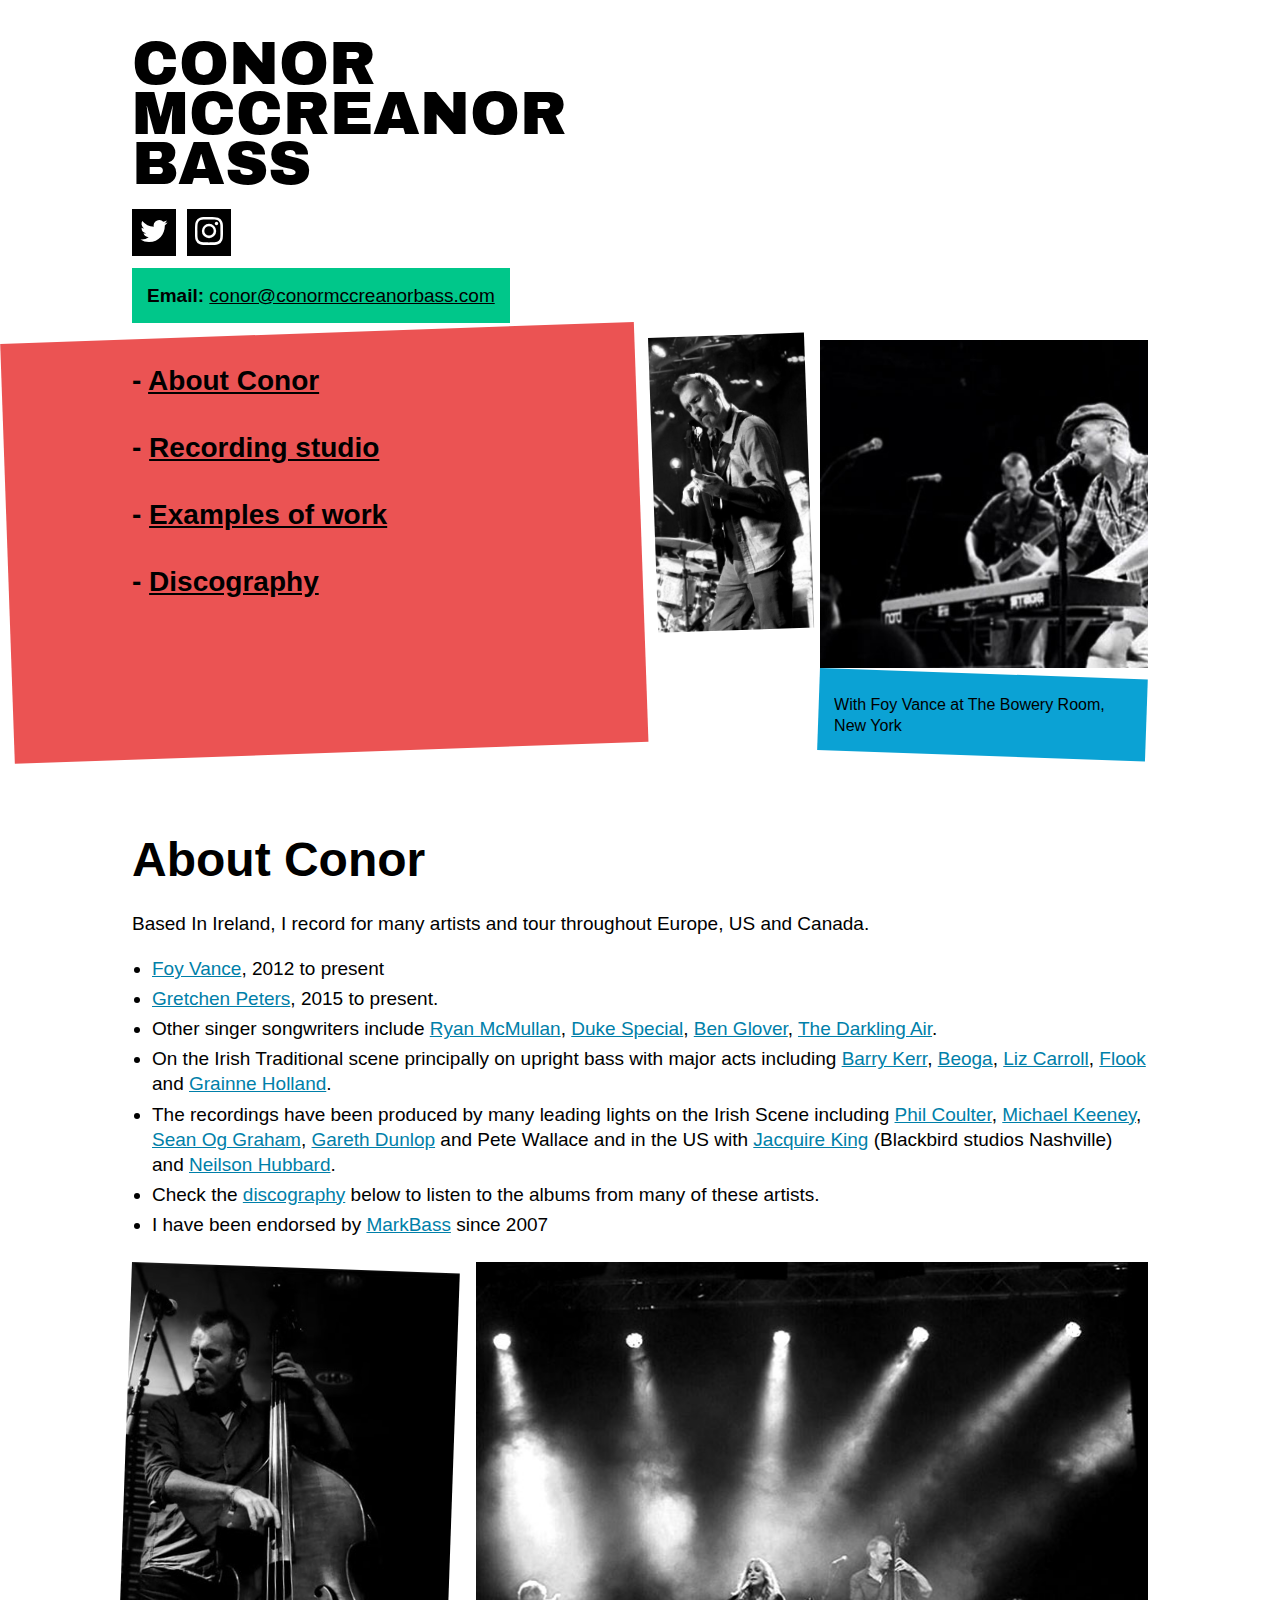
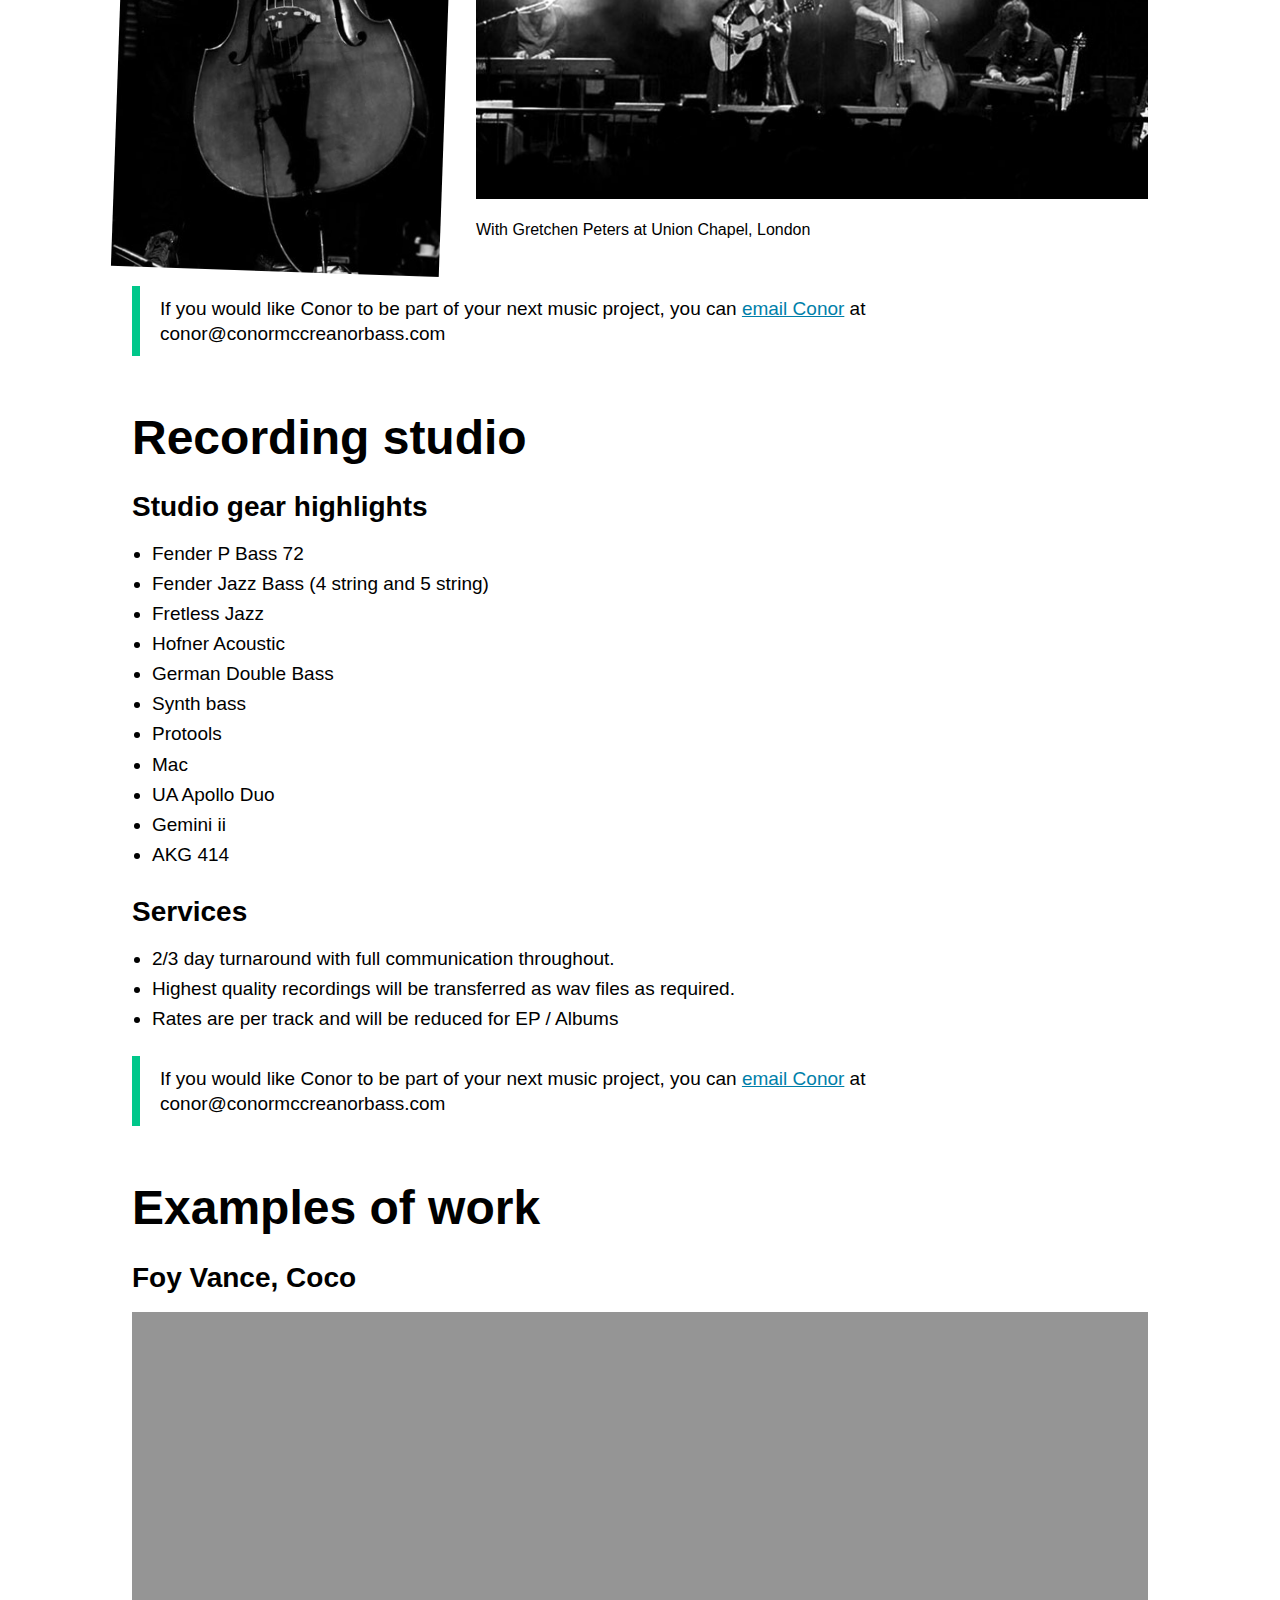
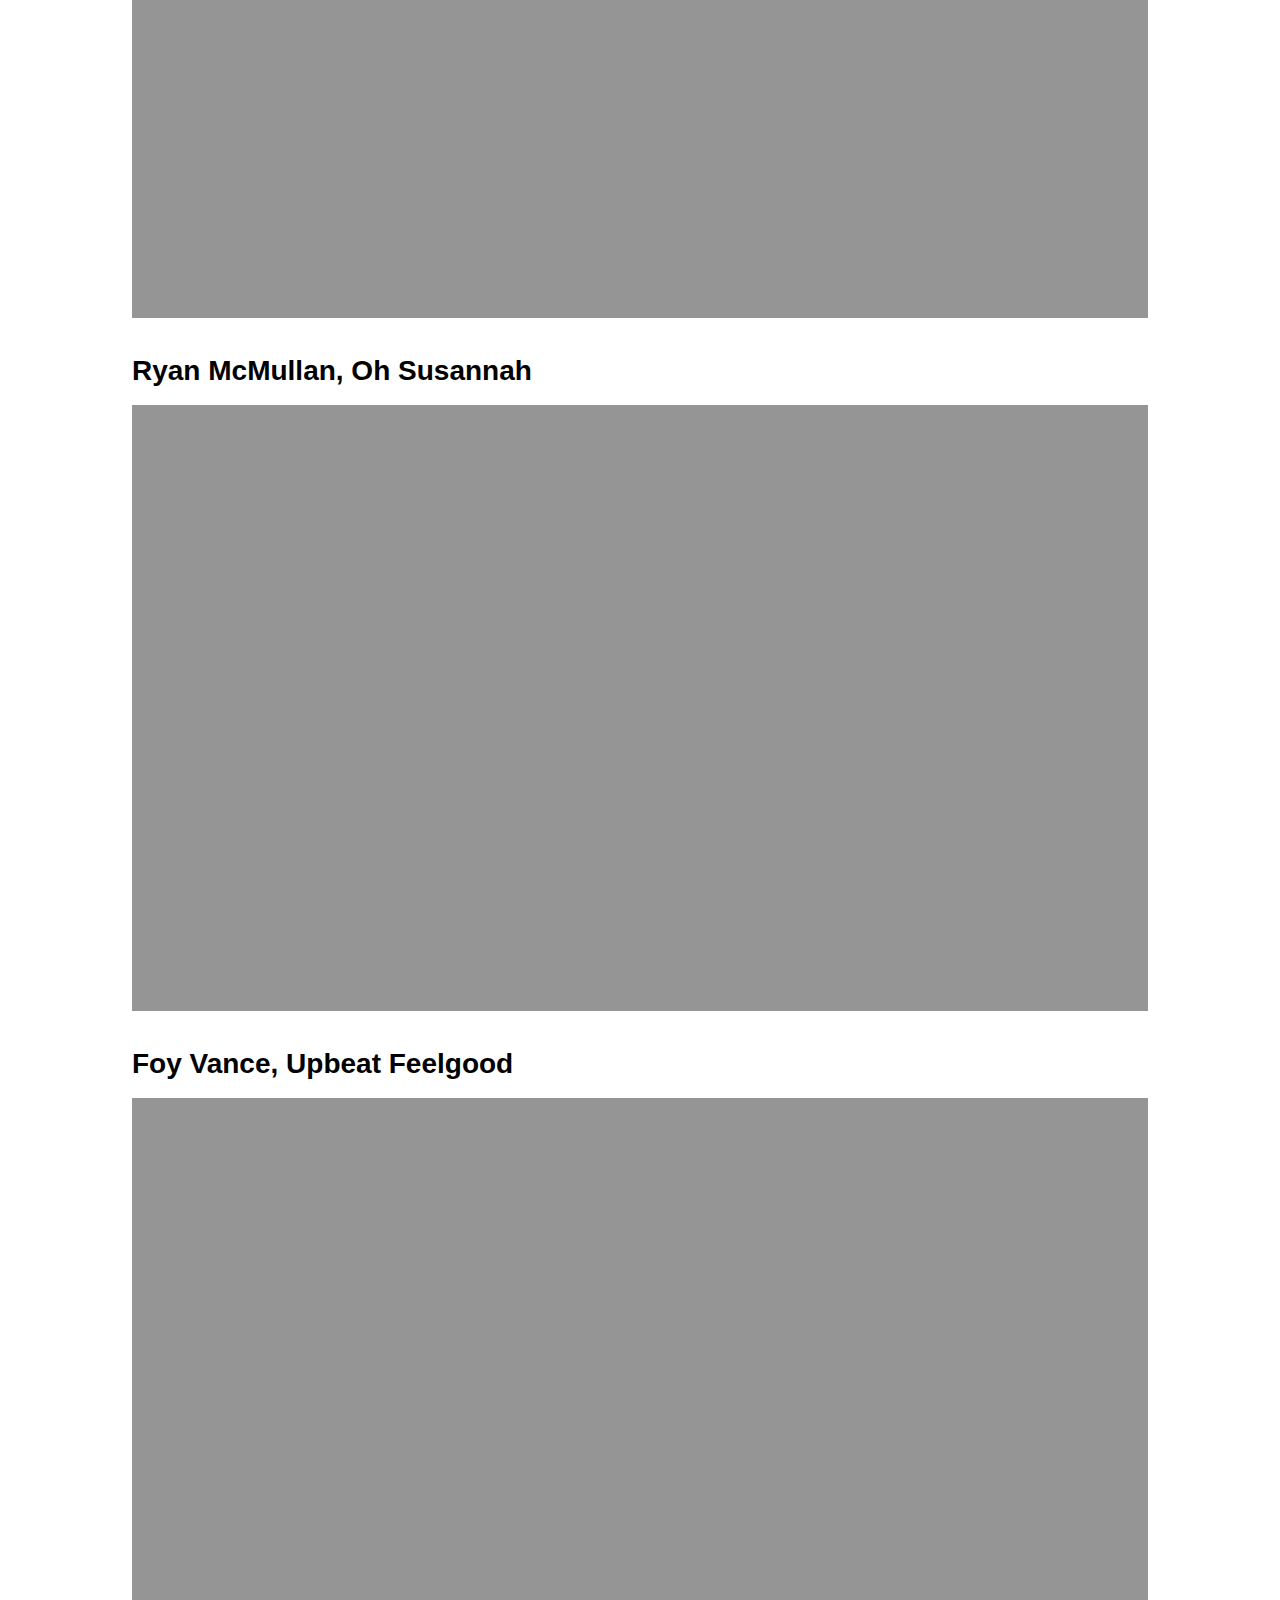
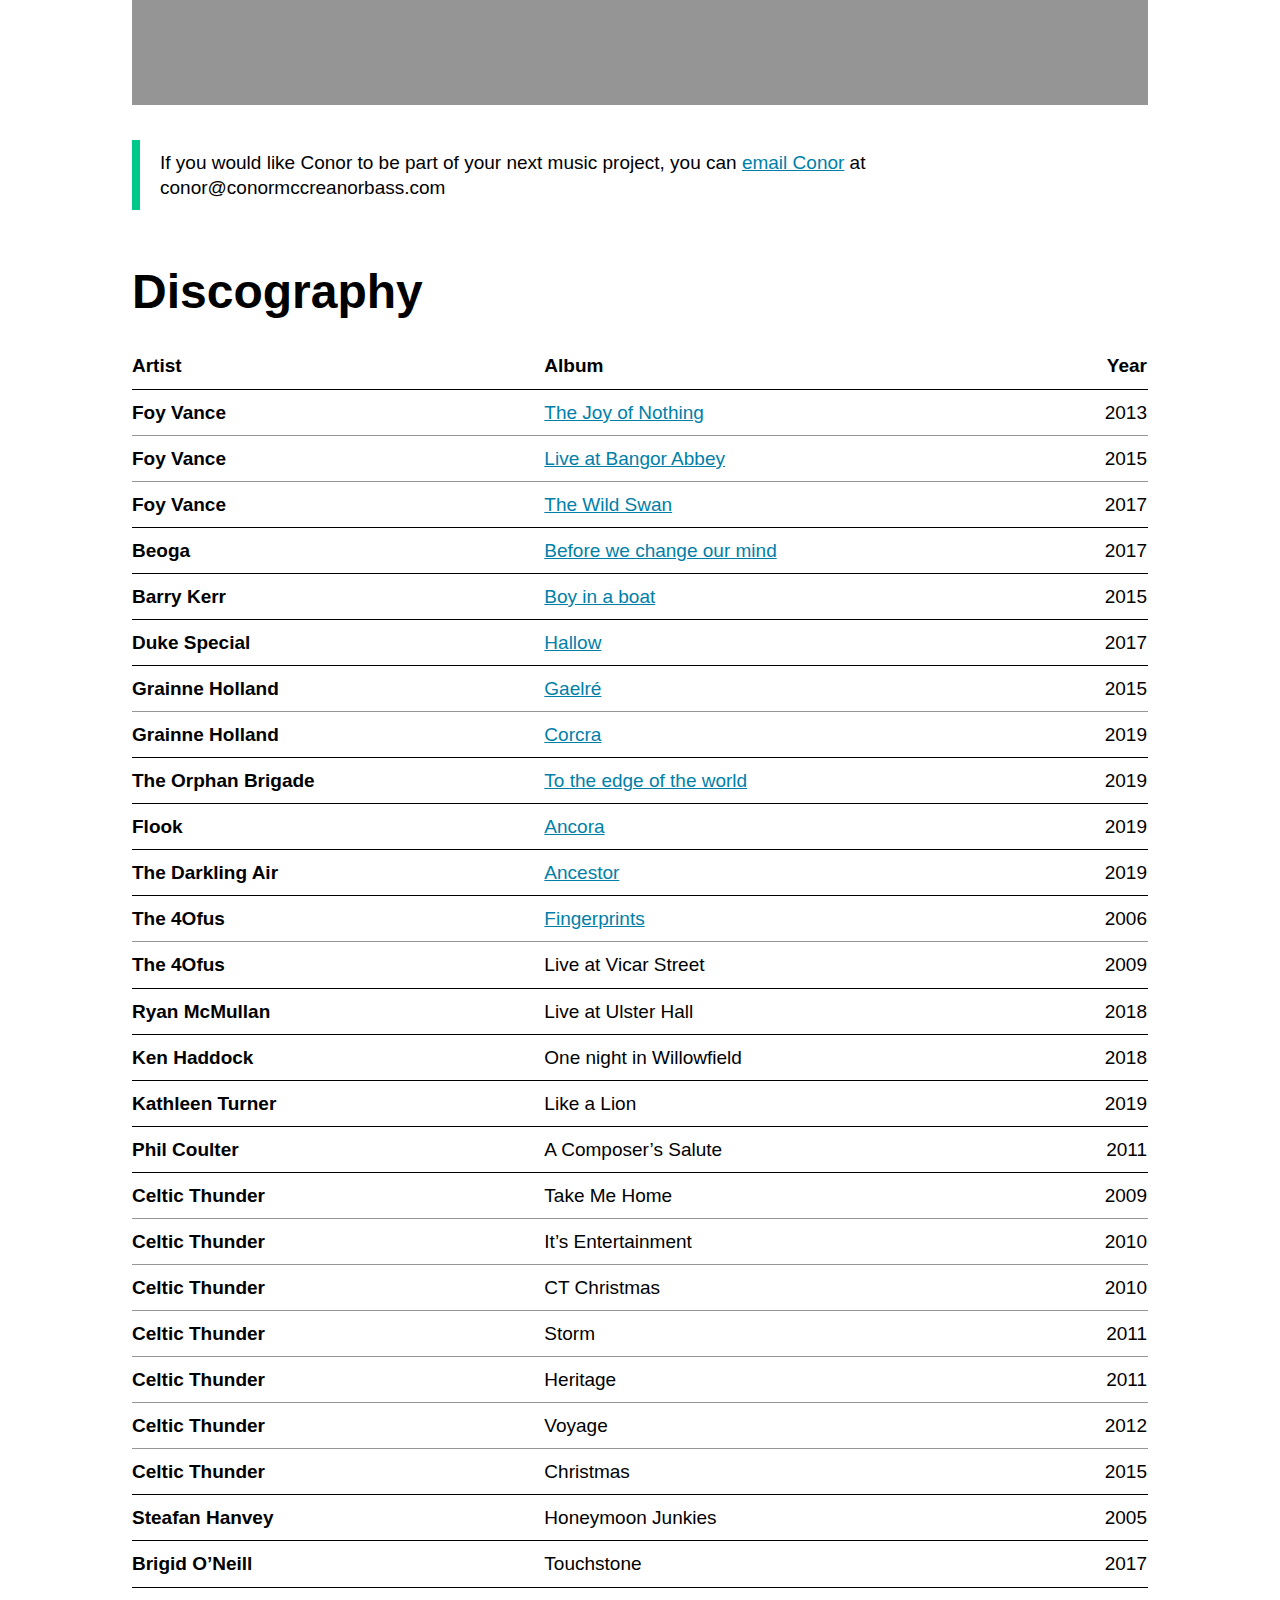
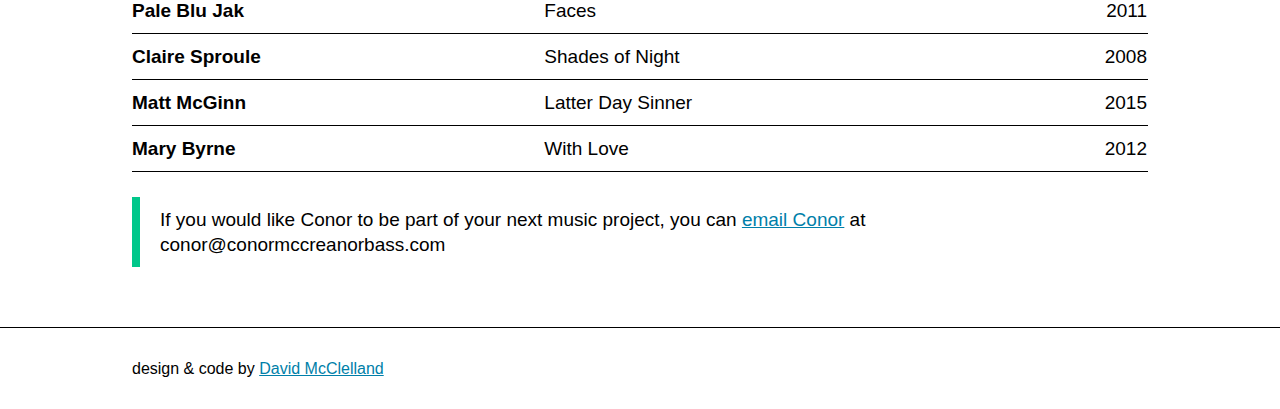
==== commit cfc4c567: "update to table" ====
--- a/index.html
+++ b/index.html
@@ -3,12 +3,19 @@
 <html lang="en" class="base-html">
 
 <head>
+  <!-- Google Tag Manager -->
+<script>(function(w,d,s,l,i){w[l]=w[l]||[];w[l].push({'gtm.start':
+  new Date().getTime(),event:'gtm.js'});var f=d.getElementsByTagName(s)[0],
+  j=d.createElement(s),dl=l!='dataLayer'?'&l='+l:'';j.async=true;j.src=
+  'https://www.googletagmanager.com/gtm.js?id='+i+dl;f.parentNode.insertBefore(j,f);
+  })(window,document,'script','dataLayer','GTM-WDLRTZL');</script>
+  <!-- End Google Tag Manager -->
   <meta charset="utf-8">
   <title>Conor McCreanor Bass</title>
   <meta name="viewport" content="width=device-width, initial-scale=1, viewport-fit=cover">
   <meta http-equiv="X-UA-Compatible" content="IE=edge">
   <link rel="shortcut icon" sizes="16x16 32x32 48x48" href="/assets/icons/favicon.ico" type="image/x-icon">
-  <link rel="mask-icon" href="/assets/icons/conor-mask-icon.svg" color="#000000"> 
+  <link rel="mask-icon" href="/assets/icons/conor-mask-icon.svg" color="#EB5353"> 
   <link rel="apple-touch-icon" sizes="180x180" href="/assets/icons/conor-apple-touch-icon-180x180.png">
   <link rel="apple-touch-icon" sizes="167x167" href="/assets/icons/conor-apple-touch-icon-167x167.png">
   <link rel="apple-touch-icon" sizes="152x152" href="/assets/icons/conor-apple-touch-icon-152x152.png">
@@ -16,6 +23,10 @@
 </head>
 
 <body class="base-bg--white">
+  <!-- Google Tag Manager (noscript) -->
+<noscript><iframe src="https://www.googletagmanager.com/ns.html?id=GTM-WDLRTZL"
+  height="0" width="0" style="display:none;visibility:hidden"></iframe></noscript>
+  <!-- End Google Tag Manager (noscript) -->
   <script>
     document.body.className = ((document.body.className) ? document.body.className + ' js-enabled' : 'js-enabled');
   </script>
@@ -157,7 +168,7 @@
         </div>
         <h3 class="base-heading-h3">Foy Vance, Upbeat Feelgood</h3>
         <div class="base-video-container base-bg--gray base-bottom-margin--8" >
-          <iframe width="960" height="651" src="https://www.youtube.com/embed/RkCT1qdGOys" frameborder="0" allow="accelerometer; autoplay; clipboard-write; encrypted-media; gyroscope; picture-in-picture" allowfullscreen></iframe>
+          <iframe title="Foy Vance, Upbeat Feelgood (video)"  width="960" height="651" src="https://www.youtube.com/embed/RkCT1qdGOys" frameborder="0" allow="accelerometer; autoplay; clipboard-write; encrypted-media; gyroscope; picture-in-picture" allowfullscreen></iframe>
         </div>
         <div class="base-inset-text base-border--green base-bottom-margin--10">
           <p class="base-body">If you would like Conor to be part of your next music project, you can <a href="mailto:conor@conormccreanorbass.com" class="base-link">email Conor</a> at conor@conormccreanorbass.com</p>
@@ -234,11 +245,6 @@
                   <th scope="row" class="base-table__header">The Darkling Air</th>
                   <td class="base-table__cell"><a href="https://www.youtube.com/watch?v=LMDadh0-nTA" class="base-link"><span class="base-visually-hidden">Listen to album '</span>Ancestor<span class="base-visually-hidden">' on You Tube</span></a></td>
                   <td class="base-table__cell--numeric">2019</td>
-                </tr>
-                <tr class="base-table__row base-border--gray">
-                  <th scope="row" class="base-table__header">The 4Ofus</th>
-                  <td class="base-table__cell"><a href="https://www.youtube.com/watch?v=IK1Cvq9Eydg" class="base-link"><span class="base-visually-hidden">Listen to album '</span>Heaven and Earth<span class="base-visually-hidden">' on You Tube</span></a></td>
-                  <td class="base-table__cell--numeric">2003</td>
                 </tr>
                 <tr class="base-table__row base-border--gray">
                   <th scope="row" class="base-table__header">The 4Ofus</th>
